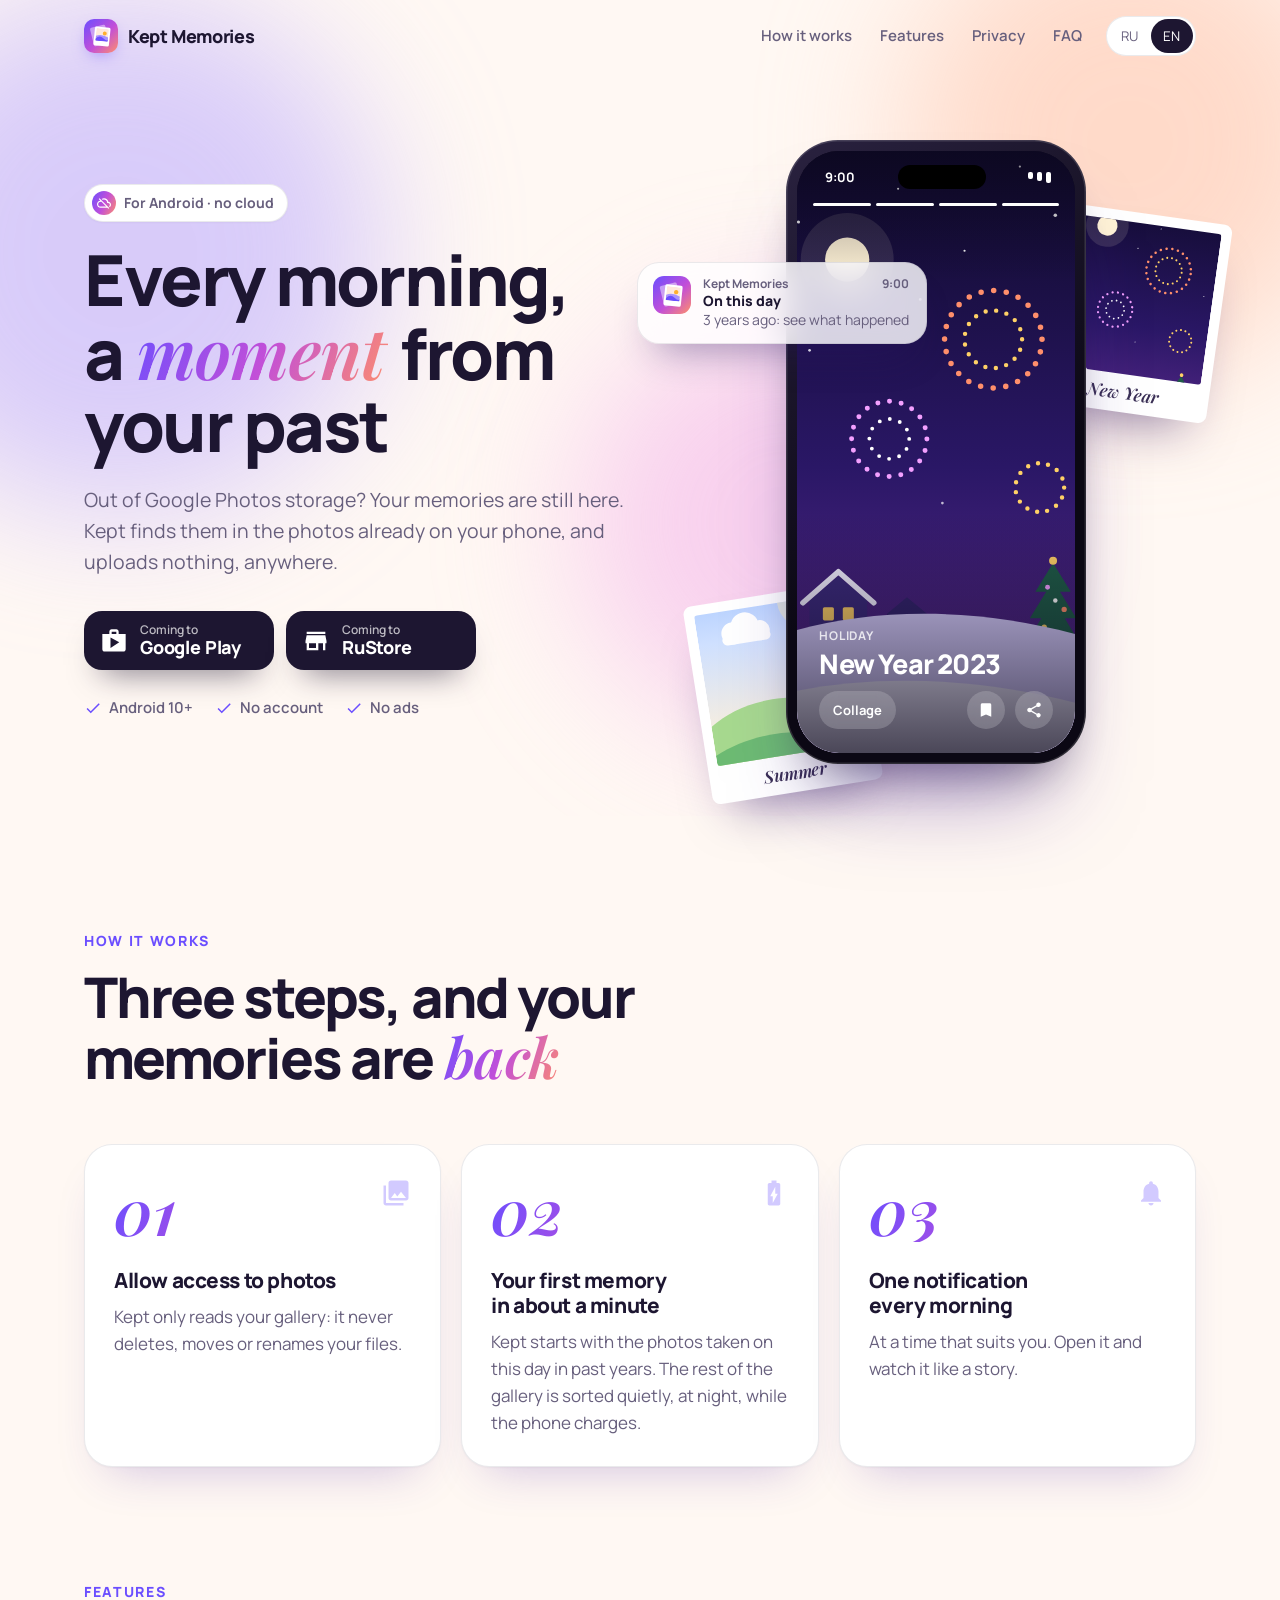
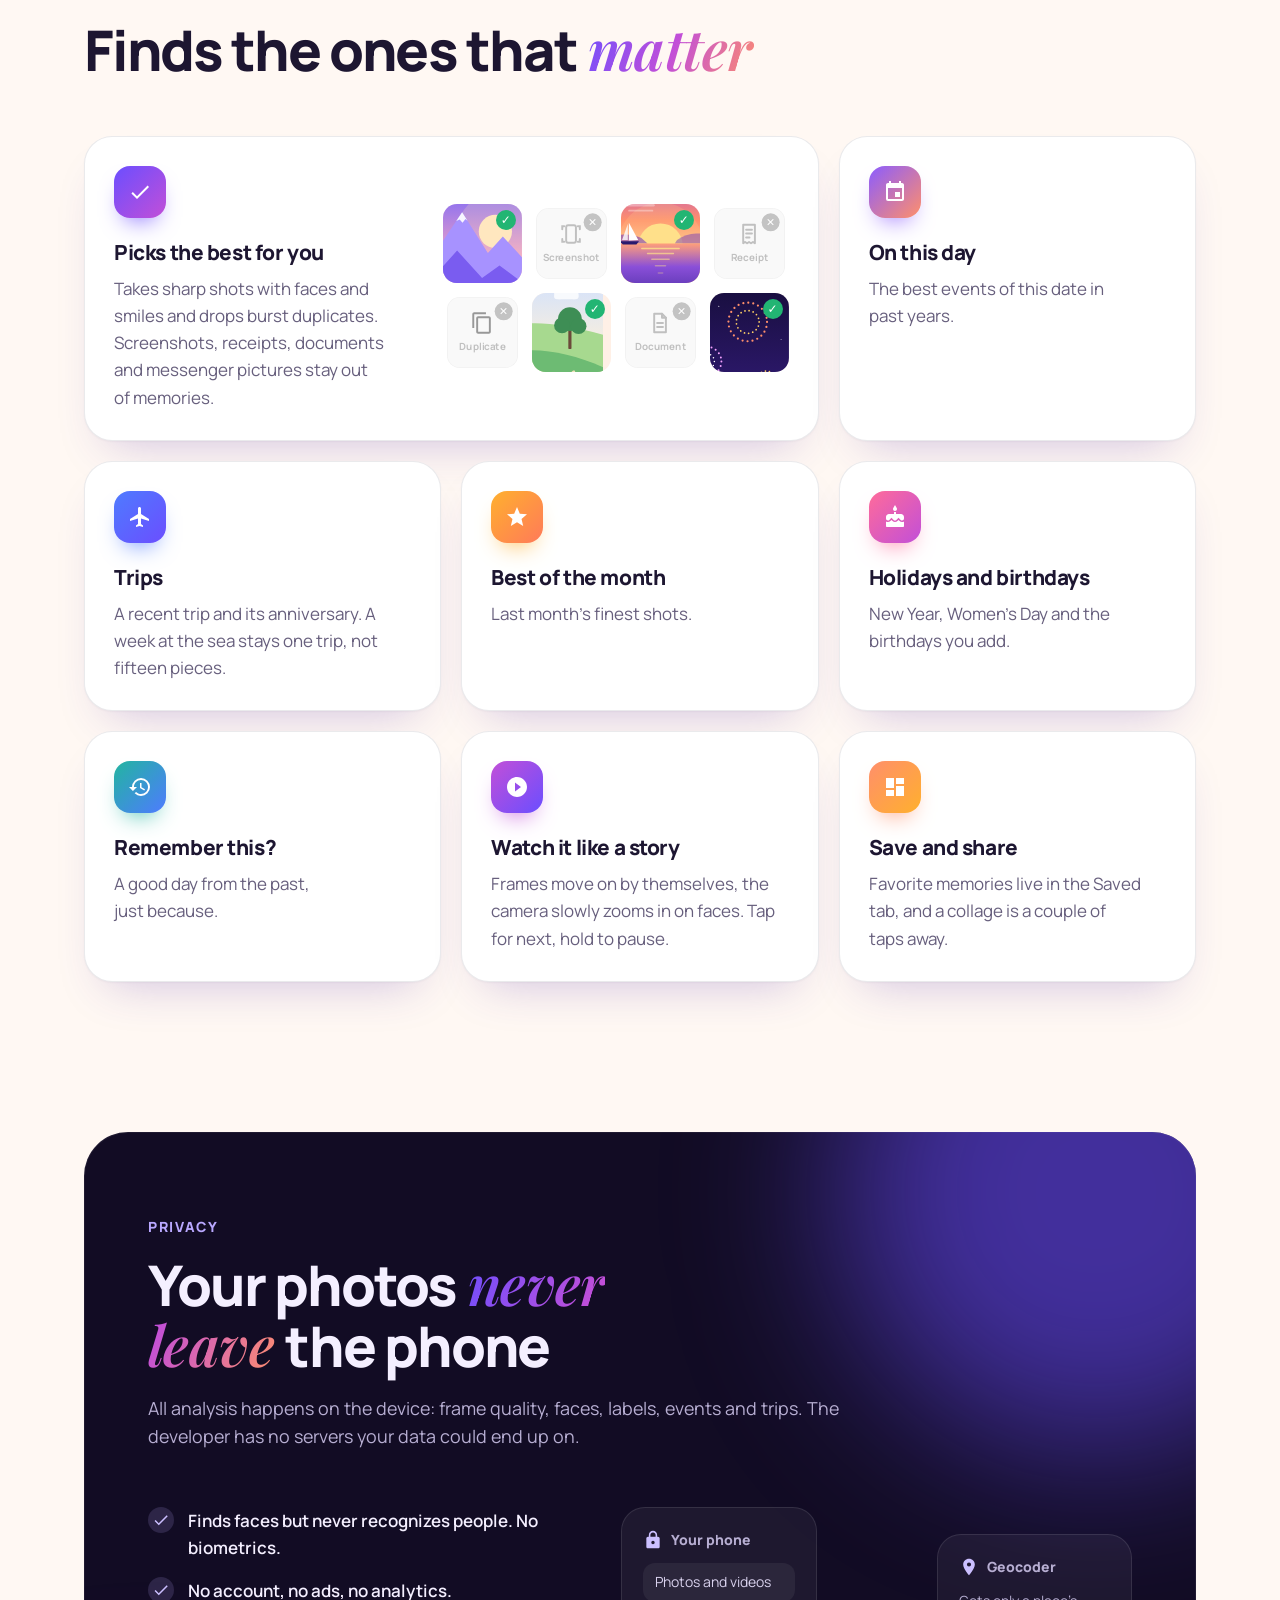
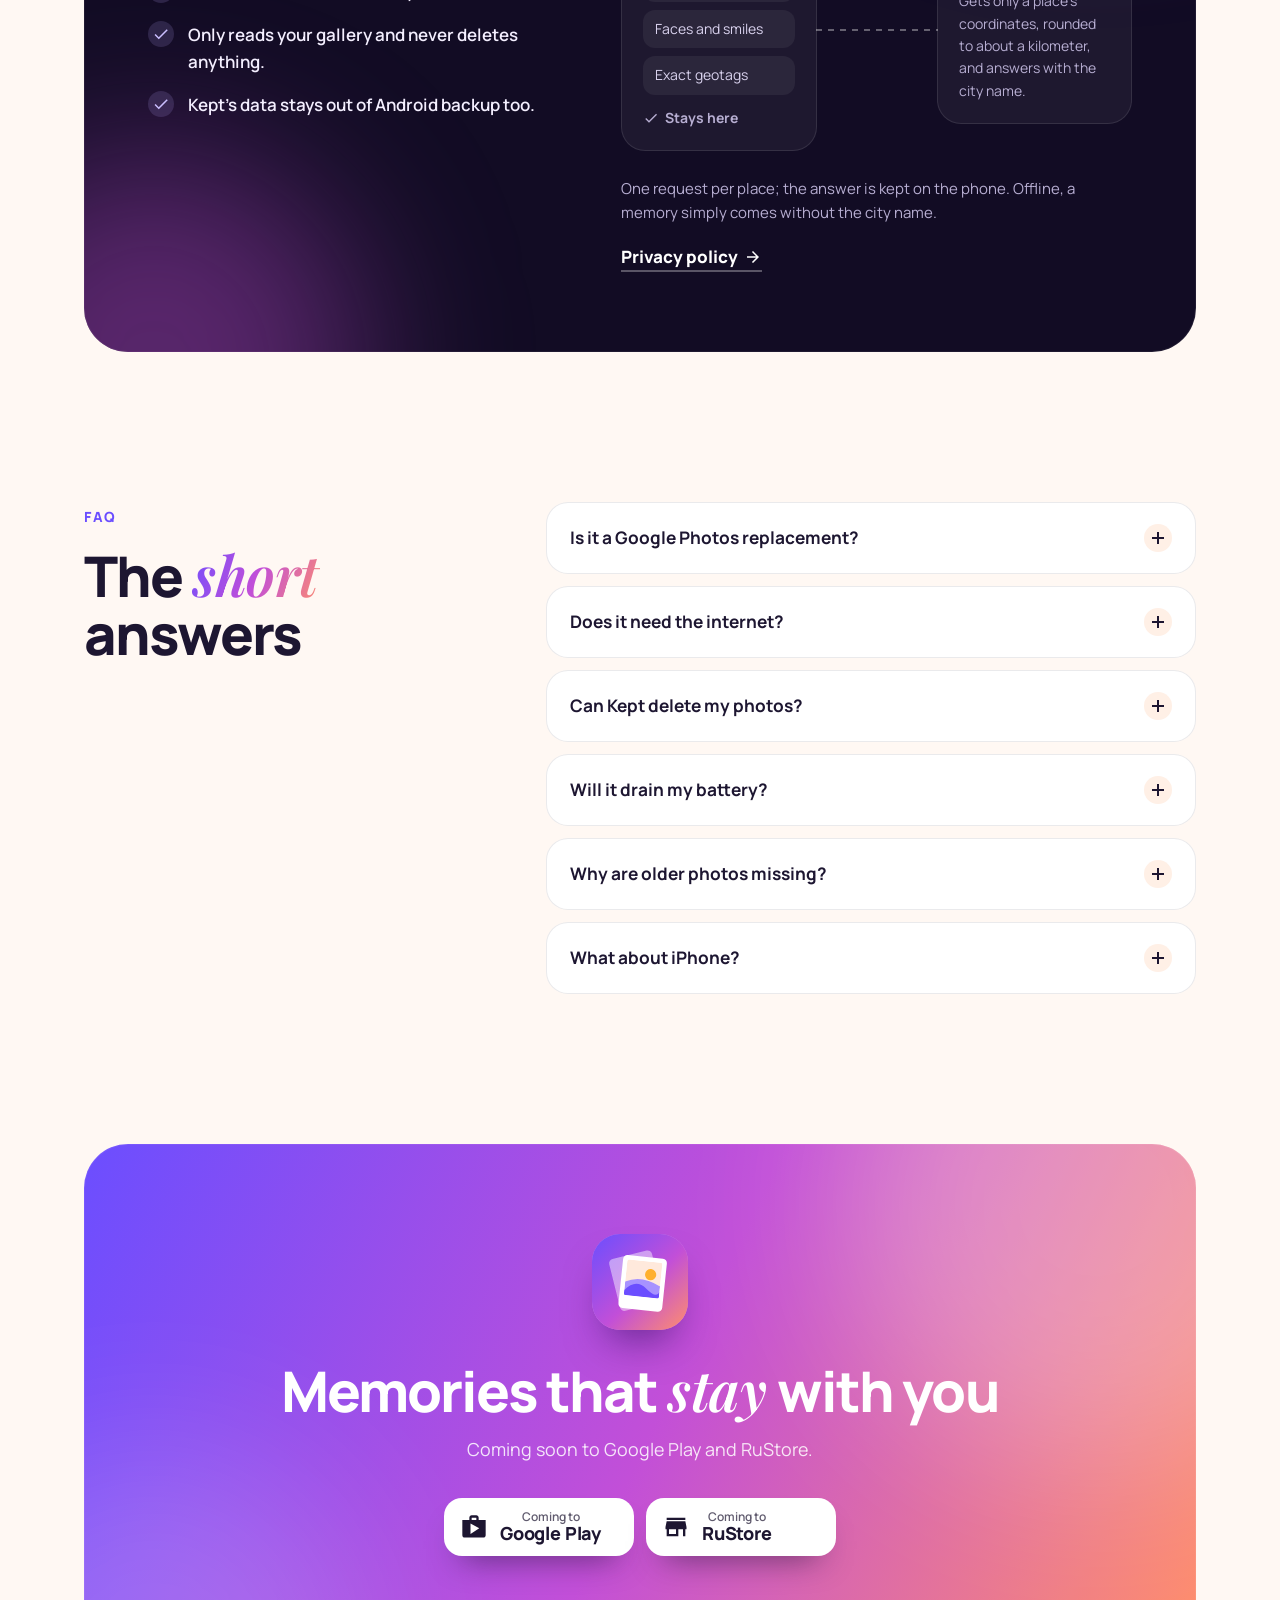
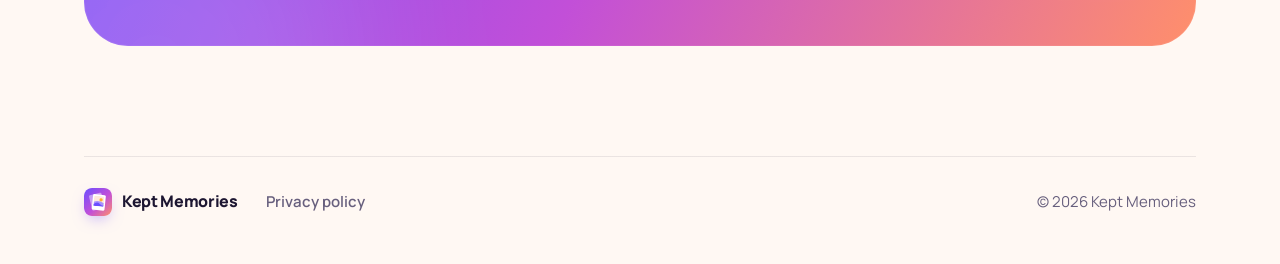
==== index.html @ e90a2838 "init" ====
<!doctype html>
<html lang="ru">
<head>
  <meta charset="utf-8">
  <meta name="viewport" content="width=device-width, initial-scale=1">
  <title>Kept Memories — воспоминания из фото на телефоне</title>
  <meta name="description" content="Каждое утро — воспоминание из фото, которые уже лежат на телефоне: этот день, поездки, лучшее за месяц. Без облака: фото не покидают телефон.">
  <meta name="theme-color" content="#6b4eff">
  <meta property="og:type" content="website">
  <meta property="og:title" content="Kept Memories">
  <meta property="og:description" content="Каждое утро — момент из прошлого. Из фото на телефоне, без облака.">
  <!-- Social previews need an absolute address: after hosting, replace with
       https://<user>.github.io/<repo>/assets/og.png (or your domain). -->
  <meta property="og:image" content="assets/og.png">
  <meta name="twitter:card" content="summary_large_image">
  <link rel="icon" href="assets/favicon.svg" type="image/svg+xml">
  <link rel="apple-touch-icon" href="assets/apple-touch-icon.png">
  <link rel="preload" href="assets/fonts/manrope-cyrillic.woff2" as="font" type="font/woff2" crossorigin>
  <link rel="preload" href="assets/fonts/manrope-latin.woff2" as="font" type="font/woff2" crossorigin>
  <link rel="stylesheet" href="assets/style.css">
  <script>
    // Language before the first paint: ?lang=, then the last choice, then the browser.
    (function () {
      var l;
      try { l = new URLSearchParams(location.search).get("lang") || localStorage.getItem("kept-lang"); } catch (e) {}
      if (l !== "ru" && l !== "en") l = /^(ru|uk|be|kk)/i.test(navigator.language || "") ? "ru" : "en";
      document.documentElement.lang = l;
      document.documentElement.classList.add("js");
    })();
  </script>
  <script src="assets/main.js" defer></script>
</head>
<body>

<svg class="sprite" aria-hidden="true" focusable="false">
  <defs>
    <linearGradient id="g-dawn-sky" x1="0" y1="0" x2="0" y2="400" gradientUnits="userSpaceOnUse">
      <stop offset="0" stop-color="#4d3cc8"/><stop offset=".4" stop-color="#8f72ef"/><stop offset=".75" stop-color="#f2a3c6"/><stop offset="1" stop-color="#ffdcbc"/>
    </linearGradient>
    <linearGradient id="g-dawn-lake" x1="0" y1="392" x2="0" y2="620" gradientUnits="userSpaceOnUse">
      <stop offset="0" stop-color="#f7b8cf"/><stop offset=".35" stop-color="#7a5cf0"/><stop offset="1" stop-color="#3d2a9e"/>
    </linearGradient>
    <linearGradient id="g-sea-sky" x1="0" y1="0" x2="0" y2="370" gradientUnits="userSpaceOnUse">
      <stop offset="0" stop-color="#5b43e0"/><stop offset=".45" stop-color="#b24fd0"/><stop offset=".8" stop-color="#ff8f6b"/><stop offset="1" stop-color="#ffc98b"/>
    </linearGradient>
    <linearGradient id="g-sea" x1="0" y1="360" x2="0" y2="620" gradientUnits="userSpaceOnUse">
      <stop offset="0" stop-color="#ff9f7a"/><stop offset=".25" stop-color="#8a4fd8"/><stop offset=".7" stop-color="#3a2596"/><stop offset="1" stop-color="#22166a"/>
    </linearGradient>
    <linearGradient id="g-summer-sky" x1="0" y1="0" x2="0" y2="420" gradientUnits="userSpaceOnUse">
      <stop offset="0" stop-color="#8fb8ff"/><stop offset=".5" stop-color="#cfe0ff"/><stop offset="1" stop-color="#fff1d9"/>
    </linearGradient>
    <linearGradient id="g-night-sky" x1="0" y1="0" x2="0" y2="520" gradientUnits="userSpaceOnUse">
      <stop offset="0" stop-color="#0d0926"/><stop offset=".6" stop-color="#2a1766"/><stop offset="1" stop-color="#5b2a8c"/>
    </linearGradient>
  </defs>

  <!-- Scenes: drawn, not photos. 300×620, the phone screen. -->
  <symbol id="s-dawn" viewBox="0 0 300 620">
    <rect width="300" height="620" fill="url(#g-dawn-sky)"/>
    <circle cx="236" cy="236" r="92" fill="#ffe3b8" opacity=".22"/>
    <circle cx="236" cy="236" r="40" fill="#ffe7bf"/>
    <g fill="none" stroke="#3d2a9e" stroke-width="2.4" stroke-linecap="round"><path d="M64 150q6-6 12 0q6-6 12 0"/><path d="M100 176q4-4 8 0q4-4 8 0"/></g>
    <path d="M0 300 58 232l40 44 58-86 62 98 36-40 46 50v90H0Z" fill="#a792ff"/>
    <path d="M156 190l-14 21 8-4 7 8 7-9 5 4Z" fill="#fff" opacity=".92"/>
    <path d="M0 352 46 306l42 38 56-62 60 66 42-30 54 40v54H0Z" fill="#7a5cf0"/>
    <rect y="392" width="300" height="228" fill="url(#g-dawn-lake)"/>
    <g fill="#ffe7bf" opacity=".75"><rect x="190" y="402" width="92" height="3" rx="1.5"/><rect x="204" y="414" width="64" height="3" rx="1.5"/><rect x="216" y="426" width="40" height="3" rx="1.5"/><rect x="226" y="438" width="20" height="3" rx="1.5"/></g>
    <path d="M0 500c60-26 120-30 180-8s90 24 120 14V620H0Z" fill="#2c1f78"/>
    <path d="M0 560c70-20 150-18 300 6V620H0Z" fill="#1d1450"/>
  </symbol>

  <symbol id="s-sea" viewBox="0 0 300 620">
    <rect width="300" height="620" fill="url(#g-sea-sky)"/>
    <circle cx="150" cy="366" r="120" fill="#ffd28a" opacity=".2"/>
    <circle cx="150" cy="366" r="62" fill="#ffe08a"/>
    <g fill="#fff" opacity=".35"><rect x="24" y="250" width="110" height="7" rx="3.5"/><rect x="60" y="266" width="70" height="5" rx="2.5"/><rect x="178" y="206" width="96" height="6" rx="3"/></g>
    <path d="M0 348c34-16 66-18 96-4l18 16H0Z" fill="#7a3fb8" opacity=".6"/>
    <path d="M300 344c-40-18-74-16-104 6l-6 10h110Z" fill="#7a3fb8" opacity=".5"/>
    <rect y="360" width="300" height="260" fill="url(#g-sea)"/>
    <g fill="#ffe08a"><rect x="96" y="372" width="108" height="4" rx="2" opacity=".85"/><rect x="112" y="386" width="76" height="4" rx="2" opacity=".7"/><rect x="124" y="402" width="52" height="4" rx="2" opacity=".55"/><rect x="134" y="420" width="32" height="4" rx="2" opacity=".4"/><rect x="142" y="440" width="16" height="4" rx="2" opacity=".3"/></g>
    <g fill="#fff" opacity=".18"><rect x="20" y="470" width="60" height="3" rx="1.5"/><rect x="210" y="492" width="70" height="3" rx="1.5"/><rect x="60" y="530" width="90" height="3" rx="1.5"/></g>
    <path d="M62 352V302l26 48Z" fill="#fff"/><path d="M59 306 43 350h16Z" fill="#fff" opacity=".8"/><path d="M38 354h52l-7 9H45Z" fill="#2a1a6e"/>
    <g fill="none" stroke="#3a1f7a" stroke-width="2.2" stroke-linecap="round"><path d="M196 150q6-6 12 0q6-6 12 0"/><path d="M228 176q4-4 8 0q4-4 8 0"/></g>
  </symbol>

  <symbol id="s-summer" viewBox="0 0 300 620">
    <rect width="300" height="620" fill="url(#g-summer-sky)"/>
    <circle cx="226" cy="150" r="60" fill="#fff3c4" opacity=".5"/>
    <circle cx="226" cy="150" r="32" fill="#ffd166"/>
    <g fill="#fff"><circle cx="70" cy="196" r="22"/><circle cx="96" cy="186" r="28"/><circle cx="124" cy="198" r="20"/><rect x="48" y="198" width="96" height="20" rx="10"/></g>
    <g fill="#fff" opacity=".8"><circle cx="190" cy="262" r="14"/><circle cx="208" cy="254" r="18"/><circle cx="226" cy="264" r="12"/><rect x="176" y="262" width="62" height="14" rx="7"/></g>
    <path d="M0 372c70-44 150-48 300-6V620H0Z" fill="#a7d98f"/>
    <rect x="212" y="338" width="8" height="64" rx="3" fill="#6b4a3a"/>
    <g fill="#3e8e55"><circle cx="216" cy="326" r="30"/><circle cx="196" cy="342" r="20"/><circle cx="238" cy="344" r="20"/></g>
    <path d="M0 430c90-40 190-30 300 18V620H0Z" fill="#6dbb73"/>
    <path d="M150 620c-6-60 20-110 70-160 6-6 12-4 8 2-38 50-52 100-48 158Z" fill="#f1e2b8"/>
    <g><circle cx="40" cy="520" r="5" fill="#ffd166"/><circle cx="70" cy="560" r="4" fill="#fff"/><circle cx="100" cy="505" r="4" fill="#ff8fb1"/><circle cx="252" cy="540" r="5" fill="#ffd166"/><circle cx="274" cy="500" r="4" fill="#fff"/><circle cx="236" cy="590" r="4" fill="#ff8fb1"/><circle cx="30" cy="590" r="4" fill="#fff"/><circle cx="118" cy="584" r="5" fill="#ffd166"/></g>
  </symbol>

  <symbol id="s-night" viewBox="0 0 300 620">
    <rect width="300" height="620" fill="url(#g-night-sky)"/>
    <g fill="#fff"><circle cx="30" cy="90" r="1.4"/><circle cx="120" cy="60" r="1"/><circle cx="262" cy="84" r="1.6"/><circle cx="180" cy="116" r="1"/><circle cx="40" cy="206" r="1.2"/><circle cx="282" cy="236" r="1"/><circle cx="160" cy="344" r="1.2" opacity=".7"/><circle cx="24" cy="330" r="1" opacity=".7"/><circle cx="140" cy="160" r="1.2"/><circle cx="230" cy="40" r="1"/></g>
    <circle cx="74" cy="124" r="42" fill="#fff3d6" opacity=".12"/><circle cx="74" cy="124" r="20" fill="#fff3d6"/>
    <g fill="none" stroke-linecap="round">
      <circle cx="206" cy="196" r="44" stroke="#ff8f6b" stroke-width="5" stroke-dasharray="0 11.52"/>
      <circle cx="206" cy="196" r="26" stroke="#ffd166" stroke-width="4" stroke-dasharray="0 9.61"/>
      <circle cx="112" cy="286" r="34" stroke="#f3a0ff" stroke-width="4.5" stroke-dasharray="0 10.68"/>
      <circle cx="112" cy="286" r="18" stroke="#fff" stroke-width="3.5" stroke-dasharray="0 9.42"/>
      <circle cx="248" cy="330" r="22" stroke="#ffd166" stroke-width="4" stroke-dasharray="0 9.21"/>
    </g>
    <path d="M40 470v-38l26-22 26 22v38Z" fill="#3b2a7a"/><path d="M34 434l32-28 32 28" fill="none" stroke="#f3f0ff" stroke-width="5" stroke-linejoin="round" stroke-linecap="round"/>
    <rect x="52" y="438" width="10" height="12" rx="1.5" fill="#ffd166"/><rect x="70" y="438" width="10" height="12" rx="1.5" fill="#ffd166"/>
    <path d="M110 470v-26l18-15 18 15v26Z" fill="#33246c"/><rect x="123" y="448" width="10" height="11" rx="1.5" fill="#ffb02e"/>
    <g fill="#1f5c47"><path d="M234 474l26-44 26 44Z"/><path d="M239 448l21-34 21 34Z"/><path d="M244 424l16-26 16 26Z"/></g>
    <circle cx="260" cy="396" r="3.6" fill="#ffd166"/>
    <g><circle cx="252" cy="456" r="2.4" fill="#ffd166"/><circle cx="270" cy="440" r="2.4" fill="#ff8f6b"/><circle cx="255" cy="420" r="2.2" fill="#f3a0ff"/><circle cx="272" cy="464" r="2.4" fill="#fff"/><circle cx="262" cy="432" r="2" fill="#fff"/></g>
    <path d="M0 468c80-30 190-34 300 0V620H0Z" fill="#d9d0ff"/>
    <path d="M0 520c90-24 200-20 300 10V620H0Z" fill="#f3f0ff"/>
  </symbol>

  <!-- Icons: Material Icons (Apache 2.0) and a few drawn here. -->
  <symbol id="i-cloud-off" viewBox="0 0 24 24"><path d="M19.35 10.04A7.49 7.49 0 0 0 12 4c-1.48 0-2.85.43-4.01 1.17l1.46 1.46a5.497 5.497 0 0 1 8.05 4.87v.5H19c1.66 0 3 1.34 3 3 0 1.13-.64 2.11-1.56 2.62l1.45 1.45C23.16 18.16 24 16.68 24 15c0-2.64-2.05-4.78-4.65-4.96zM3 5.27l2.75 2.74C2.56 8.15 0 10.77 0 14c0 3.31 2.69 6 6 6h11.73l2 2L21 20.73 4.27 4 3 5.27zM7.73 10l8 8H6c-2.21 0-4-1.79-4-4s1.79-4 4-4h1.73z"/></symbol>
  <symbol id="i-check" viewBox="0 0 24 24"><path d="M9 16.17 4.83 12l-1.42 1.41L9 19 21 7l-1.41-1.41z"/></symbol>
  <symbol id="i-shop" viewBox="0 0 24 24"><path d="M16 6V4c0-1.11-.89-2-2-2h-4c-1.11 0-2 .89-2 2v2H2v13c0 1.11.89 2 2 2h16c1.11 0 2-.89 2-2V6h-6zm-6-2h4v2h-4V4zM9 18V9l7.5 4L9 18z"/></symbol>
  <symbol id="i-store" viewBox="0 0 24 24"><path d="M20 4H4v2h16V4zm1 10v-2l-1-5H4l-1 5v2h1v6h10v-6h4v6h2v-6h1zm-9 4H6v-4h6v4z"/></symbol>
  <symbol id="i-photos" viewBox="0 0 24 24"><path d="M22 16V4c0-1.1-.9-2-2-2H8c-1.1 0-2 .9-2 2v12c0 1.1.9 2 2 2h12c1.1 0 2-.9 2-2zm-11-4 2.03 2.71L16 11l4 5H8l3-4zM2 6v14c0 1.1.9 2 2 2h14v-2H4V6H2z"/></symbol>
  <symbol id="i-battery" viewBox="0 0 24 24"><path d="M15.67 4H14V2h-4v2H8.33C7.6 4 7 4.6 7 5.33v15.33C7 21.4 7.6 22 8.33 22h7.33c.74 0 1.34-.6 1.34-1.33V5.33C17 4.6 16.4 4 15.67 4zM11 20v-5.5H9L13 7v5.5h2L11 20z"/></symbol>
  <symbol id="i-bell" viewBox="0 0 24 24"><path d="M12 22c1.1 0 2-.9 2-2h-4c0 1.1.89 2 2 2zm6-6v-5c0-3.07-1.64-5.64-4.5-6.32V4c0-.83-.67-1.5-1.5-1.5s-1.5.67-1.5 1.5v.68C7.63 5.36 6 7.92 6 11v5l-2 2v1h16v-1l-2-2z"/></symbol>
  <symbol id="i-event" viewBox="0 0 24 24"><path d="M17 12h-5v5h5v-5zM16 1v2H8V1H6v2H5c-1.11 0-1.99.9-1.99 2L3 19a2 2 0 0 0 2 2h14c1.1 0 2-.9 2-2V5c0-1.1-.9-2-2-2h-1V1h-2zm3 18H5V8h14v11z"/></symbol>
  <symbol id="i-flight" viewBox="0 0 24 24"><path d="M21 16v-2l-8-5V3.5c0-.83-.67-1.5-1.5-1.5S10 2.67 10 3.5V9l-8 5v2l8-2.5V19l-2 1.5V22l3.5-1 3.5 1v-1.5L13 19v-5.5l8 2.5z"/></symbol>
  <symbol id="i-star" viewBox="0 0 24 24"><path d="M12 17.27 18.18 21l-1.64-7.03L22 9.24l-7.19-.61L12 2 9.19 8.63 2 9.24l5.46 4.73L5.82 21z"/></symbol>
  <symbol id="i-cake" viewBox="0 0 24 24"><path d="M12 6c1.11 0 2-.9 2-2 0-.38-.1-.73-.29-1.03L12 0l-1.71 2.97c-.19.3-.29.65-.29 1.03 0 1.1.9 2 2 2zm4.6 9.99-1.07-1.07-1.08 1.07c-1.3 1.3-3.58 1.31-4.89 0l-1.07-1.07-1.09 1.07C6.75 16.64 5.88 17 4.96 17c-.73 0-1.4-.23-1.96-.61V21c0 .55.45 1 1 1h16c.55 0 1-.45 1-1v-4.61c-.56.38-1.23.61-1.96.61-.92 0-1.79-.36-2.44-1.01zM18 9h-5V7h-2v2H6c-1.66 0-3 1.34-3 3v1.54c0 1.08.88 1.96 1.96 1.96.52 0 1.02-.2 1.38-.57l2.14-2.13 2.13 2.13c.74.74 2.03.74 2.77 0l2.14-2.13 2.13 2.13c.37.37.86.57 1.38.57 1.08 0 1.96-.88 1.96-1.96V12C21 10.34 19.66 9 18 9z"/></symbol>
  <symbol id="i-history" viewBox="0 0 24 24"><path d="M13 3a9 9 0 0 0-9 9H1l3.89 3.89.07.14L9 12H6c0-3.87 3.13-7 7-7s7 3.13 7 7-3.13 7-7 7c-1.93 0-3.68-.79-4.94-2.06l-1.42 1.42A8.954 8.954 0 0 0 13 21a9 9 0 0 0 0-18zm-1 5v5l4.28 2.54.72-1.21-3.5-2.08V8H12z"/></symbol>
  <symbol id="i-play" viewBox="0 0 24 24"><path d="M12 2C6.48 2 2 6.48 2 12s4.48 10 10 10 10-4.48 10-10S17.52 2 12 2zm-2 14.5v-9l6 4.5-6 4.5z"/></symbol>
  <symbol id="i-collage" viewBox="0 0 24 24"><path d="M3 13h8V3H3v10zm0 8h8v-6H3v6zm10 0h8V11h-8v10zm0-18v6h8V3h-8z"/></symbol>
  <symbol id="i-lock" viewBox="0 0 24 24"><path d="M18 8h-1V6c0-2.76-2.24-5-5-5S7 3.24 7 6v2H6c-1.1 0-2 .9-2 2v10c0 1.1.9 2 2 2h12c1.1 0 2-.9 2-2V10c0-1.1-.9-2-2-2zm-6 9c-1.1 0-2-.9-2-2s.9-2 2-2 2 .9 2 2-.9 2-2 2zm3.1-9H8.9V6c0-1.71 1.39-3.1 3.1-3.1 1.71 0 3.1 1.39 3.1 3.1v2z"/></symbol>
  <symbol id="i-place" viewBox="0 0 24 24"><path d="M12 2C8.13 2 5 5.13 5 9c0 5.25 7 13 7 13s7-7.75 7-13c0-3.87-3.13-7-7-7zm0 9.5a2.5 2.5 0 0 1 0-5 2.5 2.5 0 0 1 0 5z"/></symbol>
  <symbol id="i-bookmark" viewBox="0 0 24 24"><path d="M17 3H7c-1.1 0-1.99.9-1.99 2L5 21l7-3 7 3V5c0-1.1-.9-2-2-2z"/></symbol>
  <symbol id="i-share" viewBox="0 0 24 24"><path d="M18 16.08c-.76 0-1.44.3-1.96.77L8.91 12.7c.05-.23.09-.46.09-.7s-.04-.47-.09-.7l7.05-4.11c.54.5 1.25.81 2.04.81 1.66 0 3-1.34 3-3s-1.34-3-3-3-3 1.34-3 3c0 .24.04.47.09.7L8.04 9.81C7.5 9.31 6.79 9 6 9c-1.66 0-3 1.34-3 3s1.34 3 3 3c.79 0 1.5-.31 2.04-.81l7.12 4.16c-.05.21-.08.43-.08.65 0 1.61 1.31 2.92 2.92 2.92s2.92-1.31 2.92-2.92-1.31-2.92-2.92-2.92z"/></symbol>
  <symbol id="i-arrow" viewBox="0 0 24 24"><path d="m12 4-1.41 1.41L16.17 11H4v2h12.17l-5.58 5.59L12 20l8-8z"/></symbol>
  <symbol id="i-copy" viewBox="0 0 24 24"><path d="M16 1H4c-1.1 0-2 .9-2 2v14h2V3h12V1zm3 4H8c-1.1 0-2 .9-2 2v14c0 1.1.9 2 2 2h11c1.1 0 2-.9 2-2V7c0-1.1-.9-2-2-2zm0 16H8V7h11v14z"/></symbol>
  <symbol id="i-screenshot" viewBox="0 0 24 24"><g fill="none" stroke="currentColor" stroke-width="2" stroke-linecap="round"><rect x="7" y="3" width="10" height="18" rx="2"/><path d="M3 7V4h2M21 7V4h-2M3 17v3h2M21 17v3h-2"/></g></symbol>
  <symbol id="i-receipt" viewBox="0 0 24 24"><g fill="none" stroke="currentColor" stroke-width="2" stroke-linejoin="round" stroke-linecap="round"><path d="M6 2.5h12v19l-2-1.4-2 1.4-2-1.4-2 1.4-2-1.4-2 1.4z"/><path d="M9 7.5h6M9 11.5h6M9 15.5h3.5"/></g></symbol>
  <symbol id="i-doc" viewBox="0 0 24 24"><g fill="none" stroke="currentColor" stroke-width="2" stroke-linejoin="round" stroke-linecap="round"><path d="M6 2.5h8l4 4v15H6z"/><path d="M14 2.5v4h4M9 12h6M9 16h6"/></g></symbol>
</svg>

<a class="skip" href="#main"><span lang="ru">К содержанию</span><span lang="en">Skip to content</span></a>

<header class="header">
  <div class="wrap">
    <a class="brand" href="./"><img src="assets/favicon.svg" alt="" width="34" height="34"><span>Kept Memories</span></a>
    <nav class="nav" aria-label="Разделы">
      <a href="#how"><span lang="ru">Как это работает</span><span lang="en">How it works</span></a>
      <a href="#features"><span lang="ru">Возможности</span><span lang="en">Features</span></a>
      <a href="#privacy"><span lang="ru">Приватность</span><span lang="en">Privacy</span></a>
      <a href="#faq"><span lang="ru">Вопросы</span><span lang="en">FAQ</span></a>
    </nav>
    <div class="lang" role="group" aria-label="Язык / Language">
      <button type="button" data-set-lang="ru" aria-pressed="true">RU</button>
      <button type="button" data-set-lang="en" aria-pressed="false">EN</button>
    </div>
  </div>
</header>

<main id="main">

  <section class="hero">
    <div class="aurora" aria-hidden="true"><span></span><span></span><span></span></div>
    <div class="wrap">
      <div>
        <span class="eyebrow"><i><svg class="ic"><use href="#i-cloud-off"/></svg></i>
          <span lang="ru">Для Android · без облака</span><span lang="en">For Android · no cloud</span></span>
        <h1>
          <span lang="ru">Каждое утро&nbsp;— <em>момент</em> из прошлого</span>
          <span lang="en">Every morning, a <em>moment</em> from your past</span>
        </h1>
        <p class="lead">
          <span lang="ru">Закончилось место в Google Фото? Воспоминания никуда не делись. Kept находит их в фото, которые уже лежат на телефоне,&nbsp;— и ничего никуда не загружает.</span>
          <span lang="en">Out of Google Photos storage? Your memories are still here. Kept finds them in the photos already on your phone, and uploads nothing, anywhere.</span>
        </p>
        <!-- Not in the stores yet: swap in the real store links after publishing. -->
        <div class="stores">
          <a class="store" aria-disabled="true"><svg class="ic"><use href="#i-shop"/></svg>
            <span><small><span lang="ru">Скоро в</span><span lang="en">Coming to</span></small><b>Google Play</b></span></a>
          <a class="store" aria-disabled="true"><svg class="ic"><use href="#i-store"/></svg>
            <span><small><span lang="ru">Скоро в</span><span lang="en">Coming to</span></small><b>RuStore</b></span></a>
        </div>
        <ul class="facts">
          <li><svg class="ic"><use href="#i-check"/></svg>Android 10+</li>
          <li><svg class="ic"><use href="#i-check"/></svg><span lang="ru">Без аккаунта</span><span lang="en">No account</span></li>
          <li><svg class="ic"><use href="#i-check"/></svg><span lang="ru">Без рекламы</span><span lang="en">No ads</span></li>
        </ul>
      </div>

      <div class="visual" aria-hidden="true">
        <figure class="polaroid p1">
          <svg viewBox="0 110 300 300"><use href="#s-night" width="300" height="620"/></svg>
          <figcaption><span lang="ru">Новый год</span><span lang="en">New Year</span></figcaption>
        </figure>
        <figure class="polaroid p2">
          <svg viewBox="0 150 300 300"><use href="#s-summer" width="300" height="620"/></svg>
          <figcaption><span lang="ru">Лето</span><span lang="en">Summer</span></figcaption>
        </figure>

        <div class="notif">
          <img src="assets/favicon.svg" alt="" width="38" height="38">
          <div>
            <p><span>Kept Memories</span><span>9:00</span></p>
            <strong><span lang="ru">В этот день</span><span lang="en">On this day</span></strong>
            <p><span lang="ru">3 года назад&nbsp;— посмотри, что было</span><span lang="en">3 years ago: see what happened</span></p>
          </div>
        </div>

        <div class="phone" data-story>
          <div class="screen">
            <figure class="slide is-active" style="--ox:72%;--oy:40%">
              <svg viewBox="0 0 300 620" preserveAspectRatio="xMidYMid slice"><use href="#s-dawn"/></svg>
              <figcaption class="caption">
                <small><span lang="ru" data-ago="3">В этот день · 29 сентября 2023</span><span lang="en" data-ago="3">On this day · September 29, 2023</span></small>
                <strong><span lang="ru">3 года назад</span><span lang="en">3 years ago</span></strong>
              </figcaption>
            </figure>
            <figure class="slide" style="--ox:50%;--oy:58%">
              <svg viewBox="0 0 300 620" preserveAspectRatio="xMidYMid slice"><use href="#s-sea"/></svg>
              <figcaption class="caption">
                <small><span lang="ru">Поездка · 6 дней</span><span lang="en">Trip · 6 days</span></small>
                <strong><span lang="ru">Сочи, июль 2024</span><span lang="en">Lisbon, July 2024</span></strong>
              </figcaption>
            </figure>
            <figure class="slide" style="--ox:72%;--oy:52%">
              <svg viewBox="0 0 300 620" preserveAspectRatio="xMidYMid slice"><use href="#s-summer"/></svg>
              <figcaption class="caption">
                <small><span lang="ru">12 лучших кадров</span><span lang="en">12 best shots</span></small>
                <strong><span lang="ru">Лучшее за <span data-month="-1">август</span></span><span lang="en">Best of <span data-month="-1">August</span></span></strong>
              </figcaption>
            </figure>
            <figure class="slide" style="--ox:62%;--oy:34%">
              <svg viewBox="0 0 300 620" preserveAspectRatio="xMidYMid slice"><use href="#s-night"/></svg>
              <figcaption class="caption">
                <small><span lang="ru">Праздник</span><span lang="en">Holiday</span></small>
                <strong><span lang="ru">Новый год 2023</span><span lang="en">New Year 2023</span></strong>
              </figcaption>
            </figure>

            <div class="status"><span>9:00</span><i></i><span><b style="height:7px"></b><b style="height:9px"></b><b style="height:11px"></b></span></div>
            <div class="bars"><i class="is-active"><b></b></i><i><b></b></i><i><b></b></i><i><b></b></i></div>
            <div class="actions">
              <span><span lang="ru">Коллаж</span><span lang="en">Collage</span></span>
              <span><svg class="ic"><use href="#i-bookmark"/></svg></span>
              <span><svg class="ic"><use href="#i-share"/></svg></span>
            </div>
          </div>
        </div>
      </div>
    </div>
  </section>

  <section class="section" id="how">
    <div class="wrap">
      <div class="head reveal">
        <span class="kicker"><span lang="ru">Как это работает</span><span lang="en">How it works</span></span>
        <h2><span lang="ru">Три шага&nbsp;— и память снова <em>с тобой</em></span><span lang="en">Three steps, and your memories are <em>back</em></span></h2>
      </div>
      <div class="steps">
        <article class="card step reveal">
          <svg class="ic"><use href="#i-photos"/></svg>
          <h3><span lang="ru">Открой доступ к фото</span><span lang="en">Allow access to photos</span></h3>
          <p><span lang="ru">Kept только читает галерею: не удаляет, не перемещает и не переименовывает твои файлы.</span><span lang="en">Kept only reads your gallery: it never deletes, moves or renames your files.</span></p>
        </article>
        <article class="card step reveal" style="--delay:.1s">
          <svg class="ic"><use href="#i-battery"/></svg>
          <h3><span lang="ru">Первое воспоминание&nbsp;— примерно через минуту</span><span lang="en">Your first memory in about a minute</span></h3>
          <p><span lang="ru">Сначала Kept разбирает снимки этого дня в прошлые годы. Остальную галерею&nbsp;— незаметно, ночью, пока телефон на зарядке.</span><span lang="en">Kept starts with the photos taken on this day in past years. The rest of the gallery is sorted quietly, at night, while the phone charges.</span></p>
        </article>
        <article class="card step reveal" style="--delay:.2s">
          <svg class="ic"><use href="#i-bell"/></svg>
          <h3><span lang="ru">Каждое утро&nbsp;— одно уведомление</span><span lang="en">One notification every morning</span></h3>
          <p><span lang="ru">В удобное тебе время. Открываешь&nbsp;— и смотришь как историю.</span><span lang="en">At a time that suits you. Open it and watch it like a story.</span></p>
        </article>
      </div>
    </div>
  </section>

  <section class="section" id="features" style="padding-top:0">
    <div class="wrap">
      <div class="head reveal">
        <span class="kicker"><span lang="ru">Возможности</span><span lang="en">Features</span></span>
        <h2><span lang="ru">Сам находит <em>то самое</em></span><span lang="en">Finds the ones that <em>matter</em></span></h2>
      </div>
      <div class="bento">
        <article class="card wide reveal">
          <div>
            <span class="badge" style="--c1:#6b4eff;--c2:#c24fd8"><svg class="ic"><use href="#i-check"/></svg></span>
            <h3><span lang="ru">Сам выбирает лучшее</span><span lang="en">Picks the best for you</span></h3>
            <p><span lang="ru">Берёт резкие кадры с лицами и улыбками и убирает дубли серийной съёмки. Скриншоты, чеки, документы и картинки из мессенджеров в воспоминания не попадают.</span><span lang="en">Takes sharp shots with faces and smiles and drops burst duplicates. Screenshots, receipts, documents and messenger pictures stay out of memories.</span></p>
          </div>
          <div class="tiles" aria-hidden="true">
            <div class="tile good"><svg viewBox="110 170 190 190"><use href="#s-dawn" width="300" height="620"/></svg></div>
            <div class="tile bad" style="--d:.15s"><svg><use href="#i-screenshot"/></svg><span lang="ru">Скриншот</span><span lang="en">Screenshot</span></div>
            <div class="tile good" style="--d:.3s"><svg viewBox="40 250 220 220"><use href="#s-sea" width="300" height="620"/></svg></div>
            <div class="tile bad" style="--d:.45s"><svg><use href="#i-receipt"/></svg><span lang="ru">Чек</span><span lang="en">Receipt</span></div>
            <div class="tile bad" style="--d:.6s"><svg><use href="#i-copy"/></svg><span lang="ru">Дубль</span><span lang="en">Duplicate</span></div>
            <div class="tile good" style="--d:.75s"><svg viewBox="120 260 200 200"><use href="#s-summer" width="300" height="620"/></svg></div>
            <div class="tile bad" style="--d:.9s"><svg><use href="#i-doc"/></svg><span lang="ru">Документ</span><span lang="en">Document</span></div>
            <div class="tile good" style="--d:1.05s"><svg viewBox="120 130 180 180"><use href="#s-night" width="300" height="620"/></svg></div>
          </div>
        </article>
        <article class="card reveal" style="--delay:.1s">
          <span class="badge" style="--c1:#8b5cff;--c2:#ff8f6b"><svg class="ic"><use href="#i-event"/></svg></span>
          <h3><span lang="ru">В этот день</span><span lang="en">On this day</span></h3>
          <p><span lang="ru">Лучшие события этой даты в прошлые годы.</span><span lang="en">The best events of this date in past years.</span></p>
        </article>
        <article class="card reveal">
          <span class="badge" style="--c1:#4e7bff;--c2:#6b4eff"><svg class="ic"><use href="#i-flight"/></svg></span>
          <h3><span lang="ru">Поездки</span><span lang="en">Trips</span></h3>
          <p><span lang="ru">Недавняя поездка и её годовщина. Неделя на море&nbsp;— одна поездка, а не пятнадцать кусков.</span><span lang="en">A recent trip and its anniversary. A week at the sea stays one trip, not fifteen pieces.</span></p>
        </article>
        <article class="card reveal" style="--delay:.1s">
          <span class="badge" style="--c1:#ffb02e;--c2:#ff7a59"><svg class="ic"><use href="#i-star"/></svg></span>
          <h3><span lang="ru">Лучшее за месяц</span><span lang="en">Best of the month</span></h3>
          <p><span lang="ru">Самые удачные кадры прошлого месяца.</span><span lang="en">Last month's finest shots.</span></p>
        </article>
        <article class="card reveal" style="--delay:.2s">
          <span class="badge" style="--c1:#ff6b9a;--c2:#c24fd8"><svg class="ic"><use href="#i-cake"/></svg></span>
          <h3><span lang="ru">Праздники и дни рождения</span><span lang="en">Holidays and birthdays</span></h3>
          <p><span lang="ru">Новый год, 8 Марта и дни рождения, которые ты добавишь.</span><span lang="en">New Year, Women's Day and the birthdays you add.</span></p>
        </article>
        <article class="card reveal">
          <span class="badge" style="--c1:#22b5a0;--c2:#4e7bff"><svg class="ic"><use href="#i-history"/></svg></span>
          <h3><span lang="ru">Помнишь это?</span><span lang="en">Remember this?</span></h3>
          <p><span lang="ru">Хороший день из прошлого&nbsp;— просто так.</span><span lang="en">A good day from the past, just because.</span></p>
        </article>
        <article class="card reveal" style="--delay:.1s">
          <span class="badge" style="--c1:#c24fd8;--c2:#6b4eff"><svg class="ic"><use href="#i-play"/></svg></span>
          <h3><span lang="ru">Смотри как историю</span><span lang="en">Watch it like a story</span></h3>
          <p><span lang="ru">Кадры сменяются сами, камера плавно приближается к лицам. Тап&nbsp;— дальше, удержание&nbsp;— пауза.</span><span lang="en">Frames move on by themselves, the camera slowly zooms in on faces. Tap for next, hold to pause.</span></p>
        </article>
        <article class="card reveal" style="--delay:.2s">
          <span class="badge" style="--c1:#ff8f6b;--c2:#ffb02e"><svg class="ic"><use href="#i-collage"/></svg></span>
          <h3><span lang="ru">Сохраняй и делись</span><span lang="en">Save and share</span></h3>
          <p><span lang="ru">Любимые воспоминания&nbsp;— во вкладке «Сохранённые», а коллажем можно поделиться в пару касаний.</span><span lang="en">Favorite memories live in the Saved tab, and a collage is a couple of taps away.</span></p>
        </article>
      </div>
    </div>
  </section>

  <section class="privacy" id="privacy">
    <div class="wrap">
      <div class="island">
        <div class="head reveal">
          <span class="kicker"><span lang="ru">Приватность</span><span lang="en">Privacy</span></span>
          <h2><span lang="ru">Фото <em>не покидают</em> телефон</span><span lang="en">Your photos <em>never leave</em> the phone</span></h2>
          <p><span lang="ru">Весь анализ&nbsp;— на устройстве: качество кадра, лица, метки, события и поездки. У разработчика нет серверов, на которые могли бы попасть твои данные.</span><span lang="en">All analysis happens on the device: frame quality, faces, labels, events and trips. The developer has no servers your data could end up on.</span></p>
        </div>
        <div class="privacy-grid">
          <ul class="checks reveal">
            <li><svg class="ic"><use href="#i-check"/></svg><span><span lang="ru">Находит лица, но не узнаёт людей. Никакой биометрии.</span><span lang="en">Finds faces but never recognizes people. No biometrics.</span></span></li>
            <li><svg class="ic"><use href="#i-check"/></svg><span><span lang="ru">Без аккаунта, рекламы и аналитики.</span><span lang="en">No account, no ads, no analytics.</span></span></li>
            <li><svg class="ic"><use href="#i-check"/></svg><span><span lang="ru">Только читает галерею и ничего не удаляет.</span><span lang="en">Only reads your gallery and never deletes anything.</span></span></li>
            <li><svg class="ic"><use href="#i-check"/></svg><span><span lang="ru">Данные Kept не попадают даже в резервную копию Android.</span><span lang="en">Kept's data stays out of Android backup too.</span></span></li>
          </ul>
          <div class="reveal" style="--delay:.15s">
            <div class="flow">
              <div class="node">
                <p class="node-title"><svg class="ic"><use href="#i-lock"/></svg><span lang="ru">Телефон</span><span lang="en">Your phone</span></p>
                <ul>
                  <li><span lang="ru">Фото и видео</span><span lang="en">Photos and videos</span></li>
                  <li><span lang="ru">Лица и улыбки</span><span lang="en">Faces and smiles</span></li>
                  <li><span lang="ru">Точные геометки</span><span lang="en">Exact geotags</span></li>
                </ul>
                <p class="node-note"><svg class="ic"><use href="#i-check"/></svg><span lang="ru">Остаётся здесь</span><span lang="en">Stays here</span></p>
              </div>
              <div class="track" aria-hidden="true">
                <span class="chip chip-out"><span lang="ru">43.59, 39.72</span><span lang="en">38.72, −9.14</span></span>
                <span class="chip chip-in"><span lang="ru">Сочи</span><span lang="en">Lisbon</span></span>
              </div>
              <div class="node">
                <p class="node-title"><svg class="ic"><use href="#i-place"/></svg><span lang="ru">Геокодер</span><span lang="en">Geocoder</span></p>
                <p><span lang="ru">Получает только координаты места, округлённые примерно до километра, и отвечает названием города.</span><span lang="en">Gets only a place's coordinates, rounded to about a kilometer, and answers with the city name.</span></p>
              </div>
            </div>
            <p class="flow-foot muted"><span lang="ru">Один запрос на место&nbsp;— ответ хранится на телефоне. Без сети воспоминание соберётся без названия города.</span><span lang="en">One request per place; the answer is kept on the phone. Offline, a memory simply comes without the city name.</span></p>
            <a class="more" href="privacy.html" lang="ru">Политика конфиденциальности <svg class="ic"><use href="#i-arrow"/></svg></a>
            <a class="more" href="privacy-en.html" lang="en">Privacy policy <svg class="ic"><use href="#i-arrow"/></svg></a>
          </div>
        </div>
      </div>
    </div>
  </section>

  <section class="section" id="faq">
    <div class="wrap faq">
      <div class="head reveal">
        <span class="kicker"><span lang="ru">Вопросы</span><span lang="en">FAQ</span></span>
        <h2><span lang="ru">Коротко <em>о главном</em></span><span lang="en">The <em>short</em> answers</span></h2>
      </div>
      <div class="qa reveal">
        <details>
          <summary><span lang="ru">Это замена Google Фото?</span><span lang="en">Is it a Google Photos replacement?</span></summary>
          <p><span lang="ru">Нет. Kept&nbsp;— компаньон к галерее: он только читает фото на телефоне и собирает из них воспоминания. Хранить и синхронизировать фото&nbsp;— не его задача.</span><span lang="en">No. Kept is a companion to your gallery: it only reads the photos on your phone and builds memories from them. Storing and syncing photos is not its job.</span></p>
        </details>
        <details>
          <summary><span lang="ru">Нужен ли интернет?</span><span lang="en">Does it need the internet?</span></summary>
          <p><span lang="ru">Нет, всё работает без сети. Интернет нужен только для названия города в заголовке: без него воспоминание соберётся без города, а название подтянется, когда сеть появится.</span><span lang="en">No, everything works offline. The internet is only used for the city name in a title: without it a memory comes without the city, and the name is filled in once you are back online.</span></p>
        </details>
        <details>
          <summary><span lang="ru">Kept может удалить мои фото?</span><span lang="en">Can Kept delete my photos?</span></summary>
          <p><span lang="ru">Нет. Приложение только читает медиатеку. Единственное, что оно записывает в галерею,&nbsp;— коллаж, который ты сам сохраняешь.</span><span lang="en">No. The app only reads your library. The only thing it writes to your gallery is a collage you save yourself.</span></p>
        </details>
        <details>
          <summary><span lang="ru">Не разрядит ли он батарею?</span><span lang="en">Will it drain my battery?</span></summary>
          <p><span lang="ru">Тяжёлая обработка идёт порциями&nbsp;— ночью, пока телефон на зарядке. Сразу после настройки Kept разбирает только снимки этого дня в прошлые годы, это около минуты.</span><span lang="en">Heavy processing runs in small portions, at night, while the phone charges. Right after setup Kept only goes through the photos of this day in past years, which takes about a minute.</span></p>
        </details>
        <details>
          <summary><span lang="ru">Почему не видно старых фото?</span><span lang="en">Why are older photos missing?</span></summary>
          <p><span lang="ru">Kept видит только фото, которые хранятся на телефоне. Если каких-то лет не хватает, эти фото, возможно, остались только в облаке.</span><span lang="en">Kept only sees photos stored on the phone. If some years are missing, those photos may be only in the cloud.</span></p>
        </details>
        <details>
          <summary><span lang="ru">А на iPhone?</span><span lang="en">What about iPhone?</span></summary>
          <p><span lang="ru">Kept&nbsp;— только для Android 10 и новее.</span><span lang="en">Kept is Android only, version 10 or newer.</span></p>
        </details>
      </div>
    </div>
  </section>

  <section class="final">
    <div class="wrap">
      <div class="island reveal">
        <img src="assets/favicon.svg" alt="" width="96" height="96">
        <h2><span lang="ru">Воспоминания, которые <em>остаются</em> с тобой</span><span lang="en">Memories that <em>stay</em> with you</span></h2>
        <p><span lang="ru">Скоро в Google Play и RuStore.</span><span lang="en">Coming soon to Google Play and RuStore.</span></p>
        <div class="stores">
          <a class="store" aria-disabled="true"><svg class="ic"><use href="#i-shop"/></svg>
            <span><small><span lang="ru">Скоро в</span><span lang="en">Coming to</span></small><b>Google Play</b></span></a>
          <a class="store" aria-disabled="true"><svg class="ic"><use href="#i-store"/></svg>
            <span><small><span lang="ru">Скоро в</span><span lang="en">Coming to</span></small><b>RuStore</b></span></a>
        </div>
      </div>
    </div>
  </section>

</main>

<footer class="footer">
  <div class="wrap">
    <a class="brand" href="./"><img src="assets/favicon.svg" alt="" width="28" height="28"><span>Kept Memories</span></a>
    <a href="privacy.html" lang="ru">Политика конфиденциальности</a>
    <a href="privacy-en.html" lang="en">Privacy policy</a>
    <span class="copy">© 2026 Kept Memories</span>
  </div>
</footer>

</body>
</html>
---- assets/style.css ----
/* Kept Memories — site styles. Fonts are self-hosted: a privacy site does
   not hand visitors' IPs to a font CDN. */

@font-face {
  font-family: "Manrope";
  src: url("fonts/manrope-cyrillic.woff2") format("woff2");
  font-weight: 400 800;
  font-display: swap;
  unicode-range: U+0301, U+0400-045F, U+0490-0491, U+04B0-04B1, U+2116;
}
@font-face {
  font-family: "Manrope";
  src: url("fonts/manrope-latin.woff2") format("woff2");
  font-weight: 400 800;
  font-display: swap;
  unicode-range: U+0000-00FF, U+0131, U+0152-0153, U+02BB-02BC, U+02C6, U+02DA,
    U+02DC, U+0304, U+0308, U+0329, U+2000-206F, U+20AC, U+2122, U+2191, U+2193,
    U+2212, U+2215, U+FEFF, U+FFFD;
}
@font-face {
  font-family: "Playfair Display";
  font-style: italic;
  src: url("fonts/playfair-display-cyrillic.woff2") format("woff2");
  font-weight: 500 700;
  font-display: swap;
  unicode-range: U+0301, U+0400-045F, U+0490-0491, U+04B0-04B1, U+2116;
}
@font-face {
  font-family: "Playfair Display";
  font-style: italic;
  src: url("fonts/playfair-display-latin.woff2") format("woff2");
  font-weight: 500 700;
  font-display: swap;
  unicode-range: U+0000-00FF, U+0131, U+0152-0153, U+02BB-02BC, U+02C6, U+02DA,
    U+02DC, U+0304, U+0308, U+0329, U+2000-206F, U+20AC, U+2122, U+2191, U+2193,
    U+2212, U+2215, U+FEFF, U+FFFD;
}

:root {
  --violet: #6b4eff;
  --magenta: #c24fd8;
  --coral: #ff8f6b;
  --sun: #ffb02e;
  --grad: linear-gradient(115deg, var(--violet) 0%, var(--magenta) 52%, var(--coral) 100%);

  --bg: #fff8f3;
  --bg-soft: #fff0e6;
  --surface: #ffffff;
  --text: #1d1631;
  --muted: #675f7d;
  --line: rgba(29, 22, 49, 0.09);
  --shadow: 0 1px 2px rgba(29, 22, 49, 0.04), 0 24px 48px -24px rgba(76, 44, 170, 0.28);
  --btn-bg: #1d1631;
  --btn-text: #ffffff;

  --radius: 28px;
  --wrap: 1160px;
  --gutter: 24px;
  --ease: cubic-bezier(0.2, 0.7, 0.2, 1);

  color-scheme: light;
}

@media (prefers-color-scheme: dark) {
  :root {
    --bg: #0e0a19;
    --bg-soft: #150f25;
    --surface: #1a1330;
    --text: #f4efff;
    --muted: #a99fc4;
    --line: rgba(255, 255, 255, 0.09);
    --shadow: 0 1px 2px rgba(0, 0, 0, 0.3), 0 24px 48px -24px rgba(0, 0, 0, 0.7);
    --btn-bg: #ffffff;
    --btn-text: #1d1631;
    color-scheme: dark;
  }
}

/* Both languages live in the page; the other one is hidden. */
html[lang="ru"] [lang="en"],
html[lang="en"] [lang="ru"] {
  display: none !important;
}

*,
*::before,
*::after {
  box-sizing: border-box;
}

html {
  scroll-behavior: smooth;
  scroll-padding-top: 88px;
  -webkit-text-size-adjust: 100%;
}

body {
  margin: 0;
  background: var(--bg);
  color: var(--text);
  font: 400 17px/1.6 "Manrope", system-ui, -apple-system, "Segoe UI", Roboto, sans-serif;
  -webkit-font-smoothing: antialiased;
  overflow-x: hidden;
}

img,
svg {
  display: block;
  max-width: 100%;
}

a {
  color: inherit;
}

:focus-visible {
  outline: 3px solid var(--violet);
  outline-offset: 3px;
  border-radius: 8px;
}

h1,
h2,
h3 {
  margin: 0;
  font-weight: 800;
  letter-spacing: -0.035em;
  line-height: 1.05;
  text-wrap: balance;
}

p {
  margin: 0;
  text-wrap: pretty;
}

em {
  font-family: "Playfair Display", Georgia, serif;
  font-style: italic;
  font-weight: 600;
  letter-spacing: -0.01em;
  background: var(--grad);
  -webkit-background-clip: text;
  background-clip: text;
  color: transparent;
  padding: 0 0.04em;
}

.wrap {
  width: 100%;
  max-width: var(--wrap);
  margin: 0 auto;
  padding: 0 var(--gutter);
}

.ic {
  width: 24px;
  height: 24px;
  fill: currentColor;
  flex: none;
}

.sprite {
  position: absolute;
  width: 0;
  height: 0;
  overflow: hidden;
}

.skip {
  position: absolute;
  left: -999px;
  top: 8px;
  z-index: 100;
  padding: 10px 16px;
  border-radius: 12px;
  background: var(--btn-bg);
  color: var(--btn-text);
}
.skip:focus {
  left: 8px;
}

/* ---------- Header ---------- */

.header {
  position: sticky;
  top: 0;
  z-index: 50;
  transition: background-color 0.3s, box-shadow 0.3s;
}
.header.is-scrolled {
  background: color-mix(in srgb, var(--bg) 78%, transparent);
  -webkit-backdrop-filter: saturate(160%) blur(16px);
  backdrop-filter: saturate(160%) blur(16px);
  box-shadow: 0 1px 0 var(--line);
}
.header .wrap {
  display: flex;
  align-items: center;
  gap: 24px;
  height: 72px;
}

.brand {
  display: inline-flex;
  align-items: center;
  gap: 10px;
  font-weight: 800;
  font-size: 18px;
  letter-spacing: -0.02em;
  text-decoration: none;
}
.brand img {
  width: 34px;
  height: 34px;
  border-radius: 10px;
  box-shadow: 0 6px 16px -6px rgba(107, 78, 255, 0.6);
}

.nav {
  display: flex;
  gap: 28px;
  margin-left: auto;
}
.nav a {
  color: var(--muted);
  font-size: 15px;
  font-weight: 600;
  text-decoration: none;
  transition: color 0.2s;
}
.nav a:hover {
  color: var(--text);
}

.lang {
  display: inline-flex;
  padding: 3px;
  border-radius: 999px;
  background: var(--surface);
  box-shadow: inset 0 0 0 1px var(--line);
}
.lang button,
.lang a {
  border: 0;
  background: none;
  color: var(--muted);
  font: 700 13px/1 inherit;
  font-family: inherit;
  letter-spacing: 0.04em;
  padding: 8px 12px;
  border-radius: 999px;
  cursor: pointer;
  text-decoration: none;
  transition: background-color 0.2s, color 0.2s;
}
.lang [aria-pressed="true"],
.lang [aria-current="true"] {
  background: var(--btn-bg);
  color: var(--btn-text);
}

/* ---------- Hero ---------- */

.hero {
  position: relative;
  padding: 40px 0 24px;
  isolation: isolate;
}

.aurora {
  position: absolute;
  inset: -120px 0 0;
  z-index: -1;
  overflow: hidden;
  pointer-events: none;
}
.aurora span {
  position: absolute;
  border-radius: 50%;
  filter: blur(70px);
  opacity: 0.55;
  animation: drift 22s var(--ease) infinite alternate;
}
.aurora span:nth-child(1) {
  width: 520px;
  height: 520px;
  left: -140px;
  top: 40px;
  background: #b9a8ff;
}
.aurora span:nth-child(2) {
  width: 460px;
  height: 460px;
  right: -80px;
  top: -40px;
  background: #ffc2a8;
  animation-delay: -7s;
}
.aurora span:nth-child(3) {
  width: 420px;
  height: 420px;
  left: 45%;
  top: 360px;
  background: #f3b0ea;
  animation-delay: -14s;
}
@media (prefers-color-scheme: dark) {
  .aurora span {
    opacity: 0.28;
  }
}
@keyframes drift {
  to {
    transform: translate(60px, 40px) scale(1.15);
  }
}

.hero .wrap {
  display: grid;
  grid-template-columns: 1.05fr 1fr;
  align-items: center;
  gap: 48px;
}

.eyebrow {
  display: inline-flex;
  align-items: center;
  gap: 8px;
  padding: 7px 14px 7px 8px;
  border-radius: 999px;
  background: var(--surface);
  box-shadow: inset 0 0 0 1px var(--line), var(--shadow);
  font-size: 14px;
  font-weight: 700;
  color: var(--muted);
}
.eyebrow i {
  display: grid;
  place-items: center;
  width: 24px;
  height: 24px;
  border-radius: 50%;
  background: var(--grad);
  color: #fff;
}
.eyebrow .ic {
  width: 14px;
  height: 14px;
}

.hero h1 {
  margin: 22px 0 22px;
  font-size: clamp(2.6rem, 1.4rem + 3.8vw, 4.4rem);
  line-height: 1.02;
}
.lead {
  max-width: 34em;
  font-size: clamp(1.05rem, 0.98rem + 0.35vw, 1.22rem);
  color: var(--muted);
}

.stores {
  display: flex;
  flex-wrap: wrap;
  gap: 12px;
  margin-top: 34px;
}
.store {
  display: inline-flex;
  align-items: center;
  gap: 12px;
  min-width: 190px;
  padding: 12px 22px 12px 16px;
  border-radius: 18px;
  background: var(--btn-bg);
  color: var(--btn-text);
  text-decoration: none;
  line-height: 1.15;
  box-shadow: 0 18px 32px -18px rgba(29, 22, 49, 0.7);
  transition: transform 0.25s var(--ease), box-shadow 0.25s;
}
.store:hover {
  transform: translateY(-2px);
}
.store small {
  display: block;
  font-size: 12px;
  font-weight: 600;
  opacity: 0.7;
}
.store b {
  font-size: 18px;
  font-weight: 800;
  letter-spacing: -0.01em;
}
.store .ic {
  width: 28px;
  height: 28px;
}
.store[aria-disabled="true"] {
  cursor: default;
}

.facts {
  display: flex;
  flex-wrap: wrap;
  gap: 8px 22px;
  margin: 26px 0 0;
  padding: 0;
  list-style: none;
  color: var(--muted);
  font-size: 15px;
  font-weight: 600;
}
.facts li {
  display: inline-flex;
  align-items: center;
  gap: 7px;
}
.facts .ic {
  width: 18px;
  height: 18px;
  color: var(--violet);
}

/* Hero visual: phone with a story, a notification, two polaroids. */

.visual {
  position: relative;
  display: grid;
  place-items: center;
  min-height: 680px;
  perspective: 1400px;
}

.phone {
  position: relative;
  z-index: 2;
  width: 300px;
  height: 624px;
  padding: 11px;
  border-radius: 52px;
  background: linear-gradient(145deg, #2a2240, #0b0814 60%);
  box-shadow:
    inset 0 0 0 1.5px rgba(255, 255, 255, 0.14),
    0 60px 90px -40px rgba(60, 30, 140, 0.55),
    0 30px 50px -30px rgba(0, 0, 0, 0.5);
  transform: rotateX(var(--rx, 0deg)) rotateY(var(--ry, 0deg));
  transition: transform 0.6s var(--ease);
  cursor: pointer;
  user-select: none;
  -webkit-tap-highlight-color: transparent;
}
.screen {
  position: relative;
  height: 100%;
  border-radius: 42px;
  overflow: hidden;
  background: #0b0814;
}
.slide {
  position: absolute;
  inset: 0;
  margin: 0;
  opacity: 0;
  transition: opacity 0.7s ease;
}
.slide.is-active {
  opacity: 1;
}
.slide > svg {
  width: 100%;
  height: 100%;
  transform-origin: var(--ox, 50%) var(--oy, 50%);
}
.slide.is-active > svg {
  animation: kenburns 5.6s ease-out both;
}
@keyframes kenburns {
  from {
    transform: scale(1.02);
  }
  to {
    transform: scale(1.14);
  }
}
.screen::before,
.screen::after {
  content: "";
  position: absolute;
  left: 0;
  right: 0;
  z-index: 1;
  pointer-events: none;
}
.screen::before {
  top: 0;
  height: 130px;
  background: linear-gradient(rgba(10, 6, 24, 0.5), transparent);
}
.screen::after {
  bottom: 0;
  height: 240px;
  background: linear-gradient(transparent, rgba(10, 6, 24, 0.72));
}

.status {
  position: absolute;
  z-index: 2;
  top: 14px;
  left: 28px;
  right: 24px;
  display: flex;
  align-items: center;
  justify-content: space-between;
  color: #fff;
  font-size: 13px;
  font-weight: 700;
}
.status i {
  width: 88px;
  height: 24px;
  border-radius: 999px;
  background: #000;
}
.status span:last-child {
  display: flex;
  gap: 4px;
}
.status span:last-child b {
  width: 5px;
  border-radius: 2px;
  background: #fff;
}

.bars {
  position: absolute;
  z-index: 2;
  top: 52px;
  left: 16px;
  right: 16px;
  display: flex;
  gap: 5px;
}
.bars i {
  flex: 1;
  height: 3px;
  border-radius: 3px;
  background: rgba(255, 255, 255, 0.35);
  overflow: hidden;
}
.bars b {
  display: block;
  height: 100%;
  width: 0;
  background: #fff;
}
.bars i.is-done b {
  width: 100%;
}
.bars i.is-active b {
  animation: fill 5s linear forwards;
}
@keyframes fill {
  to {
    width: 100%;
  }
}
.phone:hover .bars b,
.phone:hover .slide > svg {
  animation-play-state: paused;
}

.caption {
  position: absolute;
  z-index: 2;
  left: 22px;
  right: 22px;
  bottom: 74px;
  color: #fff;
  transition: opacity 0.5s;
}
.slide:not(.is-active) .caption {
  opacity: 0;
}
.caption small {
  display: block;
  margin-bottom: 4px;
  font-size: 12px;
  font-weight: 700;
  letter-spacing: 0.06em;
  text-transform: uppercase;
  opacity: 0.8;
}
.caption strong {
  display: block;
  font-size: 27px;
  line-height: 1.1;
  font-weight: 800;
  letter-spacing: -0.03em;
}

.actions {
  position: absolute;
  z-index: 2;
  left: 22px;
  right: 22px;
  bottom: 24px;
  display: flex;
  gap: 10px;
  color: #fff;
}
.actions > span {
  display: grid;
  place-items: center;
  width: 38px;
  height: 38px;
  border-radius: 50%;
  background: rgba(255, 255, 255, 0.18);
  -webkit-backdrop-filter: blur(8px);
  backdrop-filter: blur(8px);
}
.actions > span:first-child {
  margin-right: auto;
  width: auto;
  padding: 0 14px;
  border-radius: 999px;
  font-size: 13px;
  font-weight: 700;
}
.actions .ic {
  width: 18px;
  height: 18px;
}

.notif {
  position: absolute;
  z-index: 3;
  top: 150px;
  left: -40px;
  display: flex;
  gap: 12px;
  width: 290px;
  padding: 14px 16px;
  border-radius: 22px;
  background: color-mix(in srgb, var(--surface) 82%, transparent);
  -webkit-backdrop-filter: blur(18px) saturate(160%);
  backdrop-filter: blur(18px) saturate(160%);
  box-shadow: inset 0 0 0 1px var(--line), 0 24px 40px -20px rgba(40, 20, 100, 0.45);
  font-size: 14px;
  line-height: 1.35;
  animation: float 7s ease-in-out infinite;
}
.notif img {
  width: 38px;
  height: 38px;
  border-radius: 11px;
}
.notif p {
  color: var(--muted);
}
.notif p:first-child {
  display: flex;
  justify-content: space-between;
  font-size: 12px;
  font-weight: 700;
}
.notif strong {
  display: block;
  color: var(--text);
  font-weight: 800;
}

.polaroid {
  position: absolute;
  z-index: 1;
  width: 172px;
  padding: 10px 10px 0;
  border-radius: 8px;
  background: #fff;
  box-shadow: 0 30px 50px -24px rgba(40, 20, 100, 0.5);
  animation: float 9s ease-in-out infinite;
}
.polaroid svg {
  width: 100%;
  aspect-ratio: 1;
  border-radius: 3px;
}
.polaroid figcaption {
  padding: 8px 2px 10px;
  color: #3a2f55;
  font: italic 600 17px/1.2 "Playfair Display", Georgia, serif;
  text-align: center;
}
.polaroid.p1 {
  right: -64px;
  top: 84px;
  rotate: 8deg;
  animation-delay: -3s;
}
.polaroid.p2 {
  left: -20px;
  bottom: -18px;
  rotate: -9deg;
  animation-delay: -6s;
}
@keyframes float {
  50% {
    translate: 0 -12px;
  }
}

/* ---------- Sections ---------- */

.section {
  padding: 110px 0;
}
.head {
  max-width: 760px;
  margin-bottom: 56px;
}
.kicker {
  display: inline-block;
  margin-bottom: 16px;
  color: var(--violet);
  font-size: 14px;
  font-weight: 800;
  letter-spacing: 0.12em;
  text-transform: uppercase;
}
.head h2 {
  font-size: clamp(2.1rem, 1.3rem + 2.8vw, 3.5rem);
}
.head p {
  margin-top: 18px;
  color: var(--muted);
  font-size: 1.12rem;
}

.card {
  position: relative;
  padding: 30px;
  border-radius: var(--radius);
  background: var(--surface);
  box-shadow: inset 0 0 0 1px var(--line), var(--shadow);
  transition: transform 0.35s var(--ease), box-shadow 0.35s;
}
.card h3 {
  font-size: 1.3rem;
  letter-spacing: -0.02em;
  line-height: 1.2;
}
.card p {
  margin-top: 10px;
  color: var(--muted);
}

/* Steps */

.steps {
  display: grid;
  grid-template-columns: repeat(3, 1fr);
  gap: 20px;
  counter-reset: step;
}
.step {
  padding-top: 34px;
}
.step::before {
  counter-increment: step;
  content: "0" counter(step);
  display: block;
  margin-bottom: 26px;
  font: italic 600 64px/1 "Playfair Display", Georgia, serif;
  background: var(--grad);
  -webkit-background-clip: text;
  background-clip: text;
  color: transparent;
}
.step .ic {
  position: absolute;
  top: 34px;
  right: 30px;
  width: 30px;
  height: 30px;
  color: var(--line);
  color: color-mix(in srgb, var(--violet) 30%, transparent);
}

/* Features bento */

.bento {
  display: grid;
  grid-template-columns: repeat(3, 1fr);
  gap: 20px;
}
.bento .card:hover {
  transform: translateY(-4px);
}
.badge {
  display: grid;
  place-items: center;
  width: 52px;
  height: 52px;
  margin-bottom: 22px;
  border-radius: 16px;
  color: #fff;
  background: linear-gradient(135deg, var(--c1, var(--violet)), var(--c2, var(--magenta)));
  box-shadow: 0 12px 24px -12px var(--c1, var(--violet));
}
.wide {
  grid-column: span 2;
  display: grid;
  grid-template-columns: 1fr 1.15fr;
  gap: 28px;
  align-items: center;
  overflow: hidden;
}

.tiles {
  display: grid;
  grid-template-columns: repeat(4, 1fr);
  gap: 10px;
}
.tile {
  position: relative;
  aspect-ratio: 1;
  border-radius: 14px;
  overflow: hidden;
  background: var(--bg-soft);
  transition:
    filter 0.6s var(--ease) var(--d, 0s),
    opacity 0.6s var(--ease) var(--d, 0s),
    transform 0.6s var(--ease) var(--d, 0s);
}
.tile svg {
  width: 100%;
  height: 100%;
}
.tile.bad {
  display: grid;
  place-items: center;
  align-content: center;
  gap: 4px;
  color: var(--muted);
  font-size: 11px;
  font-weight: 700;
  text-align: center;
  box-shadow: inset 0 0 0 1px var(--line);
}
.tile.bad svg {
  width: 26px;
  height: 26px;
}
.tile::after {
  position: absolute;
  top: 6px;
  right: 6px;
  display: grid;
  place-items: center;
  width: 20px;
  height: 20px;
  border-radius: 50%;
  font-size: 12px;
  font-weight: 800;
  line-height: 1;
  color: #fff;
  opacity: 0;
  transform: scale(0.4);
  transition: opacity 0.4s var(--ease) var(--d, 0s), transform 0.4s var(--ease) var(--d, 0s);
}
.tile.good::after {
  content: "✓";
  background: #22b573;
}
.tile.bad::after {
  content: "✕";
  background: #e5484d;
}
.is-in .tile::after {
  opacity: 1;
  transform: none;
}
.is-in .tile.bad {
  filter: grayscale(1);
  opacity: 0.4;
  transform: scale(0.9);
}

/* Privacy */

.privacy {
  padding: 40px 0;
}
.island {
  position: relative;
  overflow: hidden;
  padding: 80px 64px;
  border-radius: 44px;
  background: #120c24;
  color: #f4efff;
  isolation: isolate;
  box-shadow: inset 0 0 0 1px rgba(255, 255, 255, 0.06);
}
.island::before,
.island::after {
  content: "";
  position: absolute;
  z-index: -1;
  border-radius: 50%;
  filter: blur(80px);
}
.island::before {
  width: 520px;
  height: 520px;
  right: -160px;
  top: -200px;
  background: rgba(107, 78, 255, 0.55);
}
.island::after {
  width: 420px;
  height: 420px;
  left: -140px;
  bottom: -220px;
  background: rgba(194, 79, 216, 0.4);
}
.island .kicker {
  color: #b9a8ff;
}
.island .head p,
.island .muted {
  color: #b7aed2;
}

.privacy-grid {
  display: grid;
  grid-template-columns: 1fr 1.2fr;
  gap: 48px;
  align-items: start;
}
.checks {
  display: grid;
  gap: 16px;
  margin: 0;
  padding: 0;
  list-style: none;
  font-weight: 600;
}
.checks li {
  display: flex;
  gap: 14px;
  align-items: flex-start;
}
.checks .ic {
  width: 26px;
  height: 26px;
  padding: 4px;
  border-radius: 50%;
  background: rgba(185, 168, 255, 0.16);
  color: #cbbfff;
}

.flow {
  display: grid;
  grid-template-columns: 1fr 120px 1fr;
  align-items: center;
  gap: 0;
}
.node {
  padding: 22px;
  border-radius: 24px;
  background: rgba(255, 255, 255, 0.05);
  box-shadow: inset 0 0 0 1px rgba(255, 255, 255, 0.1);
}
.node-title {
  display: flex;
  align-items: center;
  gap: 8px;
  margin-bottom: 12px;
  font-weight: 800;
}
.node-title .ic {
  width: 20px;
  height: 20px;
  color: #cbbfff;
}
.node ul {
  display: grid;
  gap: 8px;
  margin: 0;
  padding: 0;
  list-style: none;
  font-size: 14px;
  color: #d9d2ee;
}
.node li {
  padding: 8px 12px;
  border-radius: 12px;
  background: rgba(255, 255, 255, 0.06);
}
.node p {
  font-size: 14px;
  color: #b7aed2;
}
.node-note {
  display: flex;
  align-items: center;
  gap: 6px;
  margin-top: 12px;
  font-size: 13px;
  font-weight: 700;
  color: #8ee6b7;
}
.node-note .ic {
  width: 16px;
  height: 16px;
}

.track {
  position: relative;
  height: 44px;
  margin: 0 -1px;
}
.track::before {
  content: "";
  position: absolute;
  left: 0;
  right: 0;
  top: 50%;
  height: 2px;
  background: repeating-linear-gradient(90deg, rgba(255, 255, 255, 0.35) 0 6px, transparent 6px 12px);
}
.chip {
  position: absolute;
  top: 50%;
  left: 0;
  padding: 6px 10px;
  border-radius: 999px;
  font-size: 12px;
  font-weight: 800;
  white-space: nowrap;
  translate: 0 -50%;
  opacity: 0;
  animation: 6s var(--ease) infinite;
}
.chip-out {
  background: #fff;
  color: #1d1631;
  animation-name: go;
}
.chip-in {
  background: var(--grad);
  color: #fff;
  animation-name: back;
}
@keyframes go {
  0% {
    left: 0;
    transform: translateX(-30%);
    opacity: 0;
  }
  8% {
    opacity: 1;
  }
  40% {
    opacity: 1;
  }
  46%,
  100% {
    left: 100%;
    transform: translateX(-70%);
    opacity: 0;
  }
}
@keyframes back {
  0%,
  50% {
    left: 100%;
    transform: translateX(-70%);
    opacity: 0;
  }
  58% {
    opacity: 1;
  }
  90% {
    opacity: 1;
  }
  96%,
  100% {
    left: 0;
    transform: translateX(-30%);
    opacity: 0;
  }
}

.flow-foot {
  margin-top: 26px;
  font-size: 15px;
}
.more {
  display: inline-flex;
  align-items: center;
  gap: 6px;
  margin-top: 18px;
  color: #fff;
  font-weight: 800;
  text-decoration: none;
  border-bottom: 2px solid rgba(255, 255, 255, 0.3);
  transition: border-color 0.2s;
}
.more:hover {
  border-color: #fff;
}
.more .ic {
  width: 18px;
  height: 18px;
}

/* FAQ */

.faq {
  display: grid;
  grid-template-columns: 1fr 1.6fr;
  gap: 56px;
  align-items: start;
}
.faq .head {
  position: sticky;
  top: 100px;
  margin: 0;
}
.qa {
  display: grid;
  gap: 12px;
}
details {
  border-radius: 22px;
  background: var(--surface);
  box-shadow: inset 0 0 0 1px var(--line);
  transition: box-shadow 0.3s;
}
details[open] {
  box-shadow: inset 0 0 0 1px var(--line), var(--shadow);
}
summary {
  display: flex;
  align-items: center;
  justify-content: space-between;
  gap: 16px;
  padding: 22px 24px;
  font-size: 1.08rem;
  font-weight: 700;
  cursor: pointer;
  list-style: none;
}
summary::-webkit-details-marker {
  display: none;
}
summary::after {
  content: "";
  flex: none;
  width: 28px;
  height: 28px;
  border-radius: 50%;
  background:
    linear-gradient(currentColor, currentColor) center / 12px 2px no-repeat,
    linear-gradient(currentColor, currentColor) center / 2px 12px no-repeat,
    var(--bg-soft);
  transition: transform 0.3s var(--ease);
}
details[open] summary::after {
  transform: rotate(45deg);
}
details p {
  padding: 0 24px 22px;
  color: var(--muted);
}

/* Final call */

.final {
  padding: 40px 0 110px;
}
.final .island {
  display: grid;
  justify-items: center;
  text-align: center;
  background: var(--grad);
  padding: 90px 32px;
}
.final .island::before {
  background: rgba(255, 255, 255, 0.25);
}
.final .island::after {
  background: rgba(255, 255, 255, 0.16);
}
.final img {
  width: 96px;
  height: 96px;
  border-radius: 28px;
  box-shadow: 0 24px 40px -16px rgba(40, 10, 90, 0.6), inset 0 0 0 1px rgba(255, 255, 255, 0.3);
  animation: float 7s ease-in-out infinite;
}
.final h2 {
  margin-top: 30px;
  font-size: clamp(2.1rem, 1.3rem + 2.8vw, 3.5rem);
  color: #fff;
}
.final h2 em {
  background: none;
  color: #fff;
}
.final p {
  margin-top: 14px;
  color: rgba(255, 255, 255, 0.85);
  font-size: 1.12rem;
}
.final .stores {
  justify-content: center;
}
.final .store {
  background: #fff;
  color: #1d1631;
}

/* Footer */

.footer {
  padding: 0 0 48px;
  color: var(--muted);
  font-size: 15px;
}
.footer .wrap {
  display: flex;
  flex-wrap: wrap;
  align-items: center;
  gap: 16px 28px;
  padding-top: 32px;
  background: linear-gradient(var(--line), var(--line)) top / calc(100% - 2 * var(--gutter)) 1px no-repeat;
}
.footer .brand {
  color: var(--text);
  font-size: 16px;
}
.footer .brand img {
  width: 28px;
  height: 28px;
  border-radius: 8px;
}
.footer a:not(.brand) {
  text-decoration: none;
  font-weight: 600;
}
.footer a:not(.brand):hover {
  color: var(--text);
}
.footer .copy {
  margin-left: auto;
}

/* Reveal on scroll: only with JS, so the page reads without it. */

.js .reveal {
  opacity: 0;
  transform: translateY(28px);
  transition: opacity 0.9s var(--ease), transform 0.9s var(--ease);
  transition-delay: var(--delay, 0s);
}
.js .reveal.is-in {
  opacity: 1;
  transform: none;
}

/* ---------- Privacy policy page ---------- */

.doc {
  max-width: 760px;
  padding-top: 40px;
  padding-bottom: 100px;
}
.doc h1 {
  font-size: clamp(2.2rem, 1.5rem + 2.6vw, 3.4rem);
  margin-bottom: 18px;
}
.doc h2 {
  margin: 48px 0 14px;
  font-size: 1.5rem;
  letter-spacing: -0.02em;
}
.doc p,
.doc li {
  color: var(--muted);
}
.doc p + p {
  margin-top: 12px;
}
.doc strong {
  color: var(--text);
}
.doc ul,
.doc ol {
  padding-left: 1.3em;
}
.doc li + li {
  margin-top: 8px;
}
.doc a {
  color: var(--violet);
  overflow-wrap: anywhere;
}
.doc code {
  font: 600 0.84em/1.4 ui-monospace, "Cascadia Mono", monospace;
  padding: 1px 6px;
  border-radius: 6px;
  background: var(--bg-soft);
  color: var(--text);
  overflow-wrap: anywhere;
}
.doc > p:first-of-type {
  display: inline-block;
  padding: 6px 12px;
  border-radius: 999px;
  background: var(--surface);
  box-shadow: inset 0 0 0 1px var(--line);
  font-size: 14px;
  font-weight: 700;
}

/* ---------- Responsive ---------- */

@media (max-width: 980px) {
  .nav {
    display: none;
  }
  .lang {
    margin-left: auto;
  }
  .hero .wrap {
    grid-template-columns: 1fr;
    gap: 24px;
  }
  .hero {
    padding-bottom: 40px;
  }
  .steps,
  .privacy-grid,
  .faq {
    grid-template-columns: 1fr;
  }
  .bento {
    grid-template-columns: 1fr 1fr;
  }
  .faq .head {
    position: static;
  }
  .island {
    padding: 64px 32px;
  }
}

@media (max-width: 640px) {
  :root {
    --gutter: 16px;
  }
  body {
    font-size: 16px;
  }
  .header .wrap {
    height: 64px;
  }
  .brand span {
    font-size: 16px;
  }
  .visual {
    min-height: 600px;
    margin: 0 -16px;
    overflow: hidden;
  }
  .phone {
    width: 270px;
    height: 562px;
  }
  .notif {
    left: 12px;
    top: 24px;
    width: 250px;
  }
  .polaroid {
    width: 128px;
  }
  .caption small {
    font-size: 11px;
    letter-spacing: 0.03em;
  }
  .polaroid.p1 {
    right: -18px;
    top: 150px;
  }
  .polaroid.p2 {
    left: -14px;
    bottom: 20px;
  }
  .section {
    padding: 80px 0;
  }
  .bento {
    grid-template-columns: 1fr;
  }
  .wide {
    grid-column: auto;
    grid-template-columns: 1fr;
  }
  .card {
    padding: 24px;
  }
  .island {
    padding: 56px 20px;
    border-radius: 32px;
  }
  .flow {
    grid-template-columns: 1fr;
  }
  .track {
    height: 96px;
    width: 44px;
    margin: -1px auto;
  }
  .track::before {
    left: 50%;
    right: auto;
    top: 0;
    bottom: 0;
    width: 2px;
    height: auto;
    background: repeating-linear-gradient(rgba(255, 255, 255, 0.35) 0 6px, transparent 6px 12px);
  }
  .chip {
    left: 50%;
    top: 0;
    translate: -50% 0;
  }
  .chip-out {
    animation-name: go-down;
  }
  .chip-in {
    animation-name: back-up;
  }
  .footer .copy {
    margin-left: 0;
  }
  .store {
    flex: 1 1 180px;
  }
}

@keyframes go-down {
  0% {
    top: 0;
    opacity: 0;
  }
  8%,
  40% {
    opacity: 1;
  }
  46%,
  100% {
    top: calc(100% - 28px);
    opacity: 0;
  }
}
@keyframes back-up {
  0%,
  50% {
    top: calc(100% - 28px);
    opacity: 0;
  }
  58%,
  90% {
    opacity: 1;
  }
  96%,
  100% {
    top: 0;
    opacity: 0;
  }
}

@media (prefers-reduced-motion: reduce) {
  html {
    scroll-behavior: auto;
  }
  .aurora span,
  .notif,
  .polaroid,
  .final img,
  .slide.is-active > svg {
    animation: none;
  }
  .chip {
    animation-duration: 12s;
  }
  .js .reveal {
    opacity: 1;
    transform: none;
    transition: none;
  }
}
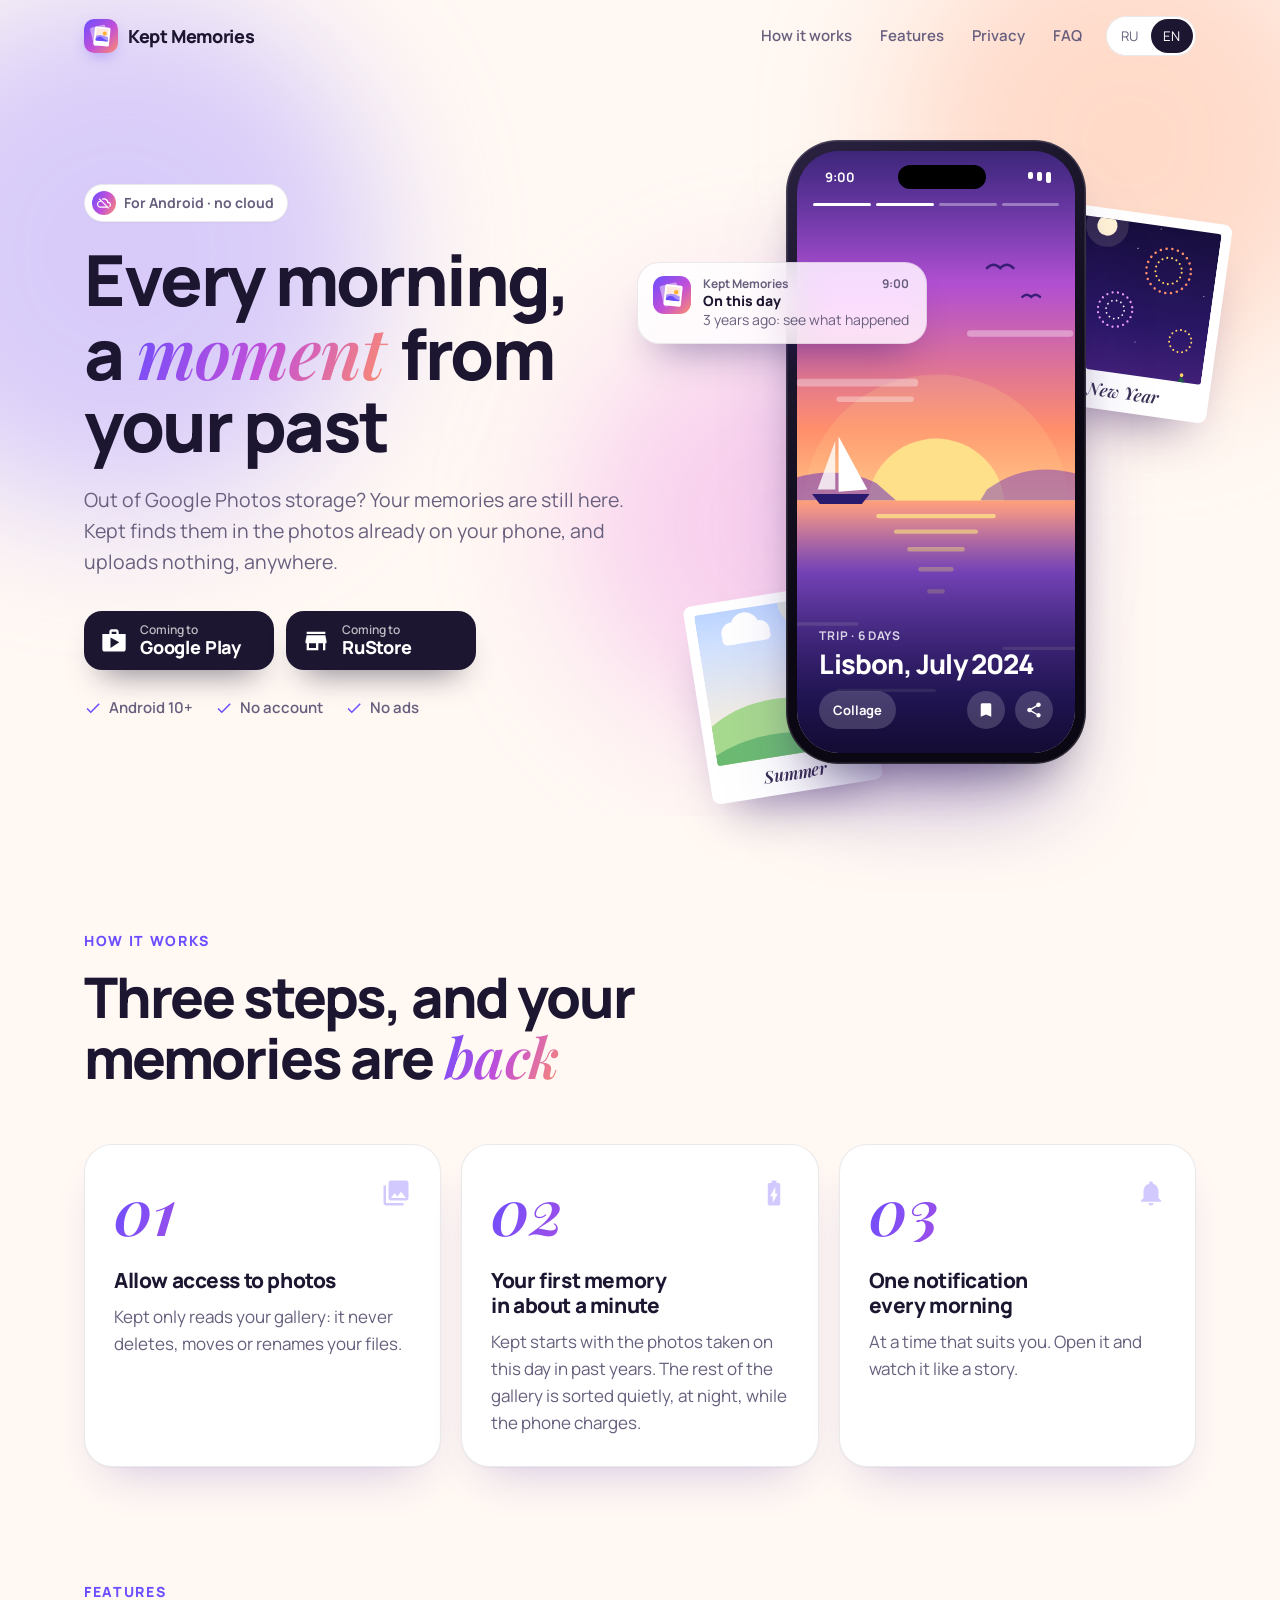
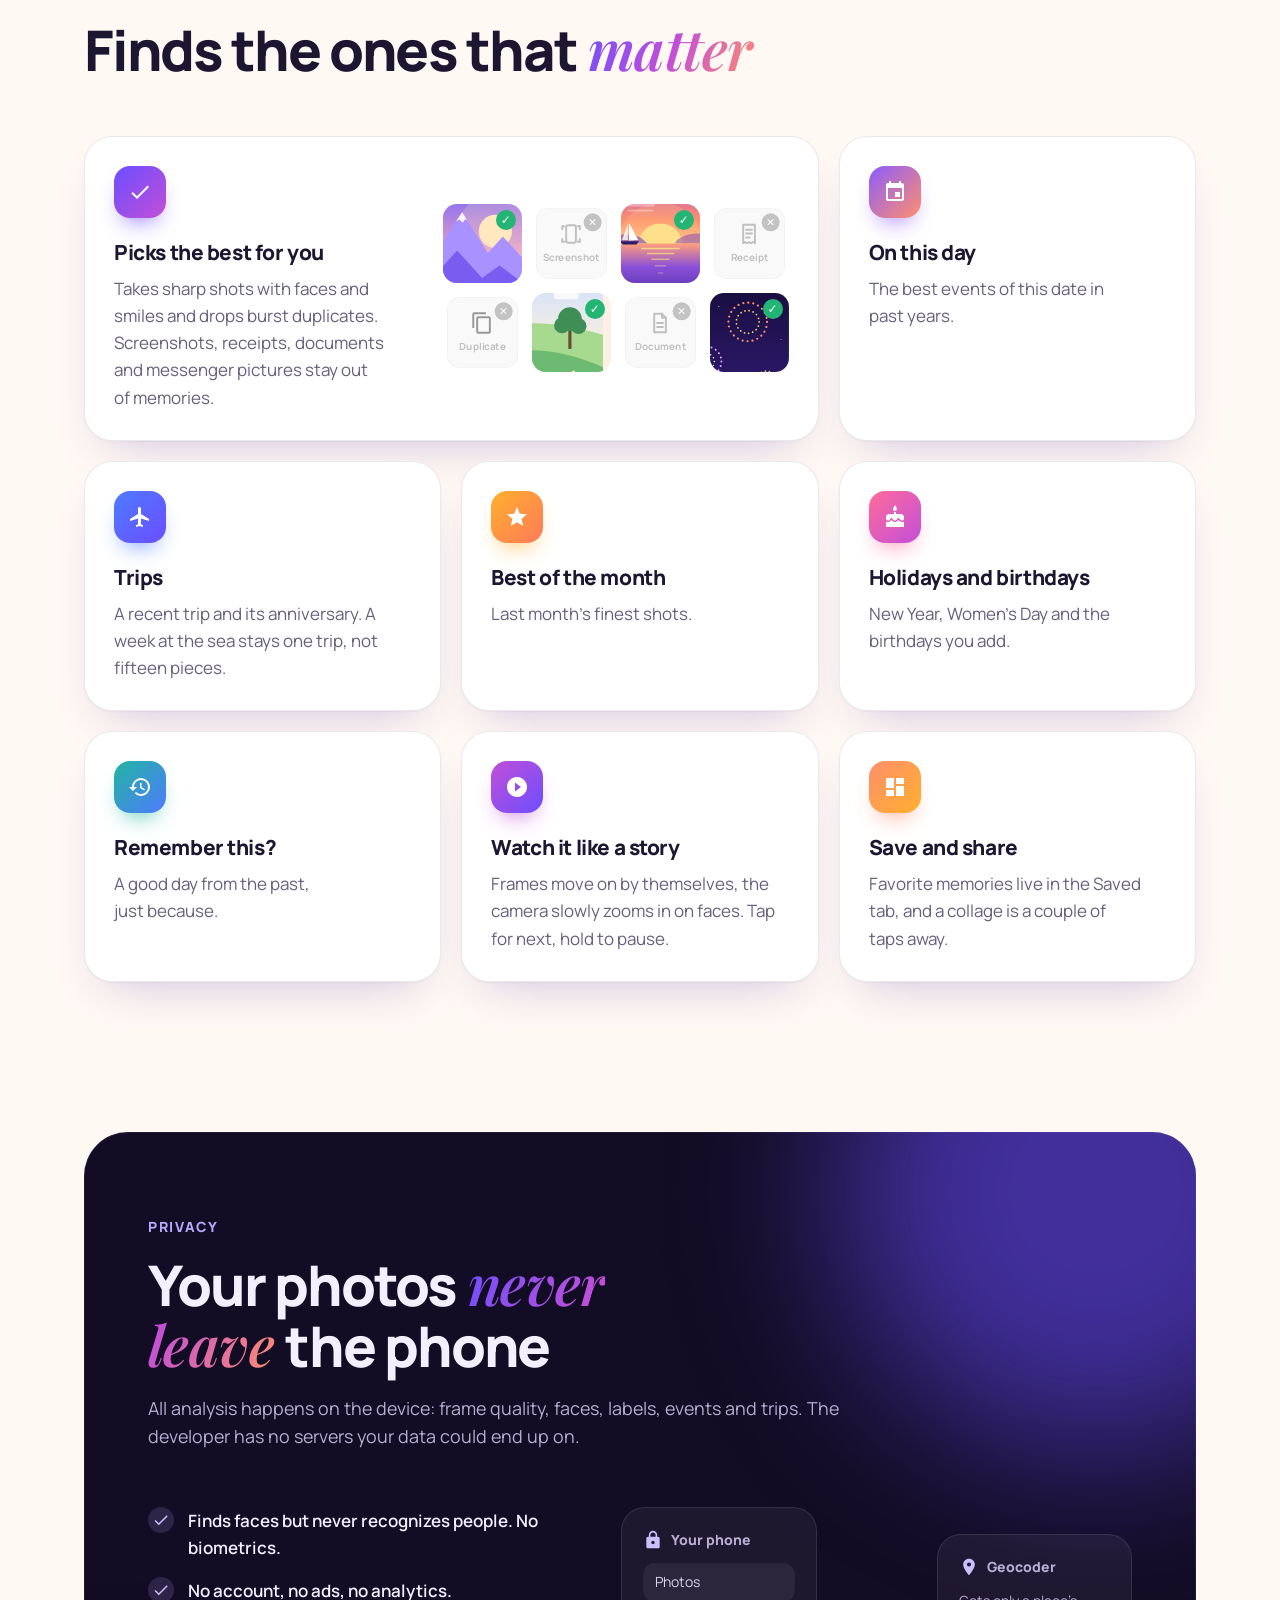
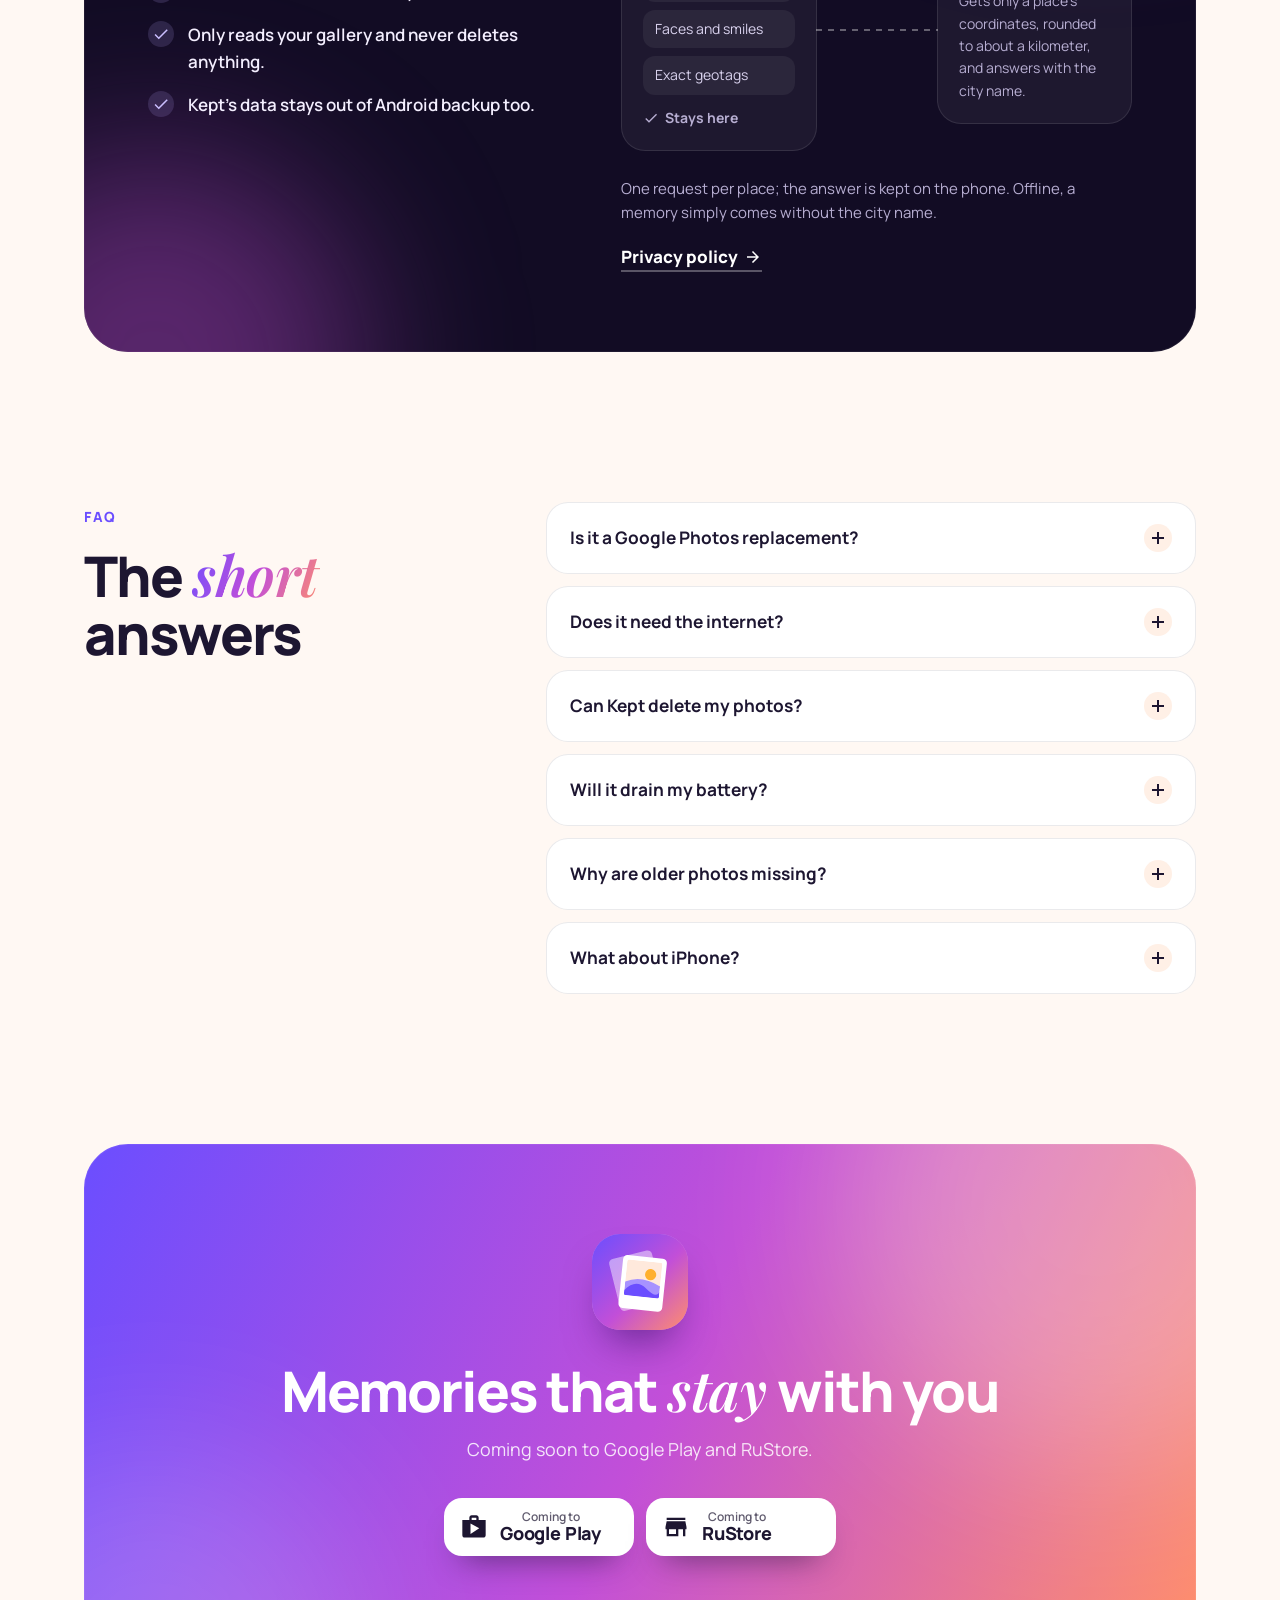
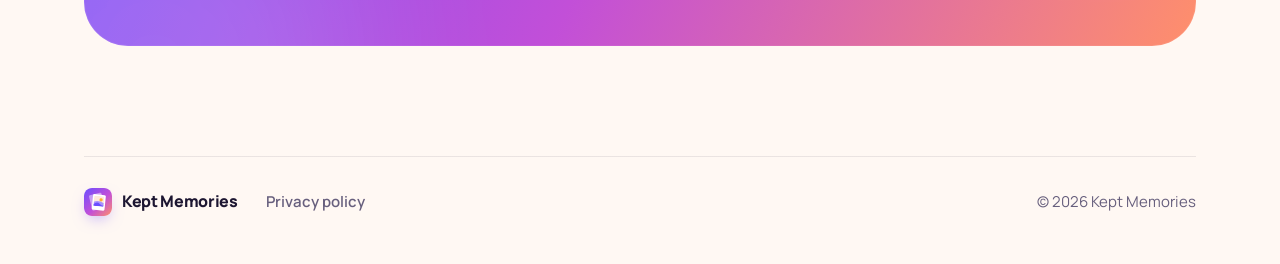
==== commit 3df2688f: "policy update" ====
--- a/index.html
+++ b/index.html
@@ -364,7 +364,7 @@
               <div class="node">
                 <p class="node-title"><svg class="ic"><use href="#i-lock"/></svg><span lang="ru">Телефон</span><span lang="en">Your phone</span></p>
                 <ul>
-                  <li><span lang="ru">Фото и видео</span><span lang="en">Photos and videos</span></li>
+                  <li><span lang="ru">Фото</span><span lang="en">Photos</span></li>
                   <li><span lang="ru">Лица и улыбки</span><span lang="en">Faces and smiles</span></li>
                   <li><span lang="ru">Точные геометки</span><span lang="en">Exact geotags</span></li>
                 </ul>
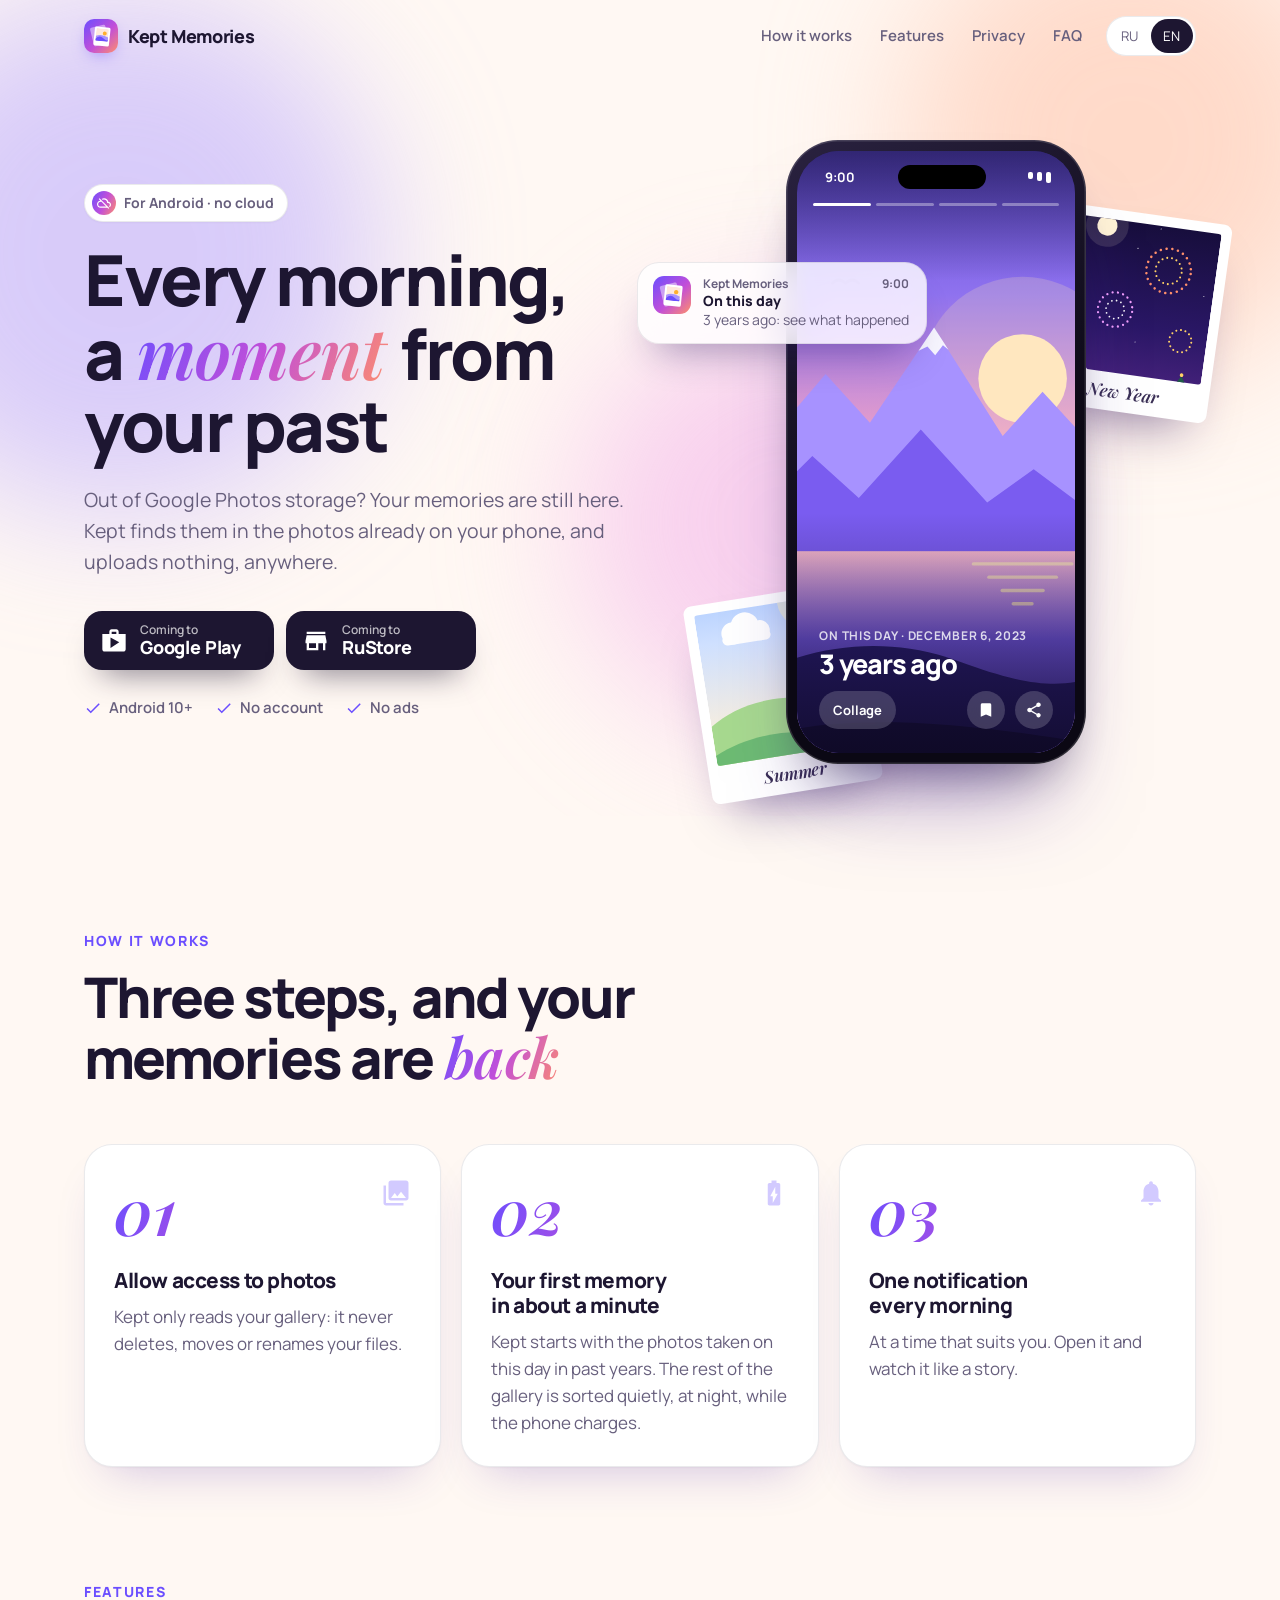
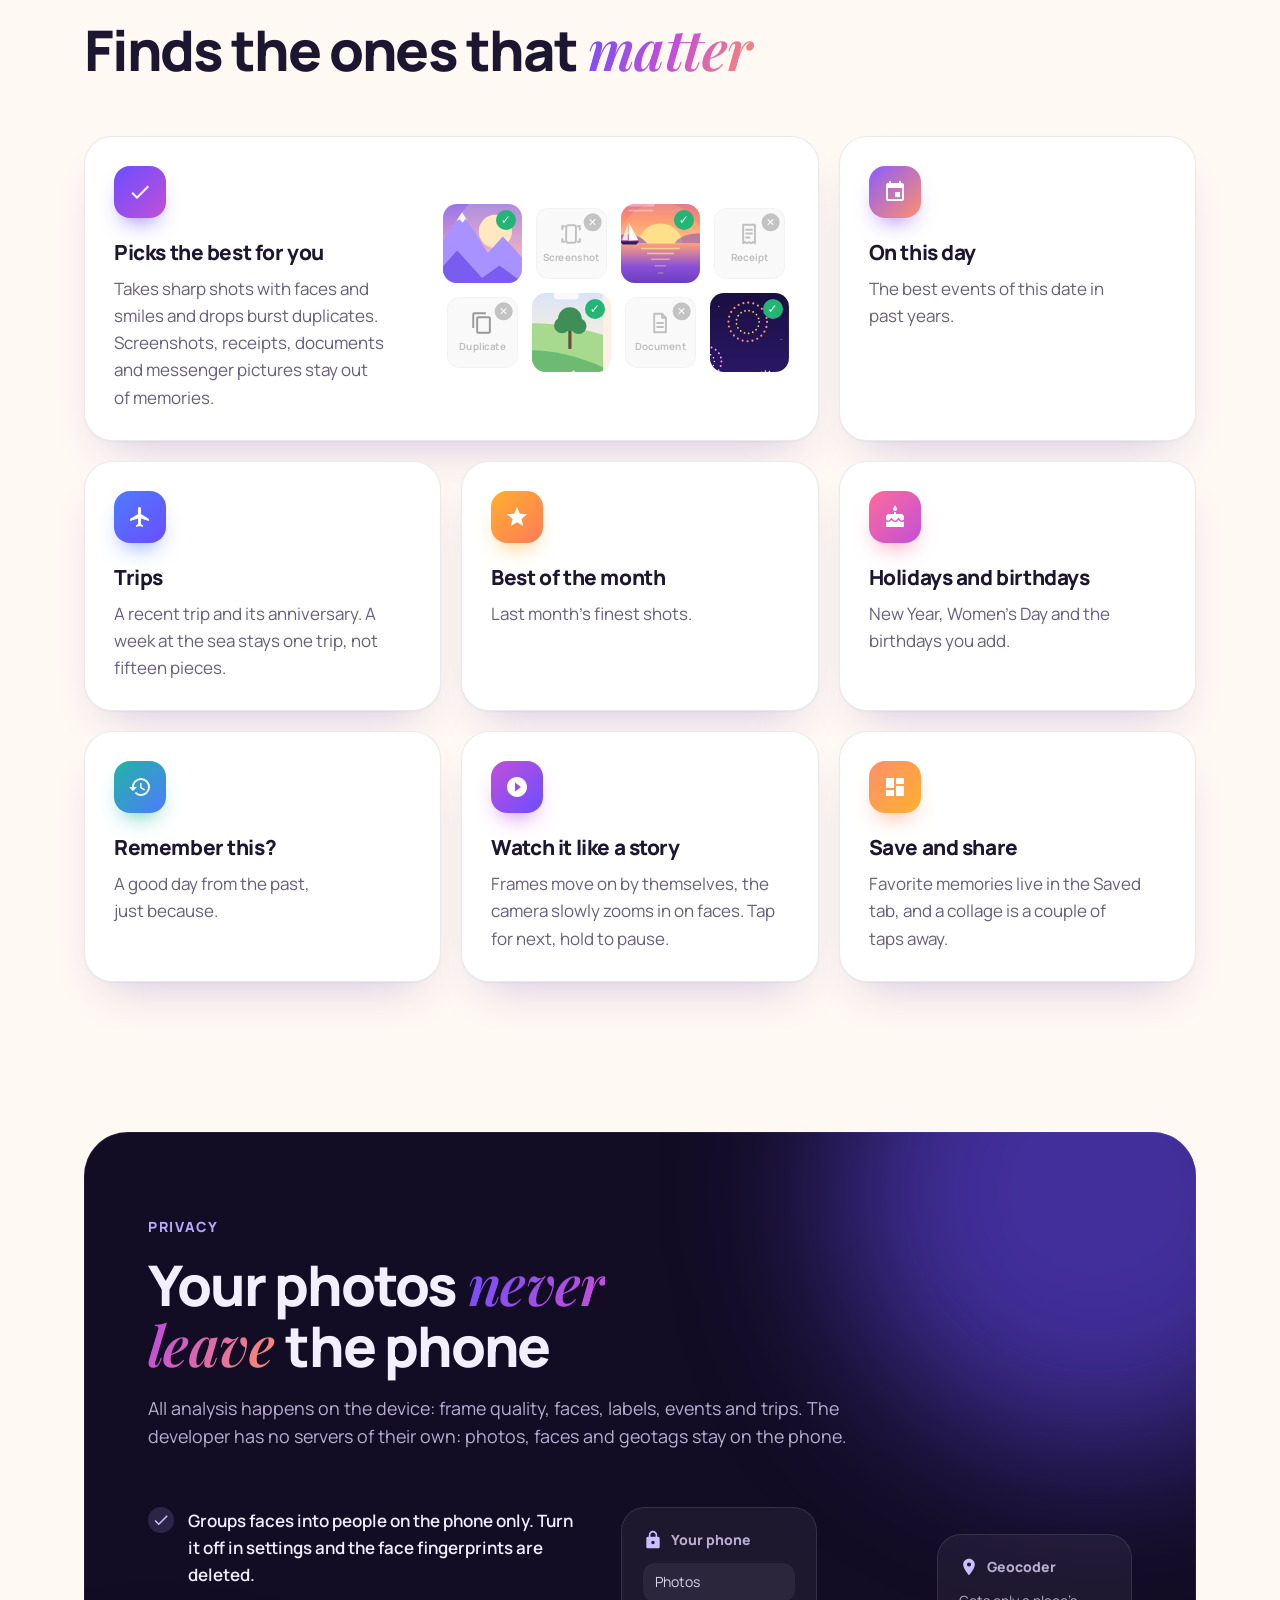
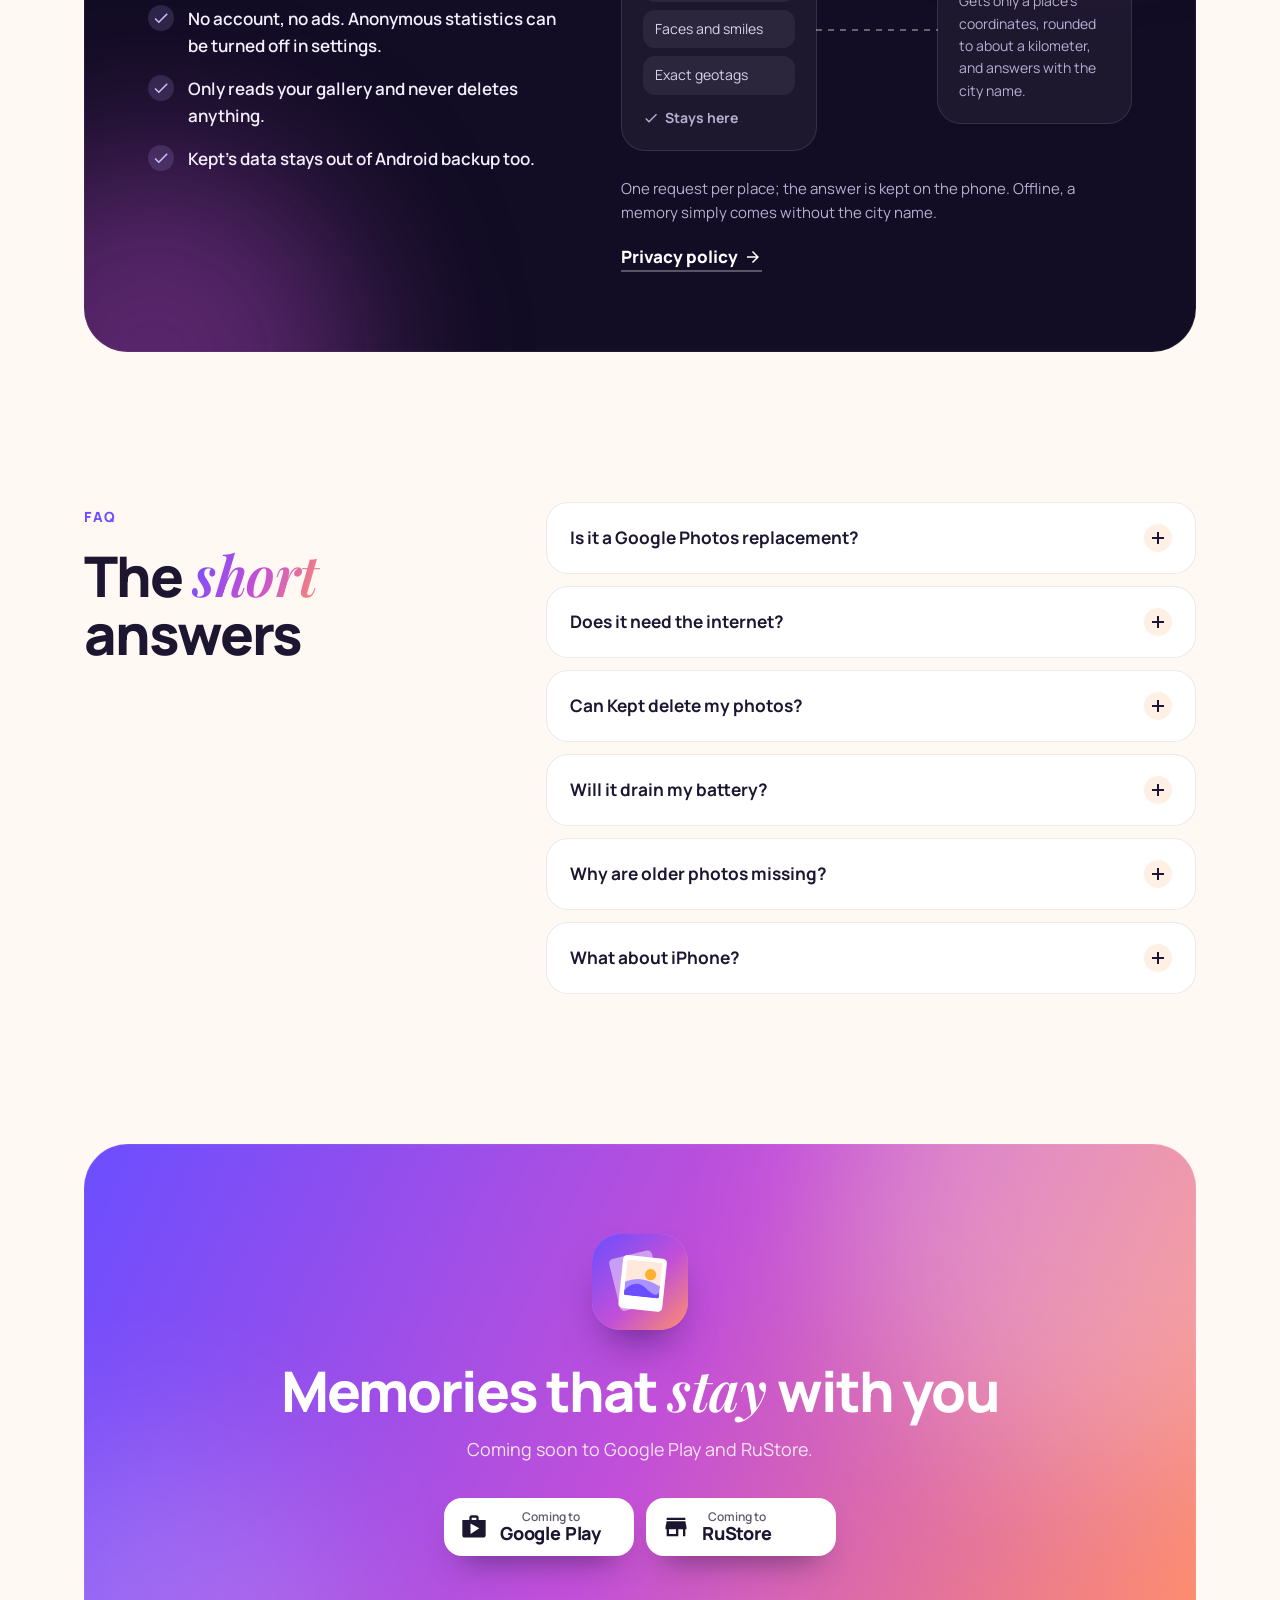
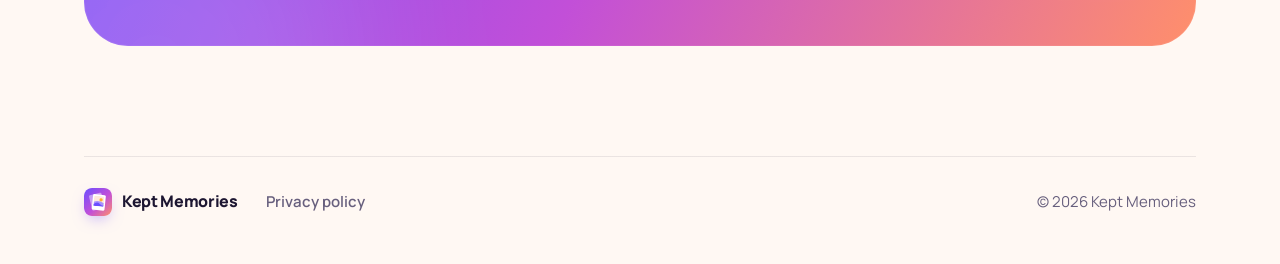
==== commit 756393c2: "Policy: Firebase statistics and crash reports, remote settings, ML Kit usage data; landing: face gro" ====
--- a/index.html
+++ b/index.html
@@ -350,12 +350,12 @@
         <div class="head reveal">
           <span class="kicker"><span lang="ru">Приватность</span><span lang="en">Privacy</span></span>
           <h2><span lang="ru">Фото <em>не покидают</em> телефон</span><span lang="en">Your photos <em>never leave</em> the phone</span></h2>
-          <p><span lang="ru">Весь анализ&nbsp;— на устройстве: качество кадра, лица, метки, события и поездки. У разработчика нет серверов, на которые могли бы попасть твои данные.</span><span lang="en">All analysis happens on the device: frame quality, faces, labels, events and trips. The developer has no servers your data could end up on.</span></p>
+          <p><span lang="ru">Весь анализ&nbsp;— на устройстве: качество кадра, лица, метки, события и поездки. Своих серверов у разработчика нет: фото, лица и геометки остаются на телефоне.</span><span lang="en">All analysis happens on the device: frame quality, faces, labels, events and trips. The developer has no servers of their own: photos, faces and geotags stay on the phone.</span></p>
         </div>
         <div class="privacy-grid">
           <ul class="checks reveal">
-            <li><svg class="ic"><use href="#i-check"/></svg><span><span lang="ru">Находит лица, но не узнаёт людей. Никакой биометрии.</span><span lang="en">Finds faces but never recognizes people. No biometrics.</span></span></li>
-            <li><svg class="ic"><use href="#i-check"/></svg><span><span lang="ru">Без аккаунта, рекламы и аналитики.</span><span lang="en">No account, no ads, no analytics.</span></span></li>
+            <li><svg class="ic"><use href="#i-check"/></svg><span><span lang="ru">Группирует лица по людям только на телефоне. Выключается в настройках&nbsp;— отпечатки лиц удаляются.</span><span lang="en">Groups faces into people on the phone only. Turn it off in settings and the face fingerprints are deleted.</span></span></li>
+            <li><svg class="ic"><use href="#i-check"/></svg><span><span lang="ru">Без аккаунта и рекламы. Анонимная статистика выключается в настройках.</span><span lang="en">No account, no ads. Anonymous statistics can be turned off in settings.</span></span></li>
             <li><svg class="ic"><use href="#i-check"/></svg><span><span lang="ru">Только читает галерею и ничего не удаляет.</span><span lang="en">Only reads your gallery and never deletes anything.</span></span></li>
             <li><svg class="ic"><use href="#i-check"/></svg><span><span lang="ru">Данные Kept не попадают даже в резервную копию Android.</span><span lang="en">Kept's data stays out of Android backup too.</span></span></li>
           </ul>
@@ -401,7 +401,7 @@
         </details>
         <details>
           <summary><span lang="ru">Нужен ли интернет?</span><span lang="en">Does it need the internet?</span></summary>
-          <p><span lang="ru">Нет, всё работает без сети. Интернет нужен только для названия города в заголовке: без него воспоминание соберётся без города, а название подтянется, когда сеть появится.</span><span lang="en">No, everything works offline. The internet is only used for the city name in a title: without it a memory comes without the city, and the name is filled in once you are back online.</span></p>
+          <p><span lang="ru">Нет, всё работает без сети. Интернет нужен для названия города в заголовке: без него воспоминание соберётся без города, а название подтянется, когда сеть появится. Ещё по сети уходят анонимная статистика и отчёты об ошибках&nbsp;— их можно выключить в настройках.</span><span lang="en">No, everything works offline. The internet is used for the city name in a title: without it a memory comes without the city, and the name is filled in once you are back online. Anonymous statistics and crash reports also go online; you can turn them off in settings.</span></p>
         </details>
         <details>
           <summary><span lang="ru">Kept может удалить мои фото?</span><span lang="en">Can Kept delete my photos?</span></summary>
--- a/assets/style.css
+++ b/assets/style.css
@@ -1289,6 +1289,11 @@
   font-size: 1.5rem;
   letter-spacing: -0.02em;
 }
+.doc h3 {
+  margin: 28px 0 10px;
+  font-size: 1.15rem;
+  letter-spacing: -0.01em;
+}
 .doc p,
 .doc li {
   color: var(--muted);
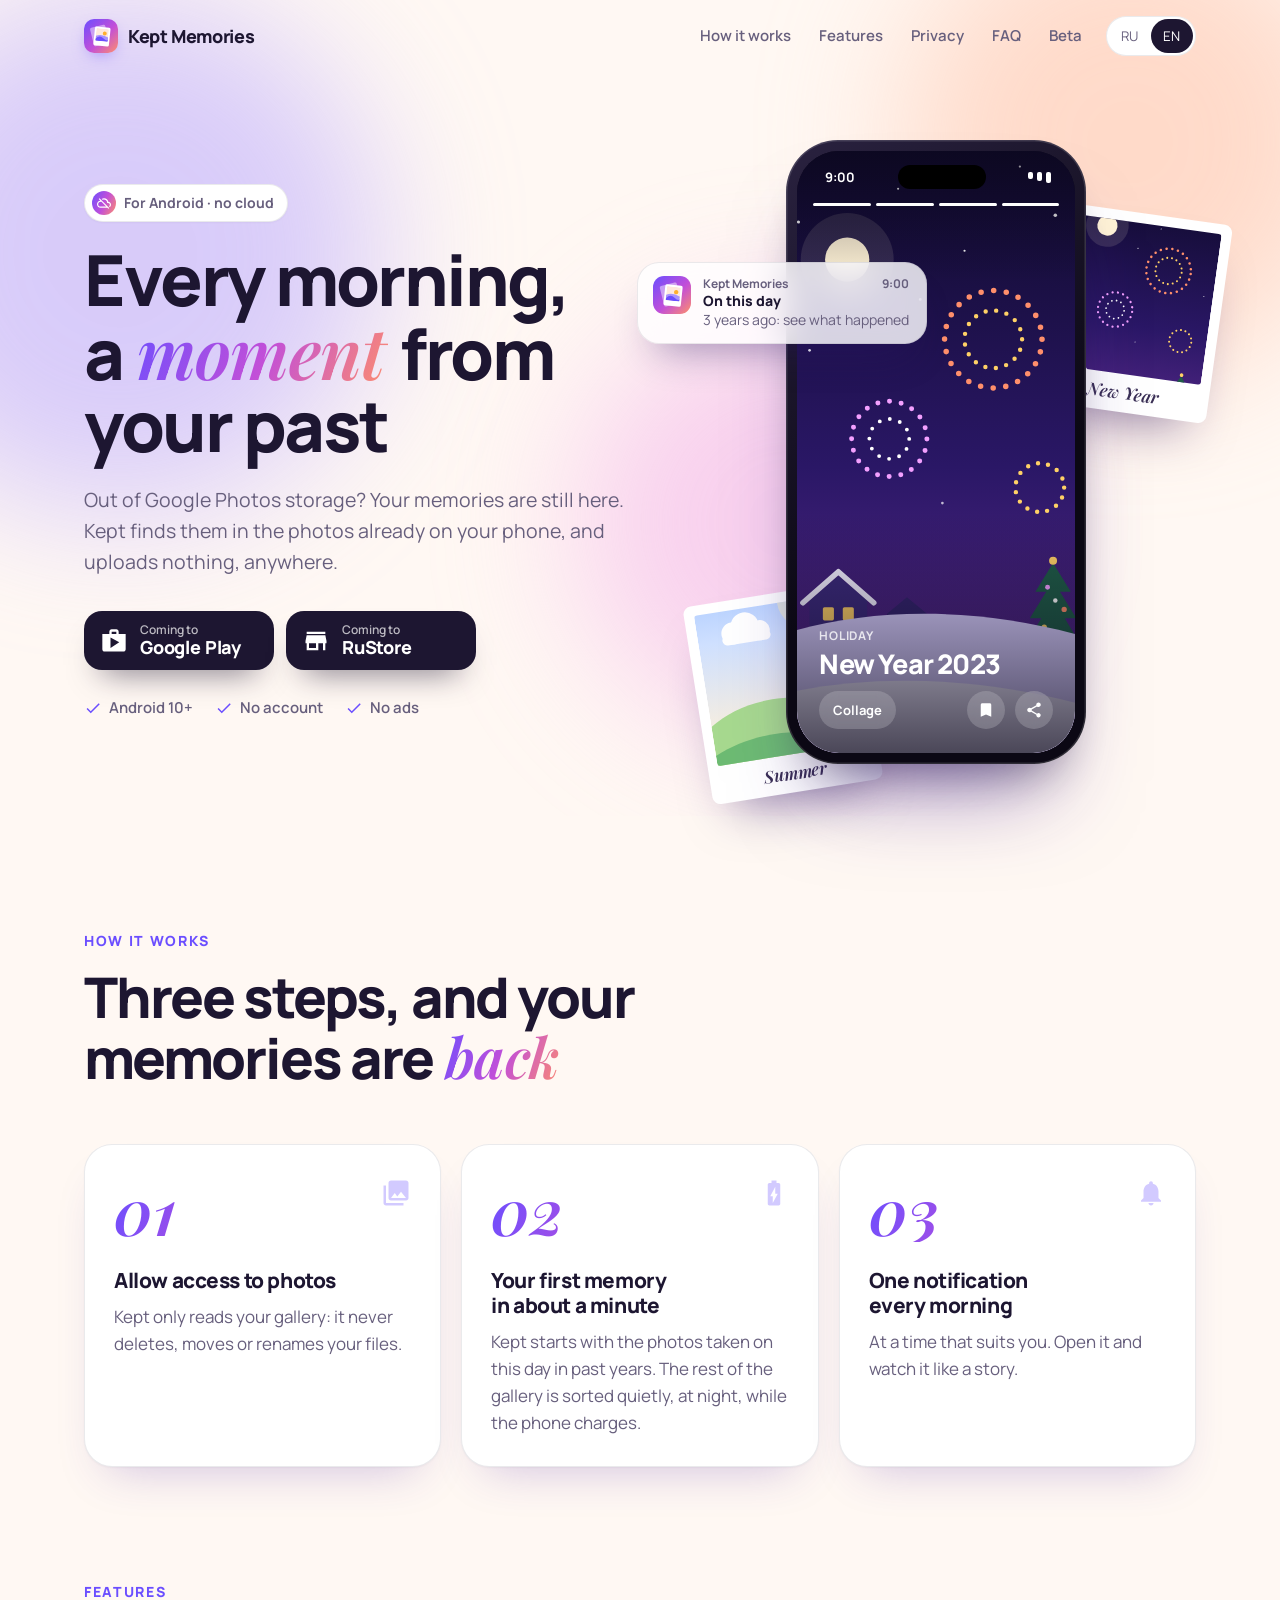
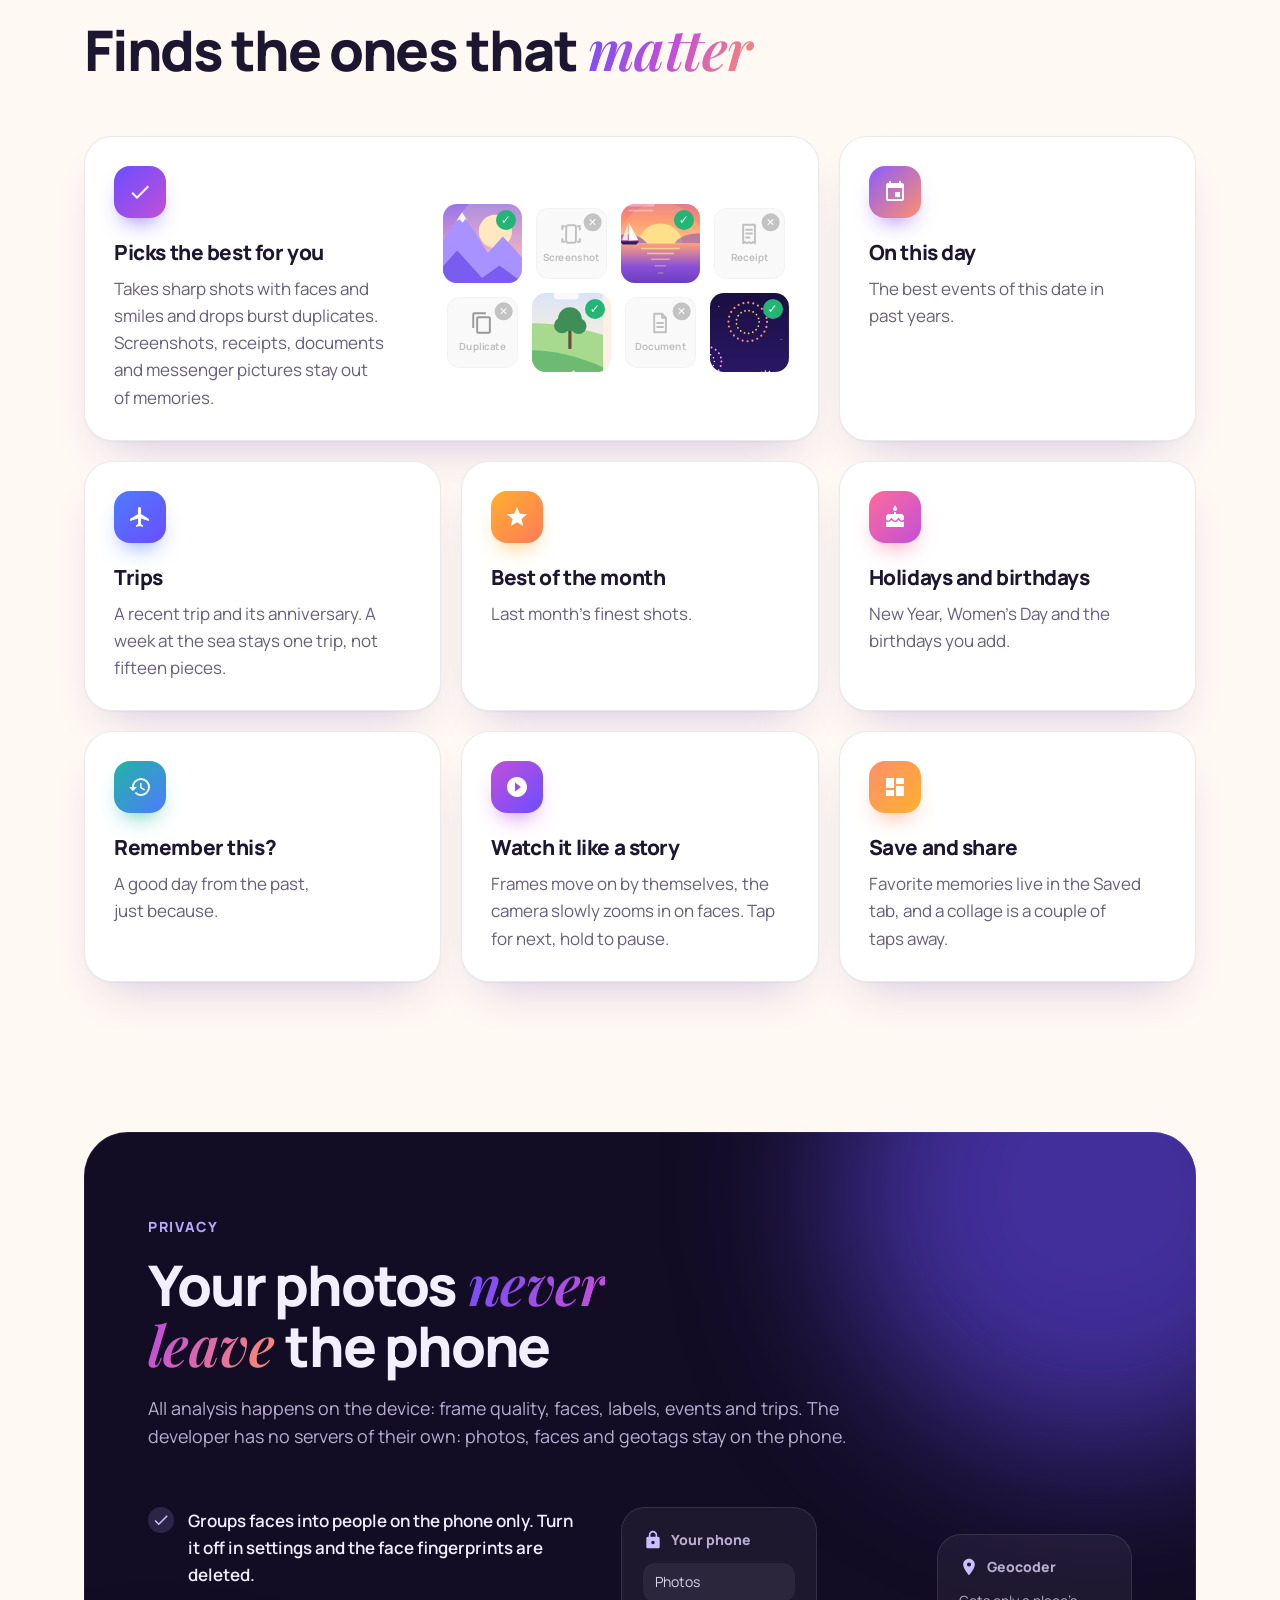
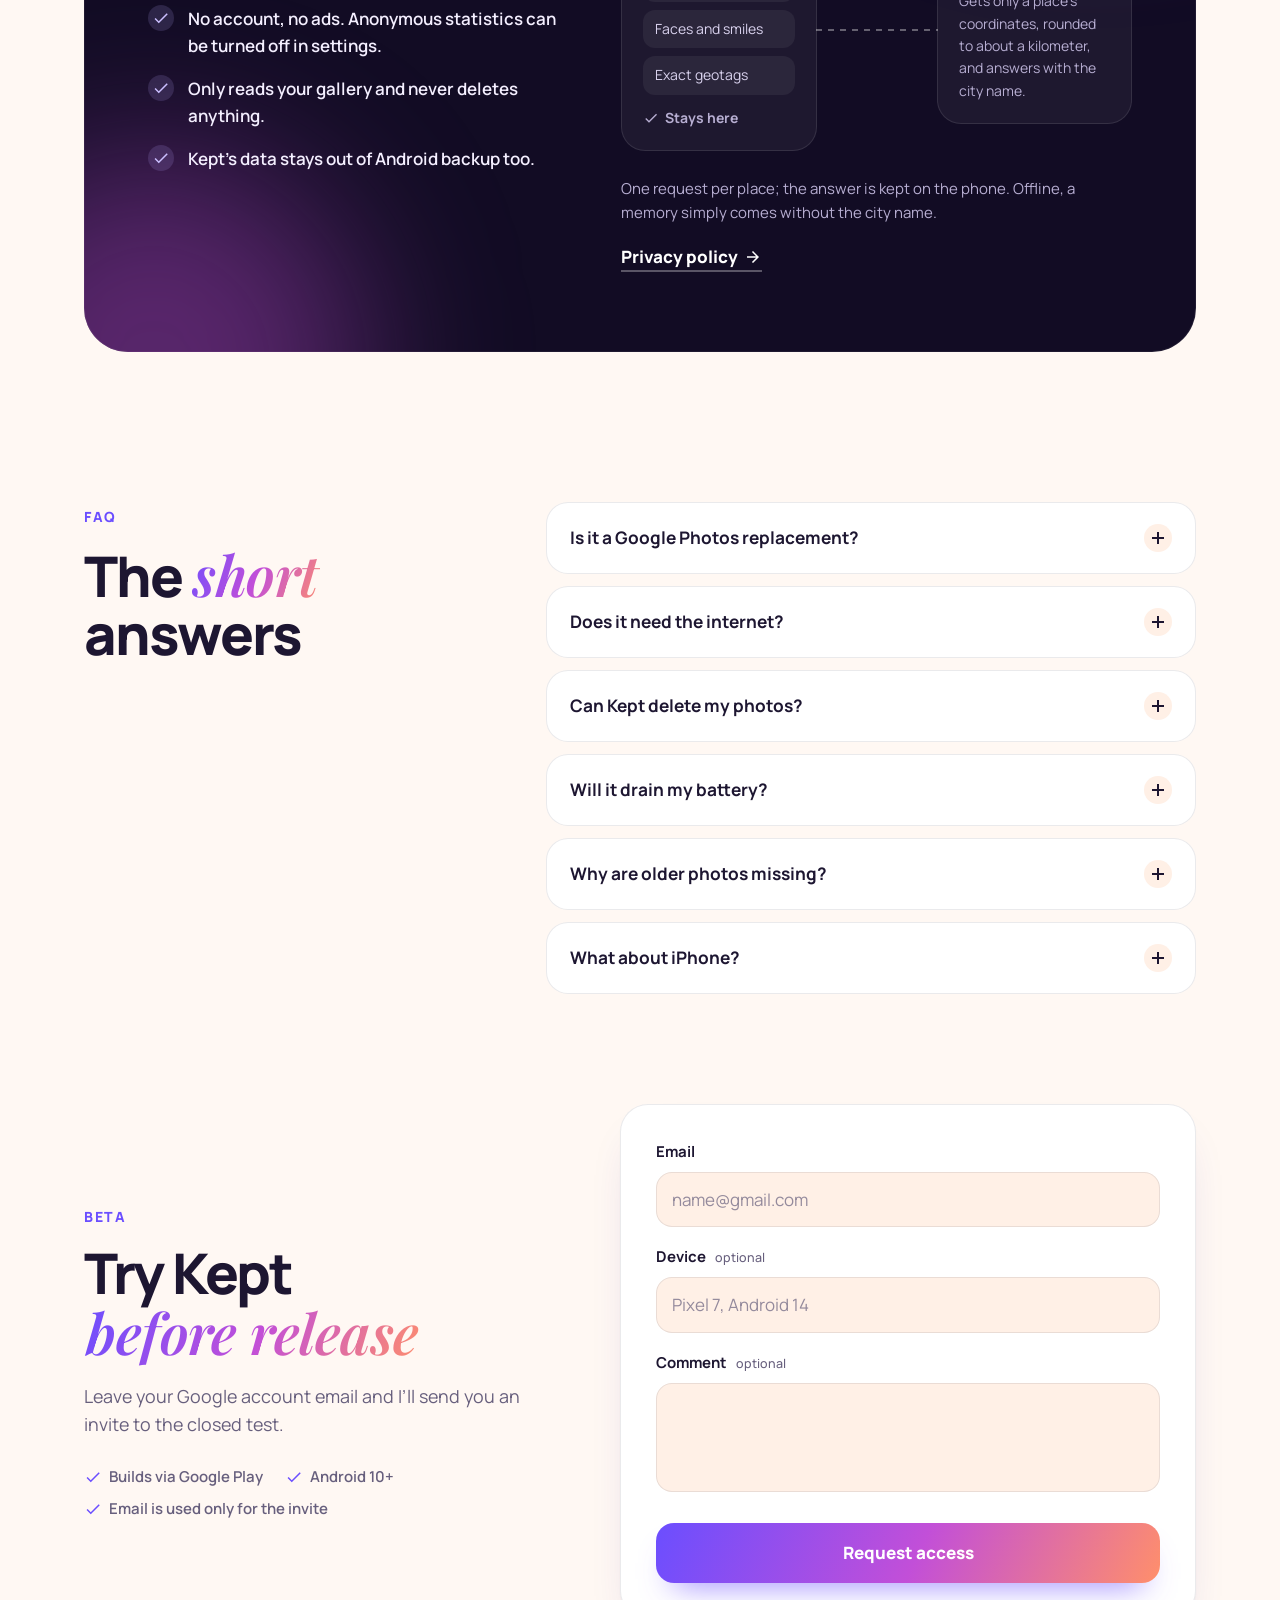
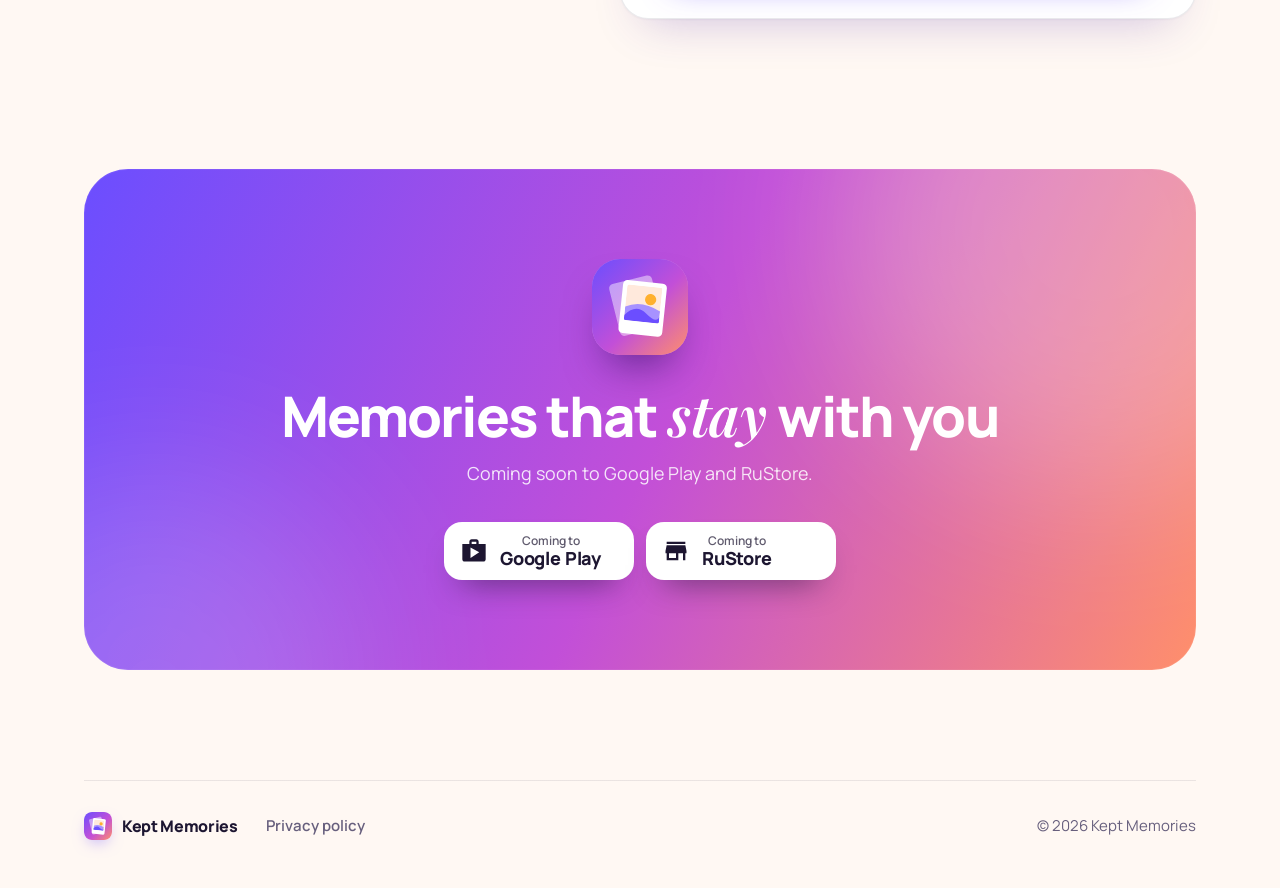
==== commit 0409fb79: "добавлена форма обратной связи" ====
--- a/index.html
+++ b/index.html
@@ -154,6 +154,7 @@
       <a href="#features"><span lang="ru">Возможности</span><span lang="en">Features</span></a>
       <a href="#privacy"><span lang="ru">Приватность</span><span lang="en">Privacy</span></a>
       <a href="#faq"><span lang="ru">Вопросы</span><span lang="en">FAQ</span></a>
+      <a href="#beta"><span lang="ru">Тест</span><span lang="en">Beta</span></a>
     </nav>
     <div class="lang" role="group" aria-label="Язык / Language">
       <button type="button" data-set-lang="ru" aria-pressed="true">RU</button>
@@ -423,6 +424,31 @@
     </div>
   </section>
 
+  <section class="section" id="beta" style="padding-top:0">
+    <div class="wrap beta">
+      <div class="head reveal">
+        <span class="kicker"><span lang="ru">Тестирование</span><span lang="en">Beta</span></span>
+        <h2><span lang="ru">Попробуй Kept <em>до релиза</em></span><span lang="en">Try Kept <em>before release</em></span></h2>
+        <p><span lang="ru">Оставь почту Google-аккаунта&nbsp;— пришлю приглашение в&nbsp;закрытый тест.</span><span lang="en">Leave your Google account email and I’ll send you an invite to the closed test.</span></p>
+        <ul class="facts">
+          <li><svg class="ic"><use href="#i-check"/></svg><span lang="ru">Сборки через Google Play</span><span lang="en">Builds via Google Play</span></li>
+          <li><svg class="ic"><use href="#i-check"/></svg>Android 10+</li>
+          <li><svg class="ic"><use href="#i-check"/></svg><span lang="ru">Почта&nbsp;— только для приглашения</span><span lang="en">Email is used only for the invite</span></li>
+        </ul>
+      </div>
+
+      <form class="card beta-form reveal" id="beta-form">
+        <input type="hidden" name="app" value="kept">
+        <label><span><span lang="ru">Почта</span><span lang="en">Email</span></span><input type="email" name="email" required maxlength="200" autocomplete="email" placeholder="name@gmail.com"></label>
+        <label><span><span lang="ru">Устройство</span><span lang="en">Device</span> <small lang="ru">необязательно</small><small lang="en">optional</small></span><input name="device" maxlength="100" placeholder="Pixel 7, Android 14"></label>
+        <label><span><span lang="ru">Комментарий</span><span lang="en">Comment</span> <small lang="ru">необязательно</small><small lang="en">optional</small></span><textarea name="comment" maxlength="1000" rows="3"></textarea></label>
+        <input class="hp" name="website" tabindex="-1" autocomplete="off" aria-hidden="true">
+        <button type="submit"><span lang="ru">Запросить доступ</span><span lang="en">Request access</span></button>
+        <span class="beta-status" role="status" aria-live="polite"></span>
+      </form>
+    </div>
+  </section>
+
   <section class="final">
     <div class="wrap">
       <div class="island reveal">
--- a/assets/style.css
+++ b/assets/style.css
@@ -1178,6 +1178,91 @@
   color: var(--muted);
 }
 
+/* Beta request */
+
+.beta {
+  display: grid;
+  grid-template-columns: 1fr 1.2fr;
+  gap: 56px;
+  align-items: center;
+}
+.beta .head {
+  margin: 0;
+}
+.beta-form {
+  display: grid;
+  gap: 18px;
+  padding: 36px;
+}
+.beta-form label > span {
+  display: block;
+  margin-bottom: 8px;
+  font-size: 15px;
+  font-weight: 700;
+}
+.beta-form small {
+  margin-left: 6px;
+  color: var(--muted);
+  font-weight: 500;
+}
+.beta-form input,
+.beta-form textarea {
+  width: 100%;
+  padding: 14px 16px;
+  border: 0;
+  border-radius: 16px;
+  background: var(--bg-soft);
+  box-shadow: inset 0 0 0 1px var(--line);
+  color: var(--text);
+  font: inherit;
+  resize: none;
+  transition: box-shadow 0.2s;
+}
+.beta-form input::placeholder {
+  color: var(--muted);
+  opacity: 0.7;
+}
+.beta-form input:focus,
+.beta-form textarea:focus {
+  outline: none;
+  box-shadow: inset 0 0 0 2px var(--violet);
+}
+.beta-form .hp {
+  position: absolute;
+  left: -9999px;
+  width: 1px;
+}
+.beta-form button {
+  margin-top: 6px;
+  padding: 16px 22px;
+  border: 0;
+  border-radius: 18px;
+  background: var(--grad);
+  color: #fff;
+  font: inherit;
+  font-size: 17px;
+  font-weight: 800;
+  cursor: pointer;
+  box-shadow: 0 18px 32px -18px rgba(107, 78, 255, 0.8);
+  transition: transform 0.25s var(--ease);
+}
+.beta-form button:hover {
+  transform: translateY(-2px);
+}
+.beta-form button:disabled {
+  opacity: 0.6;
+  cursor: progress;
+  transform: none;
+}
+.beta-status {
+  color: var(--muted);
+  font-weight: 600;
+  text-align: center;
+}
+.beta-status:empty {
+  display: none;
+}
+
 /* Final call */
 
 .final {
@@ -1351,7 +1436,8 @@
   }
   .steps,
   .privacy-grid,
-  .faq {
+  .faq,
+  .beta {
     grid-template-columns: 1fr;
   }
   .bento {
@@ -1417,7 +1503,8 @@
     grid-column: auto;
     grid-template-columns: 1fr;
   }
-  .card {
+  .card,
+  .beta-form {
     padding: 24px;
   }
   .island {
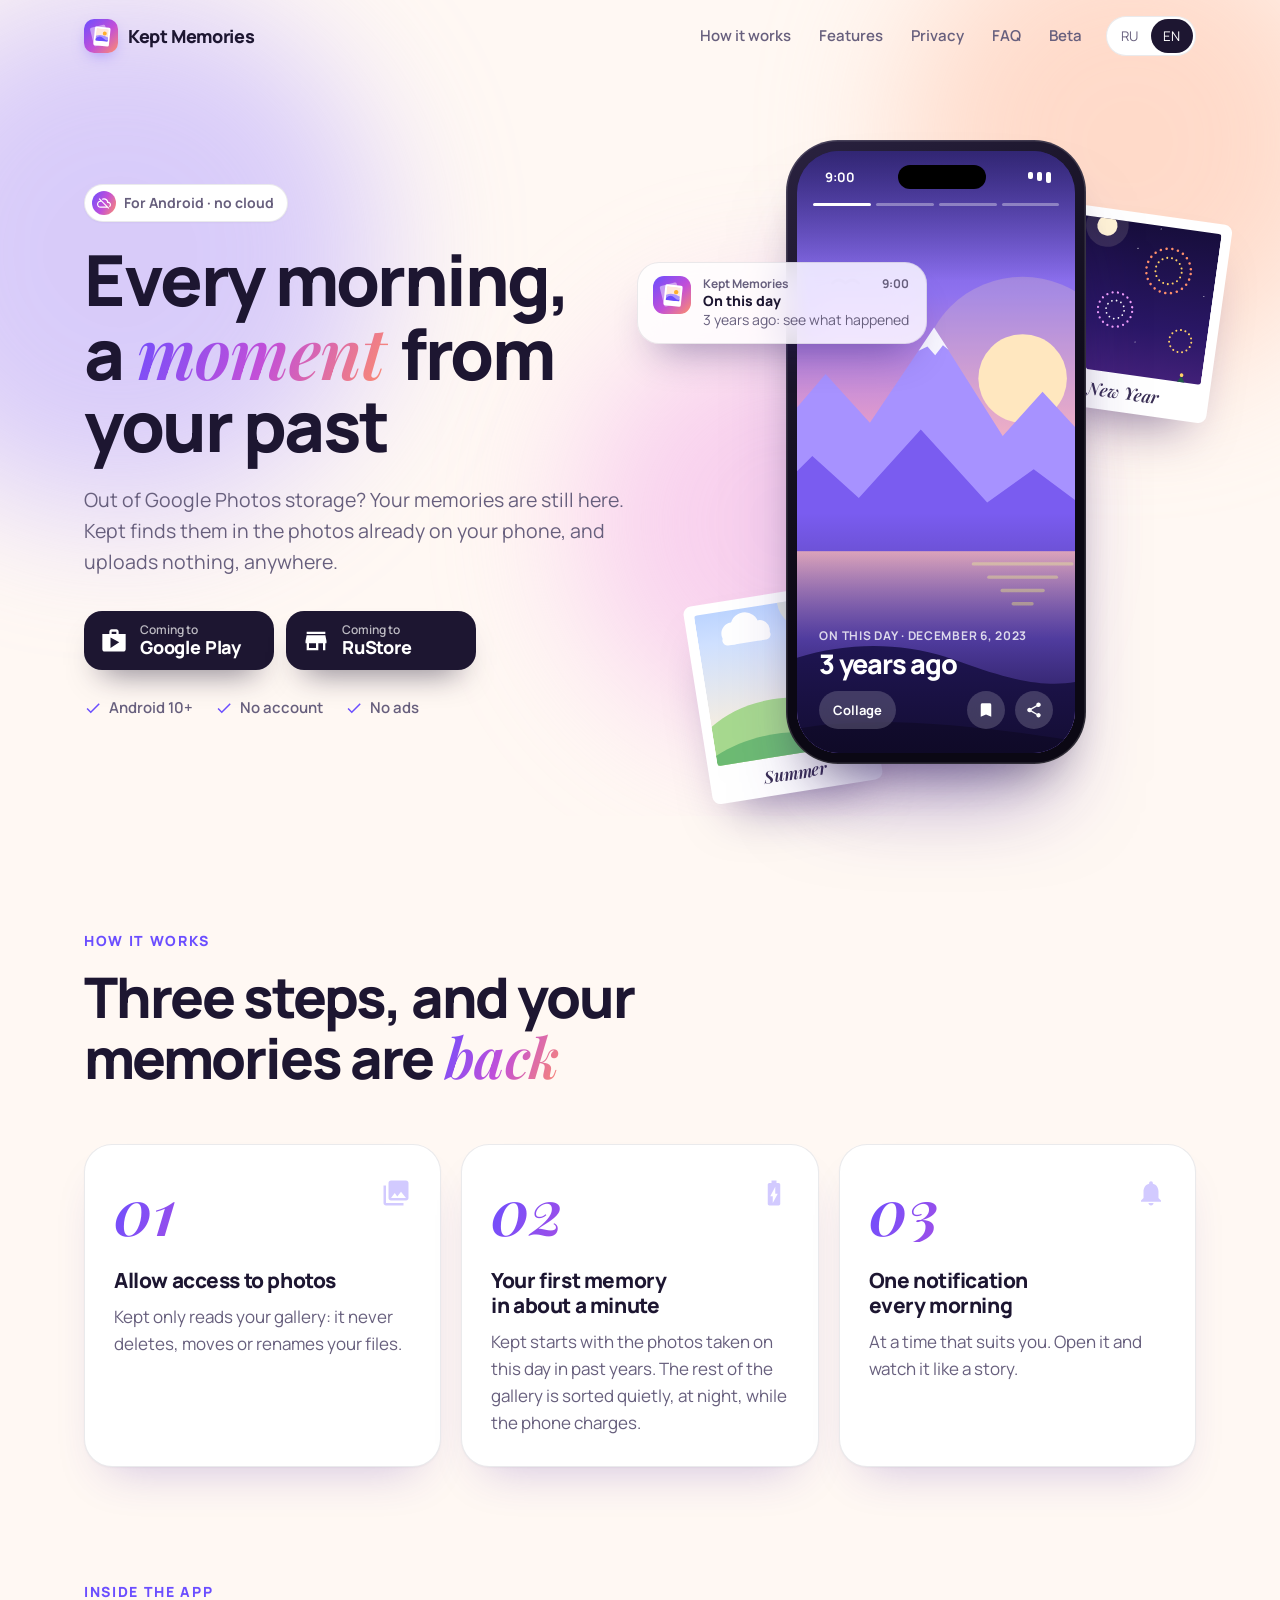
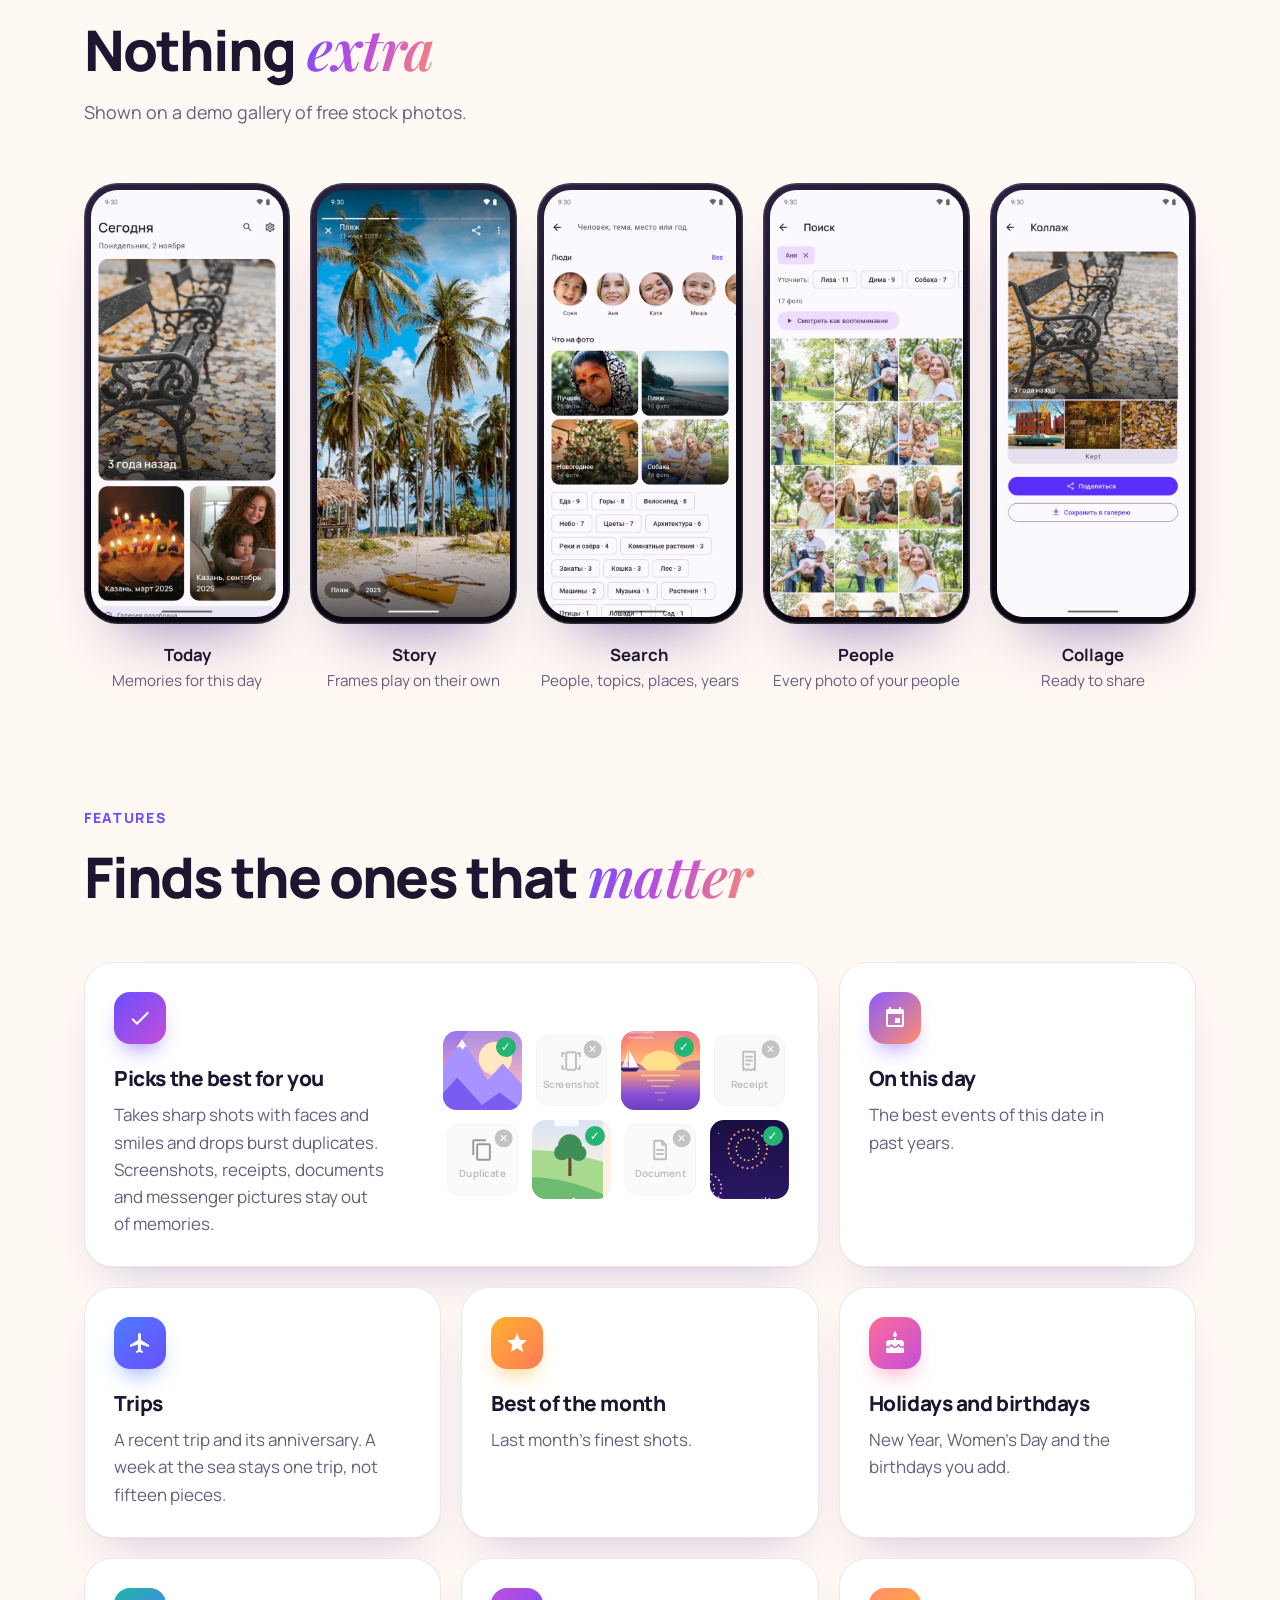
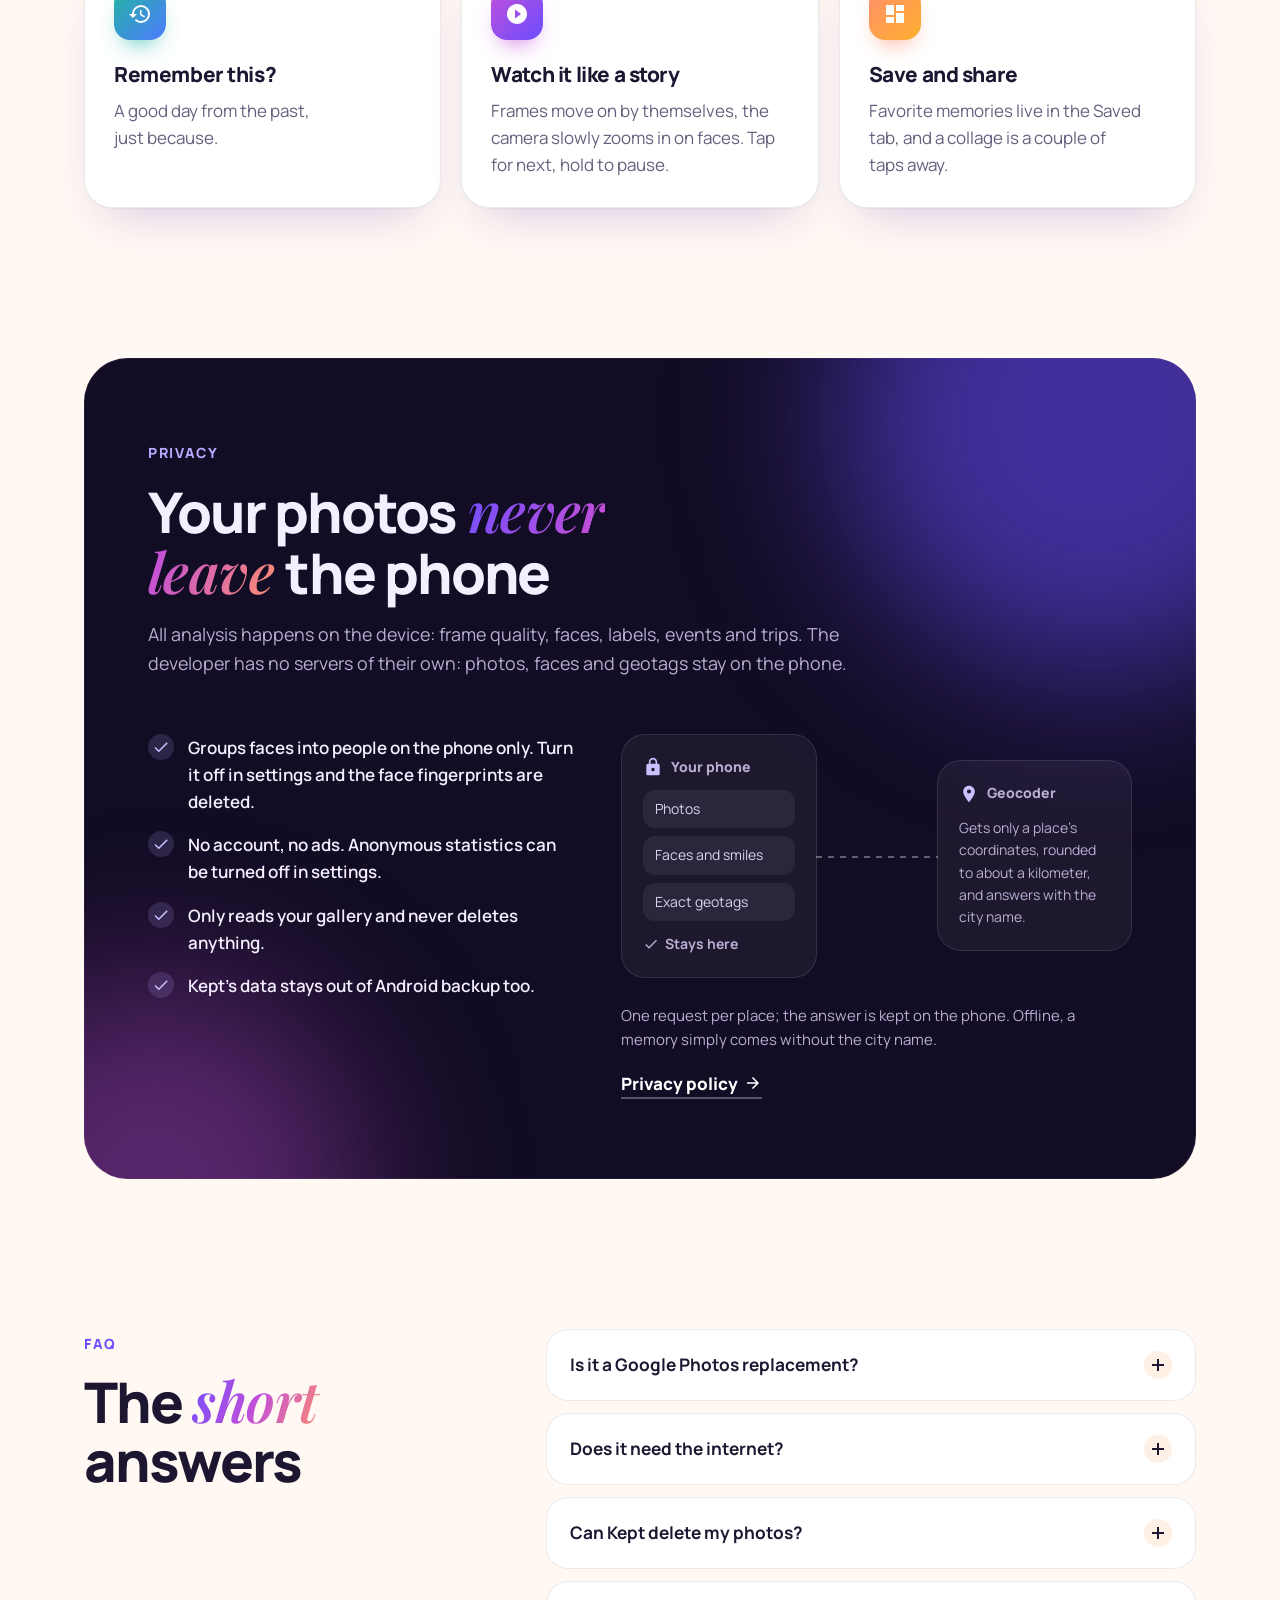
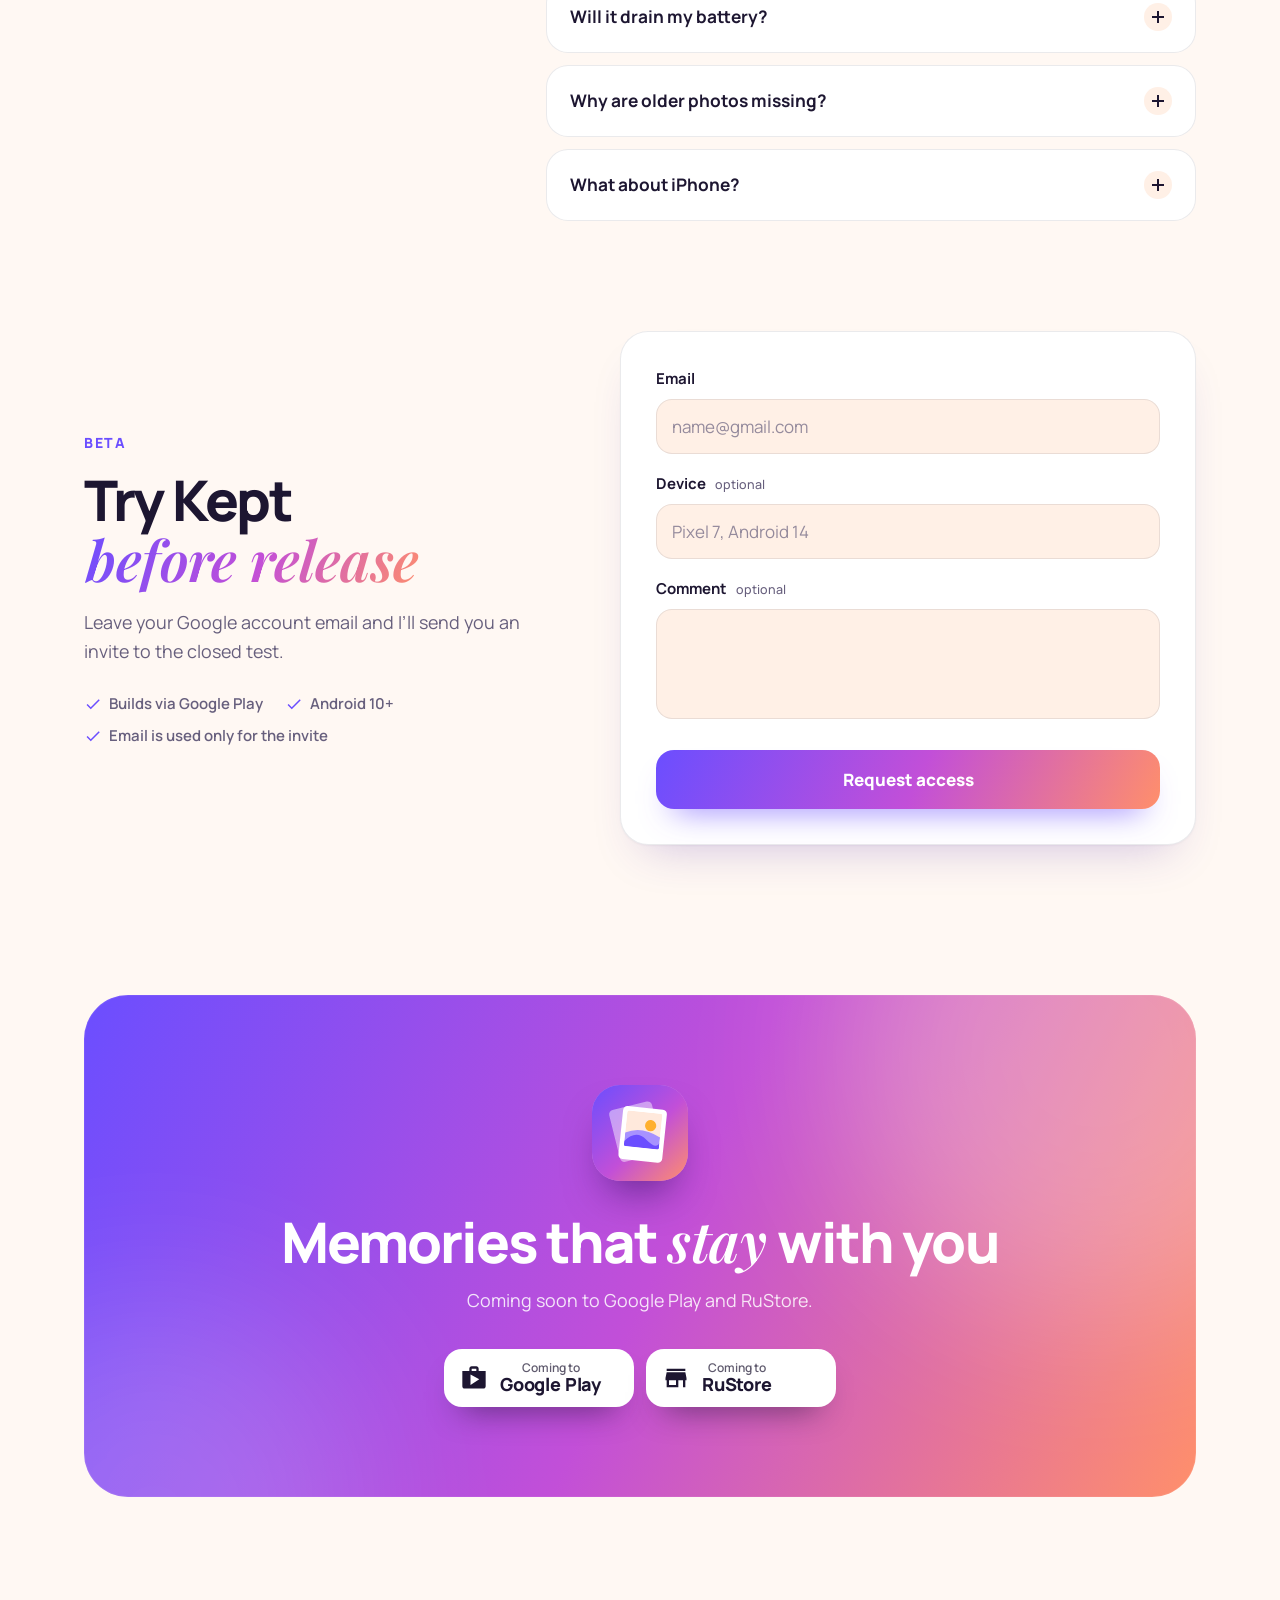
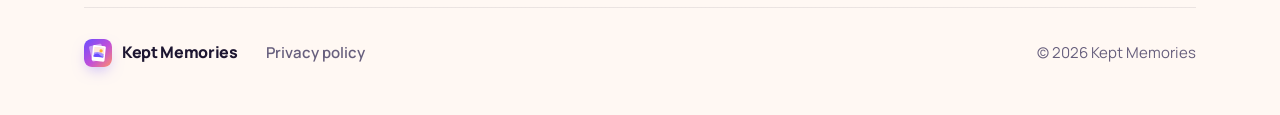
==== commit 4528afeb: "Добавил реальные скрины" ====
--- a/index.html
+++ b/index.html
@@ -278,6 +278,38 @@
           <h3><span lang="ru">Каждое утро&nbsp;— одно уведомление</span><span lang="en">One notification every morning</span></h3>
           <p><span lang="ru">В удобное тебе время. Открываешь&nbsp;— и смотришь как историю.</span><span lang="en">At a time that suits you. Open it and watch it like a story.</span></p>
         </article>
+      </div>
+    </div>
+  </section>
+
+  <section class="section" id="screens" style="padding-top:0">
+    <div class="wrap">
+      <div class="head reveal">
+        <span class="kicker"><span lang="ru">Интерфейс</span><span lang="en">Inside the app</span></span>
+        <h2><span lang="ru">Ничего <em>лишнего</em></span><span lang="en">Nothing <em>extra</em></span></h2>
+        <p><span lang="ru">Снято на демо-галерее из свободных фото.</span><span lang="en">Shown on a demo gallery of free stock photos.</span></p>
+      </div>
+      <div class="shots">
+        <figure class="shot reveal">
+          <div class="frame"><img src="assets/shots/1_feed.webp" alt="" width="540" height="1200" loading="lazy"></div>
+          <figcaption><b><span lang="ru">Сегодня</span><span lang="en">Today</span></b><span lang="ru">Воспоминания на этот день</span><span lang="en">Memories for this day</span></figcaption>
+        </figure>
+        <figure class="shot reveal" style="--delay:.08s">
+          <div class="frame"><img src="assets/shots/2_player.webp" alt="" width="540" height="1200" loading="lazy"></div>
+          <figcaption><b><span lang="ru">История</span><span lang="en">Story</span></b><span lang="ru">Кадры сменяются сами</span><span lang="en">Frames play on their own</span></figcaption>
+        </figure>
+        <figure class="shot reveal" style="--delay:.16s">
+          <div class="frame"><img src="assets/shots/3_search.webp" alt="" width="540" height="1200" loading="lazy"></div>
+          <figcaption><b><span lang="ru">Поиск</span><span lang="en">Search</span></b><span lang="ru">Люди, темы, места и годы</span><span lang="en">People, topics, places, years</span></figcaption>
+        </figure>
+        <figure class="shot reveal" style="--delay:.24s">
+          <div class="frame"><img src="assets/shots/4_people.webp" alt="" width="540" height="1200" loading="lazy"></div>
+          <figcaption><b><span lang="ru">Люди</span><span lang="en">People</span></b><span lang="ru">Все фото с близкими</span><span lang="en">Every photo of your people</span></figcaption>
+        </figure>
+        <figure class="shot reveal" style="--delay:.32s">
+          <div class="frame"><img src="assets/shots/5_collage.webp" alt="" width="540" height="1200" loading="lazy"></div>
+          <figcaption><b><span lang="ru">Коллаж</span><span lang="en">Collage</span></b><span lang="ru">Готов, чтобы поделиться</span><span lang="en">Ready to share</span></figcaption>
+        </figure>
       </div>
     </div>
   </section>
--- a/assets/style.css
+++ b/assets/style.css
@@ -1418,6 +1418,42 @@
   font-weight: 700;
 }
 
+/* Screenshots */
+
+.shots {
+  display: grid;
+  grid-template-columns: repeat(5, 1fr);
+  gap: 20px;
+}
+.shot {
+  margin: 0;
+}
+.shot .frame {
+  padding: 7px;
+  border-radius: 34px;
+  background: linear-gradient(145deg, #2a2240, #0b0814 60%);
+  box-shadow:
+    inset 0 0 0 1.5px rgba(255, 255, 255, 0.14),
+    0 40px 60px -36px rgba(60, 30, 140, 0.5);
+}
+.shot img {
+  display: block;
+  width: 100%;
+  height: auto;
+  border-radius: 27px;
+}
+.shot figcaption {
+  margin-top: 18px;
+  color: var(--muted);
+  font-size: 0.95rem;
+  text-align: center;
+}
+.shot figcaption b {
+  display: block;
+  color: var(--text);
+  font-size: 1.05rem;
+}
+
 /* ---------- Responsive ---------- */
 
 @media (max-width: 980px) {
@@ -1442,6 +1478,21 @@
   }
   .bento {
     grid-template-columns: 1fr 1fr;
+  }
+  /* Five phones don't fit: swipe them sideways, edge to edge. */
+  .shots {
+    grid-template-columns: none;
+    grid-auto-flow: column;
+    grid-auto-columns: 220px;
+    margin: 0 calc(-1 * var(--gutter));
+    padding: 0 var(--gutter) 28px;
+    overflow-x: auto;
+    scroll-snap-type: x mandatory;
+    scroll-padding: 0 var(--gutter);
+    scrollbar-width: thin;
+  }
+  .shot {
+    scroll-snap-align: start;
   }
   .faq .head {
     position: static;
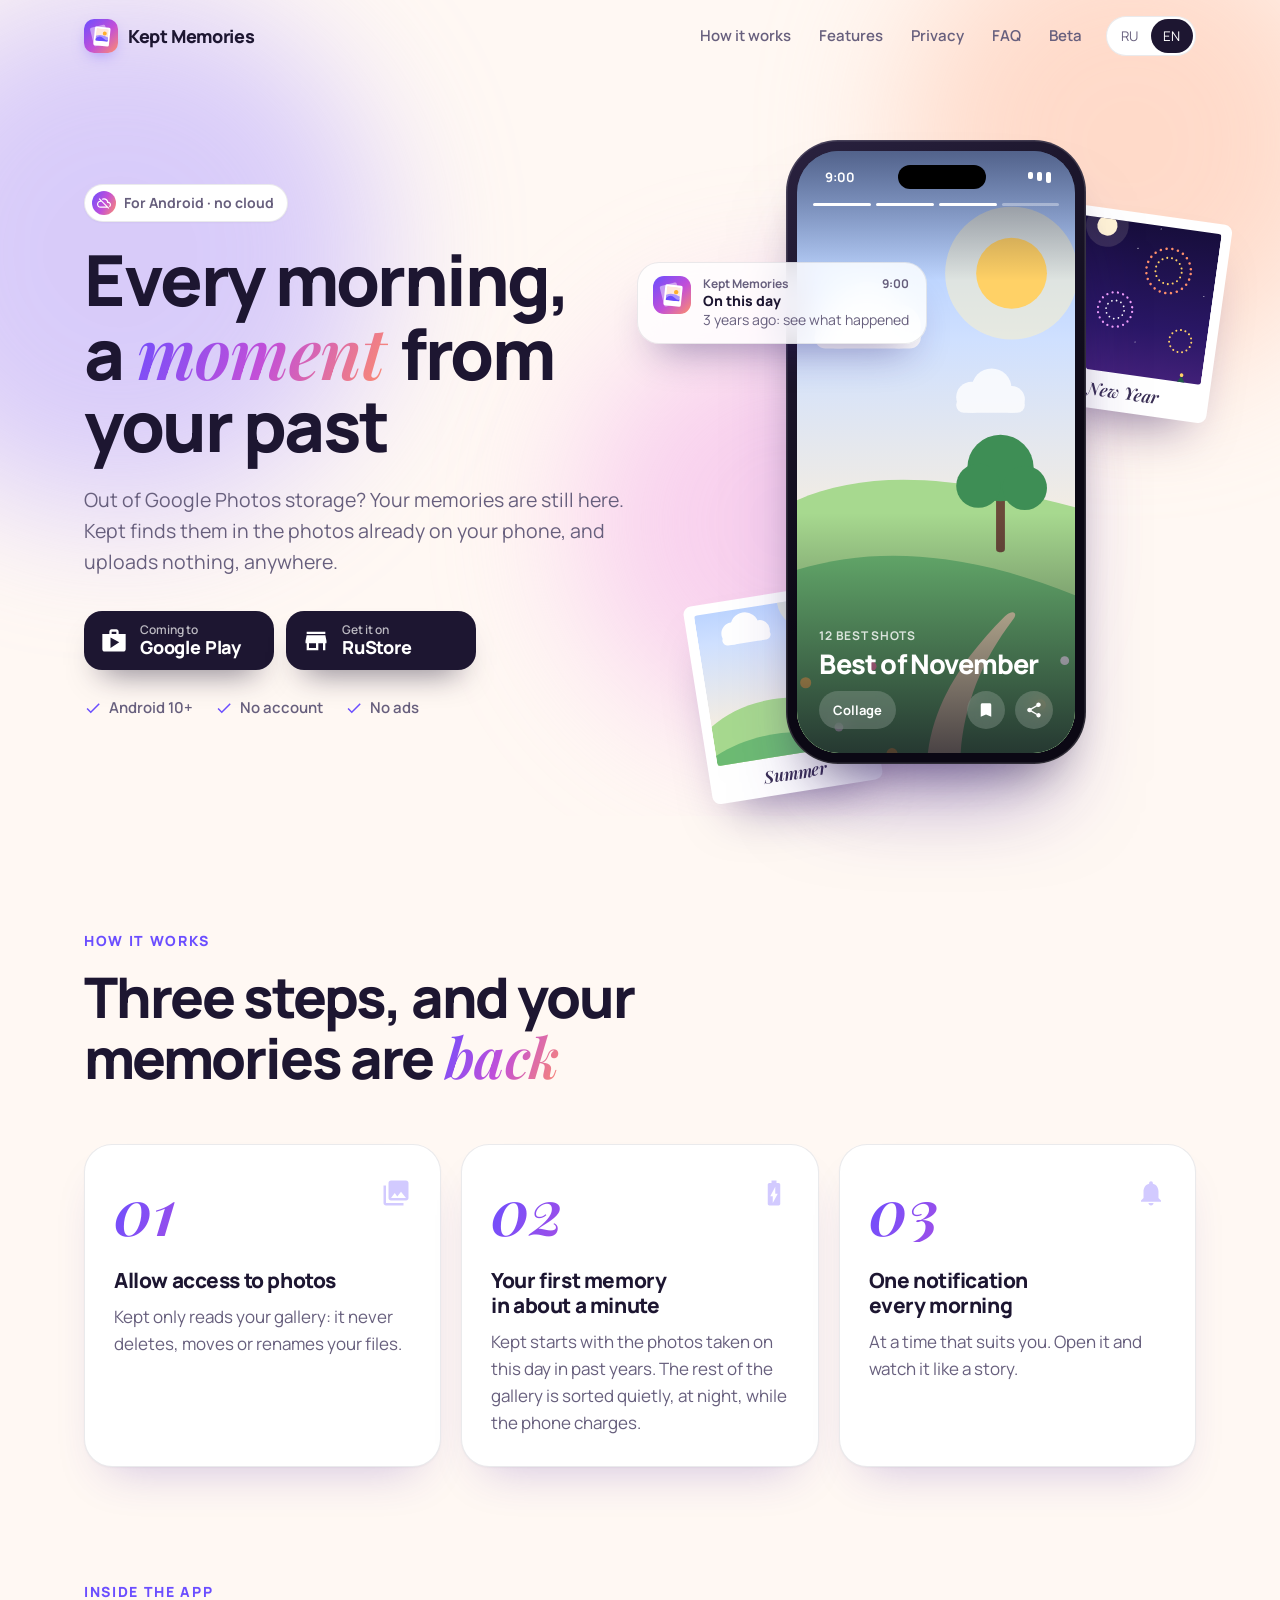
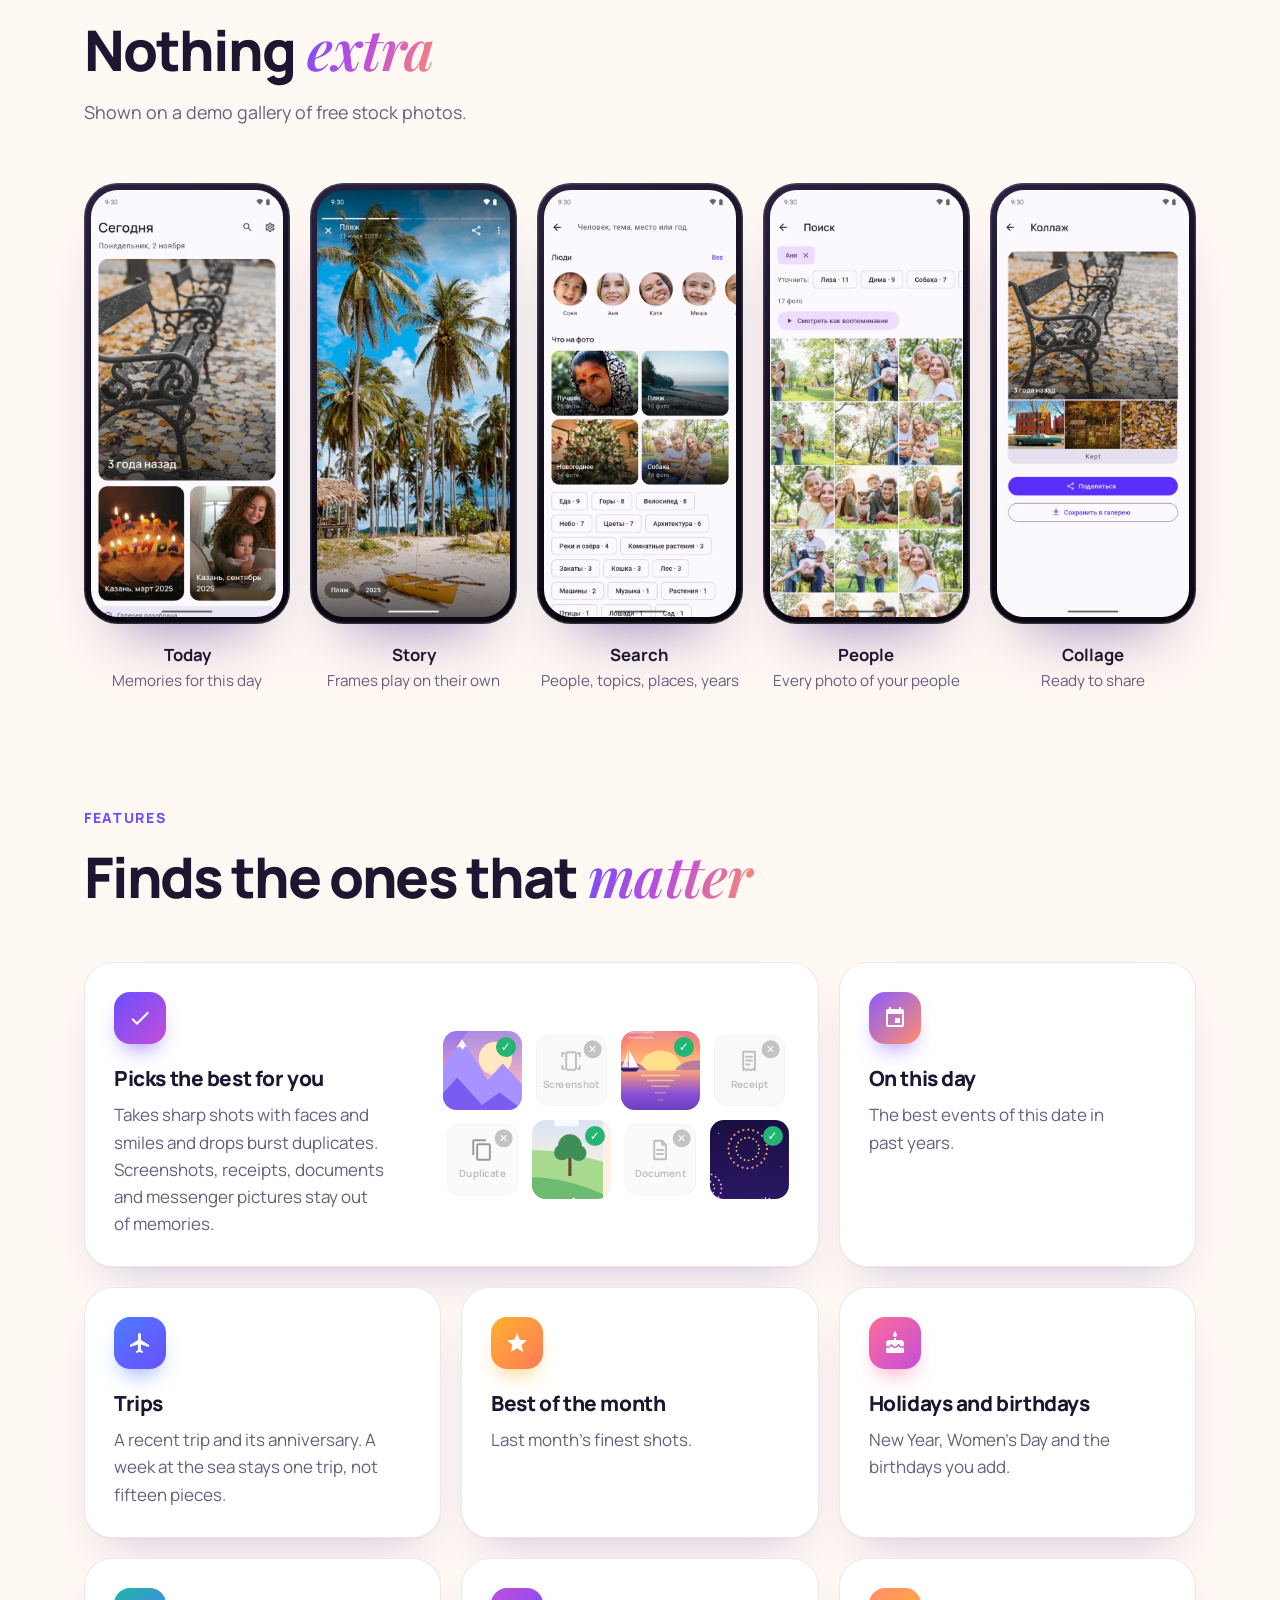
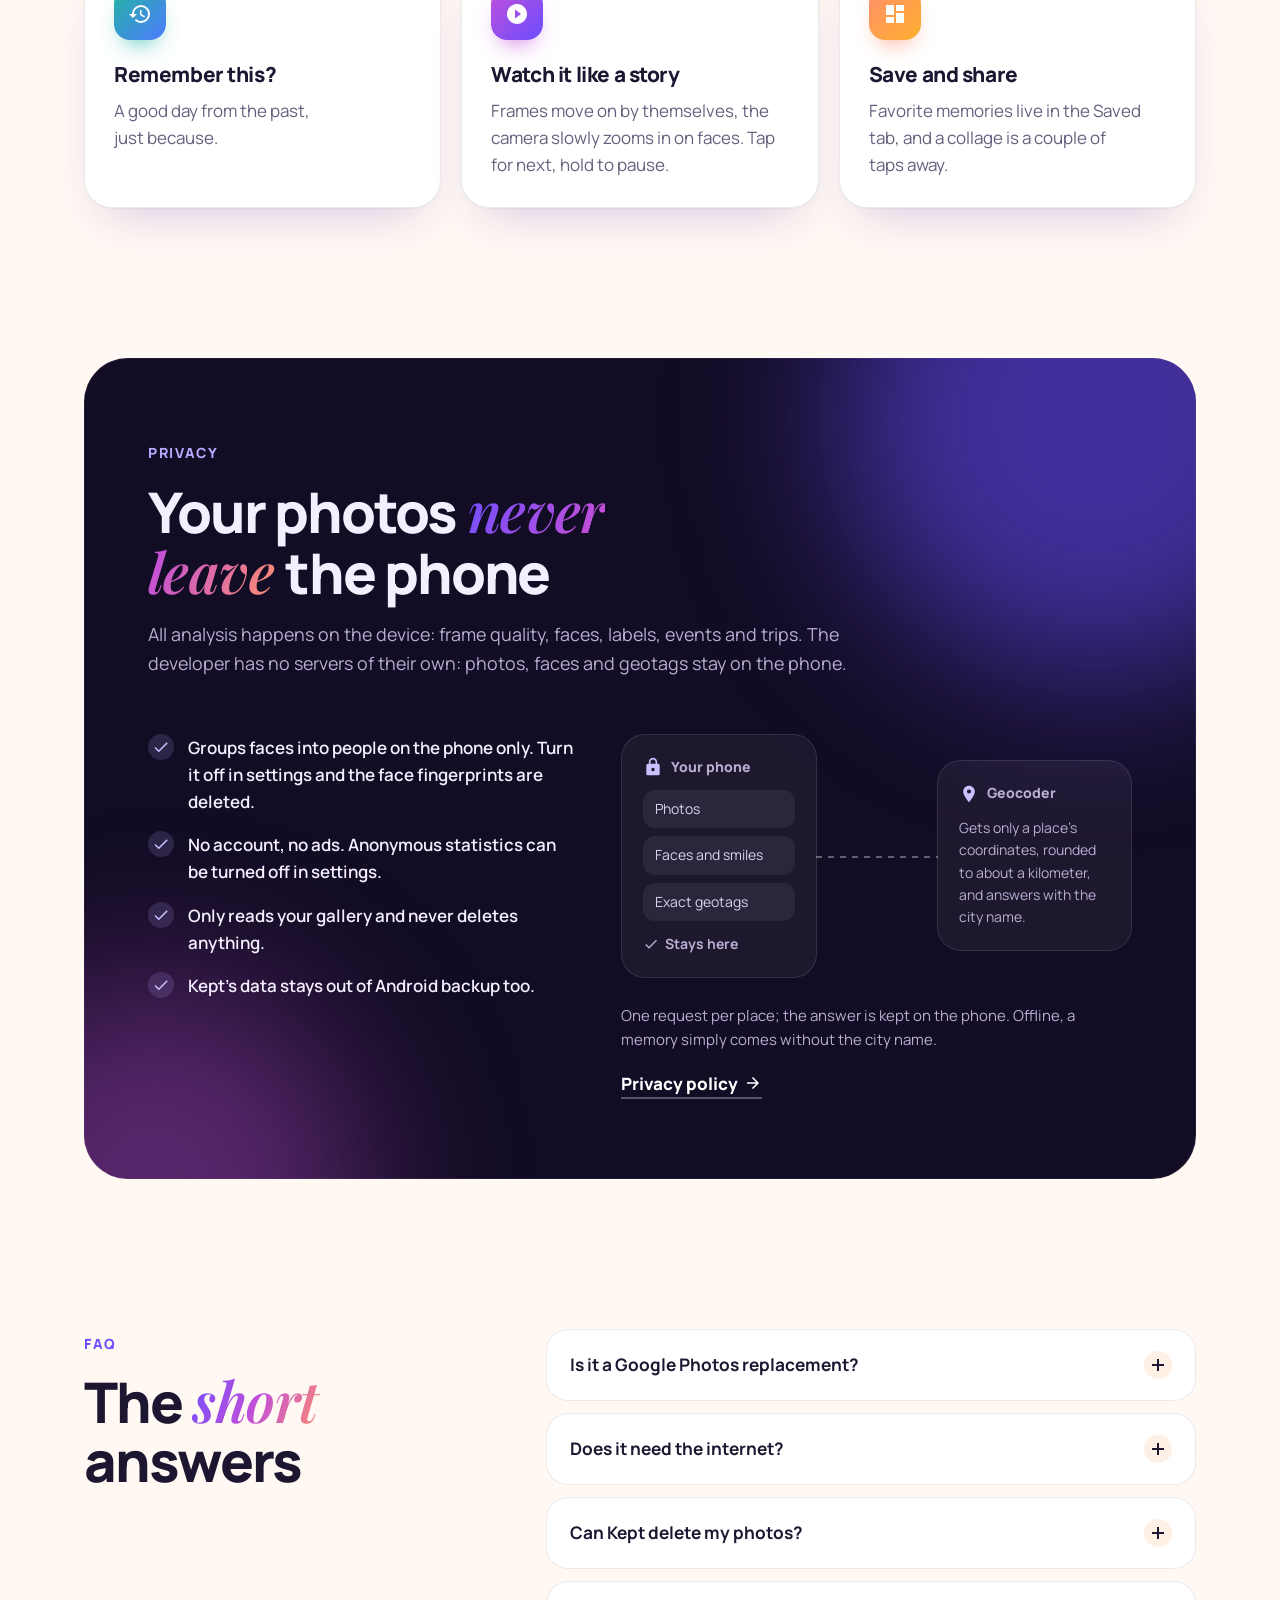
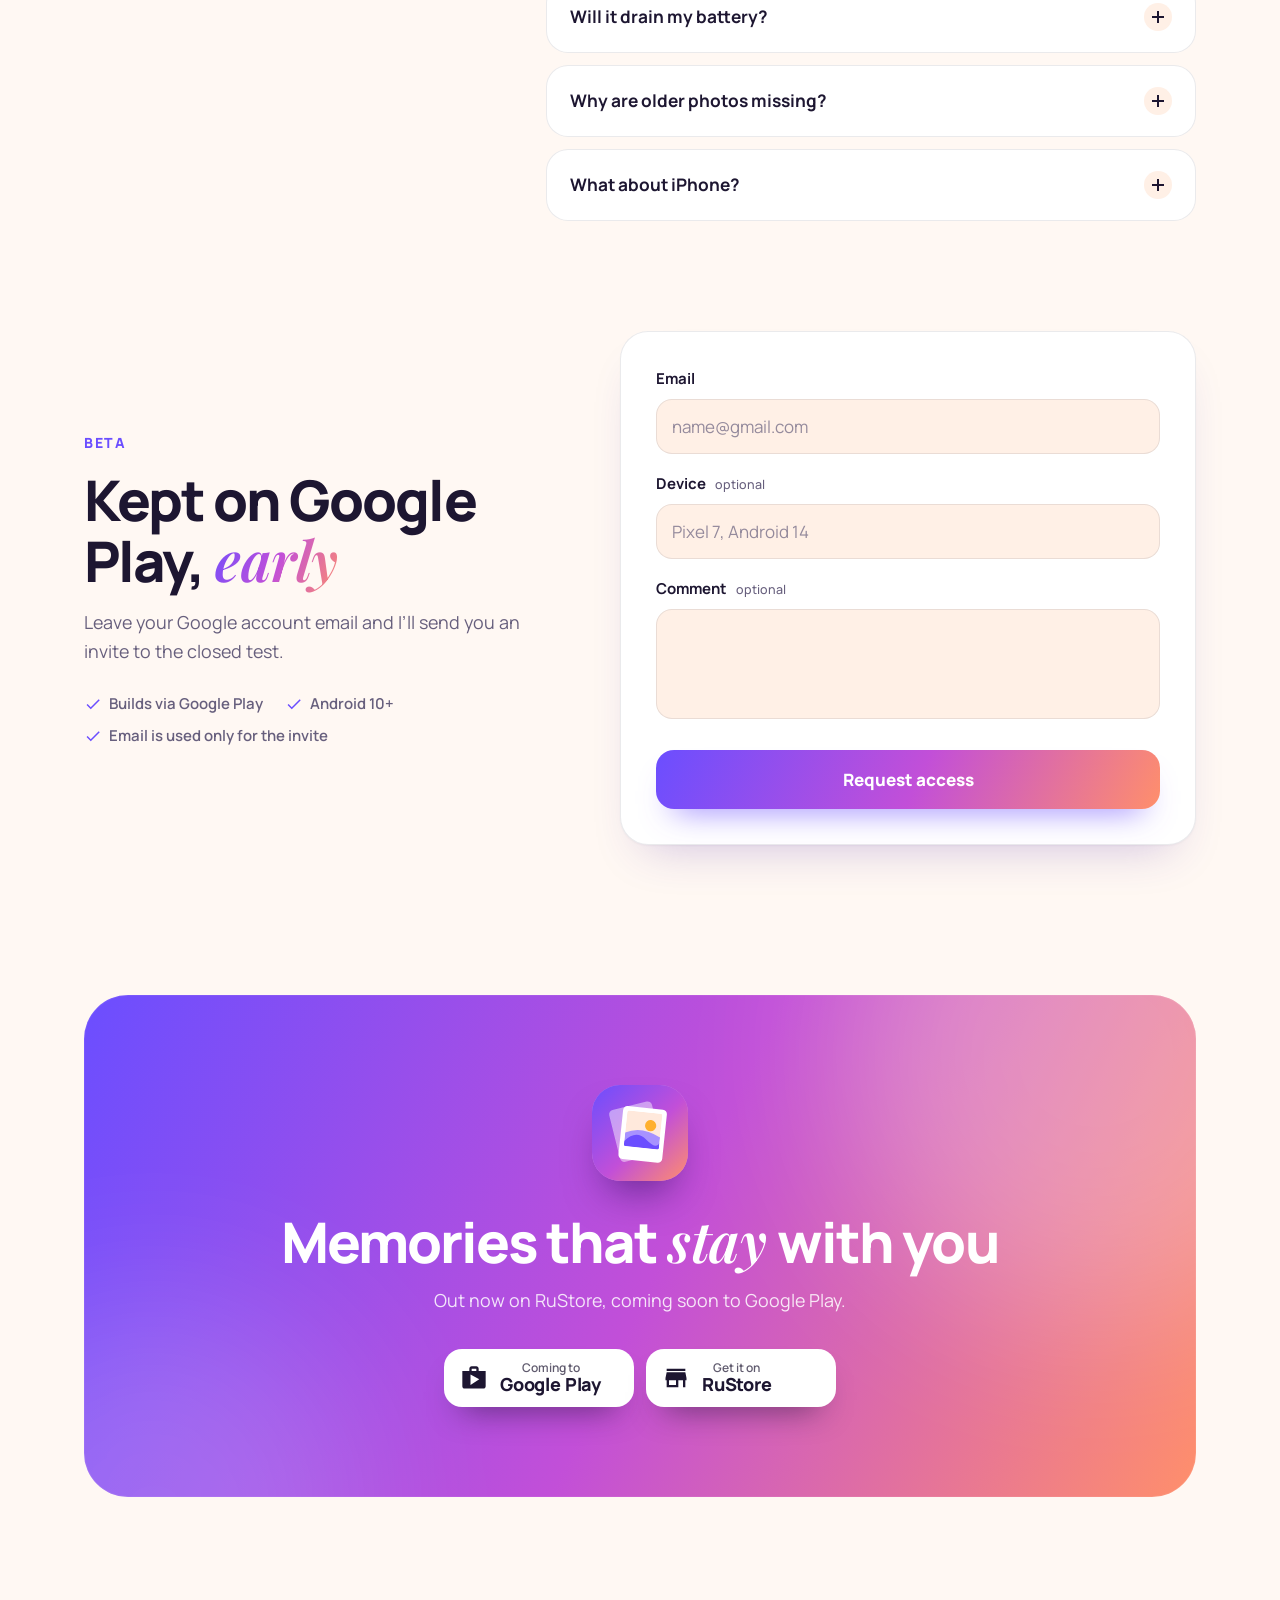
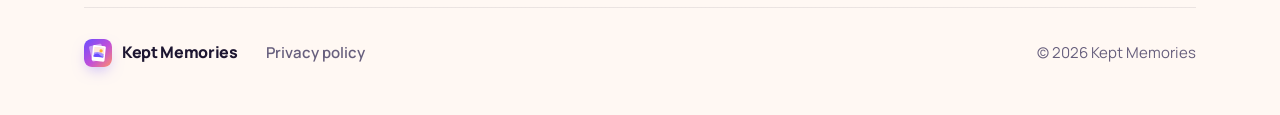
==== commit f5036044: "Лендинг: приложение вышло в RuStore — живая ссылка на стор" ====
--- a/index.html
+++ b/index.html
@@ -179,12 +179,12 @@
           <span lang="ru">Закончилось место в Google Фото? Воспоминания никуда не делись. Kept находит их в фото, которые уже лежат на телефоне,&nbsp;— и ничего никуда не загружает.</span>
           <span lang="en">Out of Google Photos storage? Your memories are still here. Kept finds them in the photos already on your phone, and uploads nothing, anywhere.</span>
         </p>
-        <!-- Not in the stores yet: swap in the real store links after publishing. -->
+        <!-- Google Play: swap in the real link after publishing. -->
         <div class="stores">
           <a class="store" aria-disabled="true"><svg class="ic"><use href="#i-shop"/></svg>
             <span><small><span lang="ru">Скоро в</span><span lang="en">Coming to</span></small><b>Google Play</b></span></a>
-          <a class="store" aria-disabled="true"><svg class="ic"><use href="#i-store"/></svg>
-            <span><small><span lang="ru">Скоро в</span><span lang="en">Coming to</span></small><b>RuStore</b></span></a>
+          <a class="store" href="https://www.rustore.ru/catalog/app/ru.nightwelf.kept"><svg class="ic"><use href="#i-store"/></svg>
+            <span><small><span lang="ru">Скачать в</span><span lang="en">Get it on</span></small><b>RuStore</b></span></a>
         </div>
         <ul class="facts">
           <li><svg class="ic"><use href="#i-check"/></svg>Android 10+</li>
@@ -460,7 +460,7 @@
     <div class="wrap beta">
       <div class="head reveal">
         <span class="kicker"><span lang="ru">Тестирование</span><span lang="en">Beta</span></span>
-        <h2><span lang="ru">Попробуй Kept <em>до релиза</em></span><span lang="en">Try Kept <em>before release</em></span></h2>
+        <h2><span lang="ru">Kept в Google Play&nbsp;— <em>раньше всех</em></span><span lang="en">Kept on Google Play, <em>early</em></span></h2>
         <p><span lang="ru">Оставь почту Google-аккаунта&nbsp;— пришлю приглашение в&nbsp;закрытый тест.</span><span lang="en">Leave your Google account email and I’ll send you an invite to the closed test.</span></p>
         <ul class="facts">
           <li><svg class="ic"><use href="#i-check"/></svg><span lang="ru">Сборки через Google Play</span><span lang="en">Builds via Google Play</span></li>
@@ -486,12 +486,12 @@
       <div class="island reveal">
         <img src="assets/favicon.svg" alt="" width="96" height="96">
         <h2><span lang="ru">Воспоминания, которые <em>остаются</em> с тобой</span><span lang="en">Memories that <em>stay</em> with you</span></h2>
-        <p><span lang="ru">Скоро в Google Play и RuStore.</span><span lang="en">Coming soon to Google Play and RuStore.</span></p>
+        <p><span lang="ru">Уже в RuStore, скоро в Google Play.</span><span lang="en">Out now on RuStore, coming soon to Google Play.</span></p>
         <div class="stores">
           <a class="store" aria-disabled="true"><svg class="ic"><use href="#i-shop"/></svg>
             <span><small><span lang="ru">Скоро в</span><span lang="en">Coming to</span></small><b>Google Play</b></span></a>
-          <a class="store" aria-disabled="true"><svg class="ic"><use href="#i-store"/></svg>
-            <span><small><span lang="ru">Скоро в</span><span lang="en">Coming to</span></small><b>RuStore</b></span></a>
+          <a class="store" href="https://www.rustore.ru/catalog/app/ru.nightwelf.kept"><svg class="ic"><use href="#i-store"/></svg>
+            <span><small><span lang="ru">Скачать в</span><span lang="en">Get it on</span></small><b>RuStore</b></span></a>
         </div>
       </div>
     </div>
